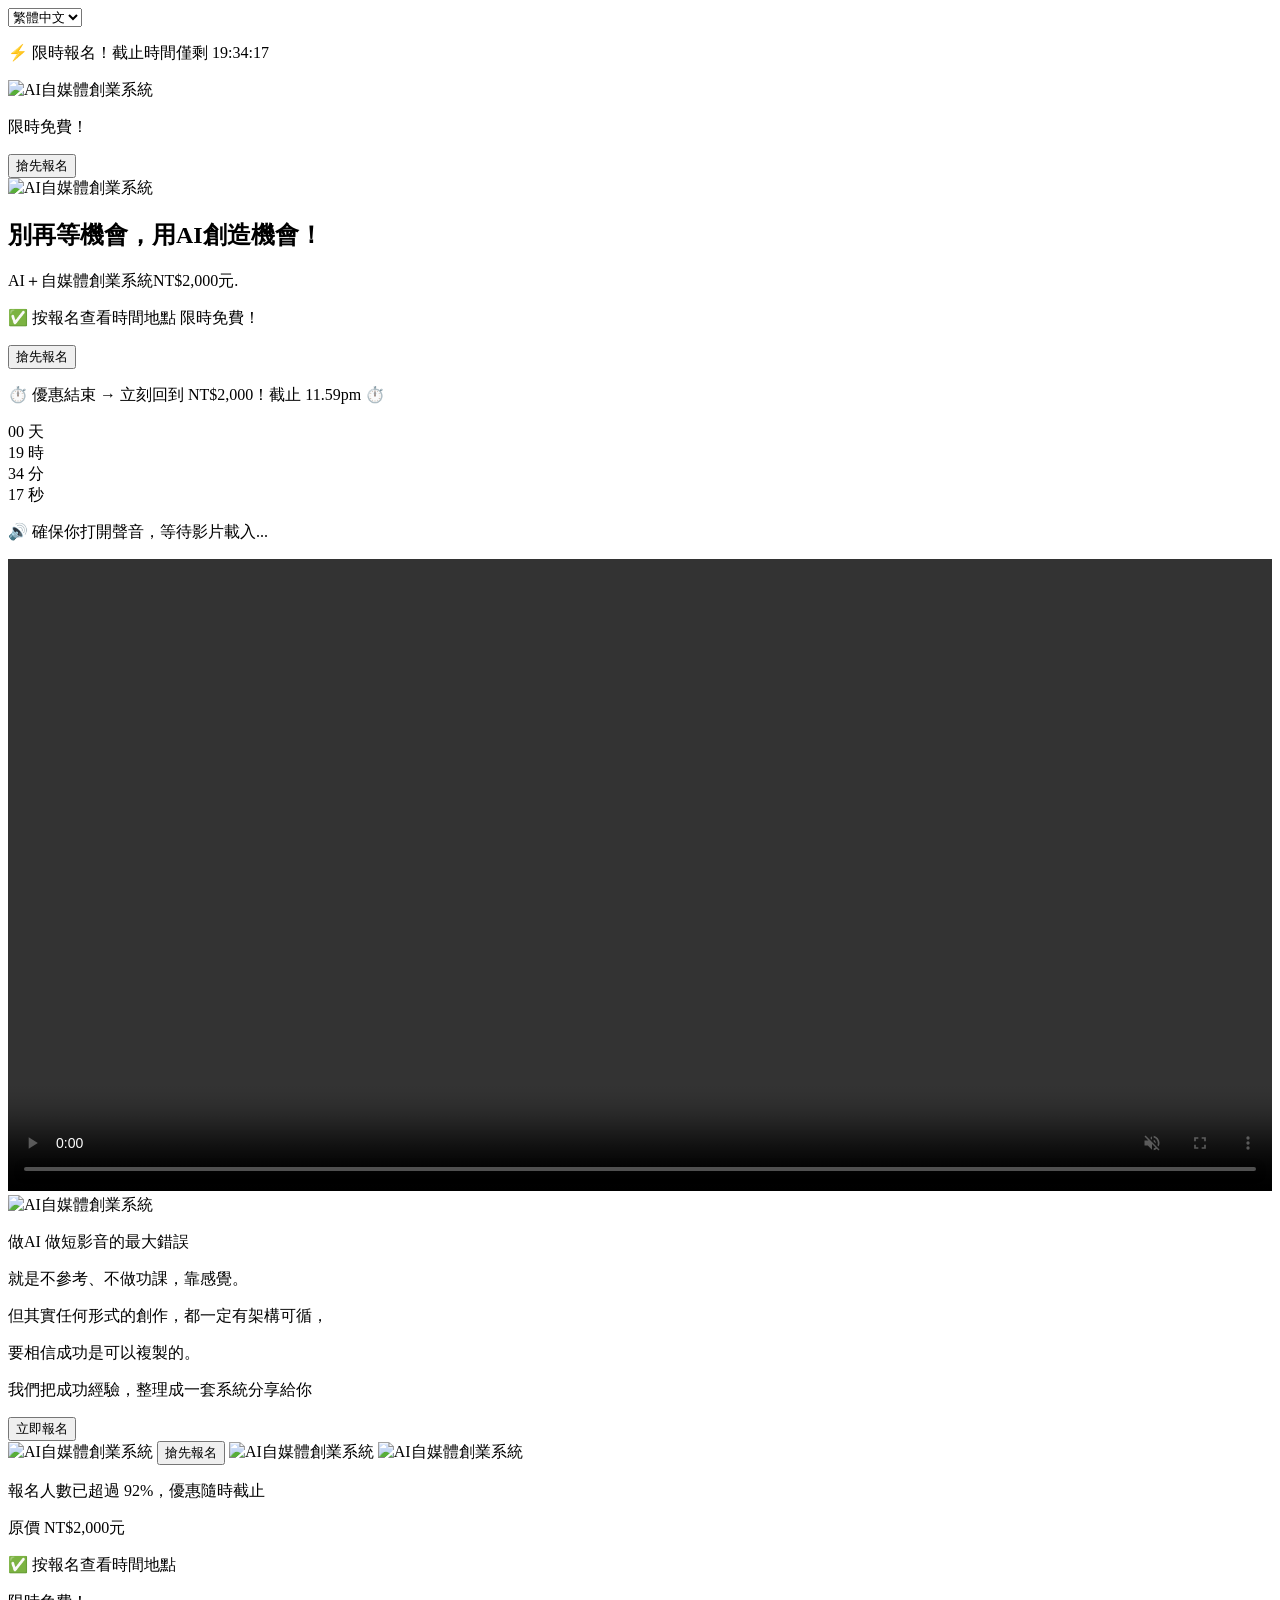
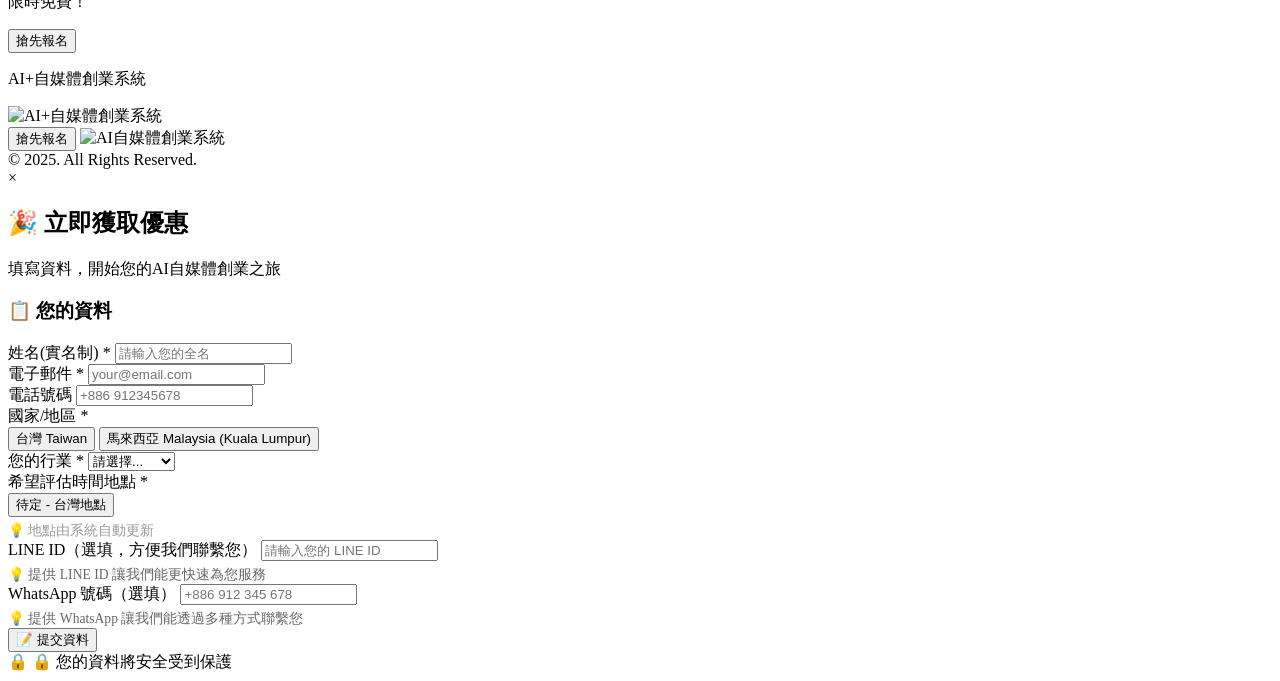
==== index.html @ 66535f76 "Point social share URLs at the Netlify site and add Netlify packaging. Co-authored-by: Cursor <curso" ====
<!DOCTYPE html>
<html lang="zh-TW">
<head>
    <meta charset="UTF-8">
    <meta name="viewport" content="width=device-width, initial-scale=1.0">
    <title>AI+自媒體創業系統 - 打造個人賺錢機器</title>
    
    <!-- Open Graph / 社交媒體分享預覽 - LINE專用優化 -->
    <meta property="og:type" content="website">
    <meta property="og:title" content="AI+自媒體創業系統 - 打造個人賺錢機器">
    <meta property="og:description" content="限時優惠！AI+自媒體創業系統，前100名無需付費，原價NT$2000元，現在報名免費！">
    <meta property="og:url" content="https://lambent-pothos-ddb830.netlify.app/">
    <meta property="og:image" content="https://lambent-pothos-ddb830.netlify.app/data/top.png?v=20260818">
    <meta property="og:image:secure_url" content="https://lambent-pothos-ddb830.netlify.app/data/top.png?v=20260818">
    <meta property="og:image:type" content="image/png">
    <meta property="og:image:width" content="1200">
    <meta property="og:image:height" content="630">
    <meta property="og:image:alt" content="AI+自媒體創業系統">
    
    <!-- LINE專用優化 -->
    <meta name="line:card" content="summary_large_image">
    <meta name="line:title" content="AI+自媒體創業系統 - 打造個人賺錢機器">
    <meta name="line:description" content="限時優惠！AI+自媒體創業系統，前100名無需付費，原價NT$2000元，現在報名免費！">
    <meta name="line:image" content="https://lambent-pothos-ddb830.netlify.app/data/top.png?v=20260818">
    
    <!-- Twitter Card -->
    <meta name="twitter:card" content="summary_large_image">
    <meta name="twitter:title" content="AI+自媒體創業系統 - 打造個人賺錢機器">
    <meta name="twitter:description" content="限時優惠！AI+自媒體創業系統，前100名無需付費，原價NT$2000元，現在報名免費！">
    <meta name="twitter:image" content="https://lambent-pothos-ddb830.netlify.app/data/top.png?v=20260818">
    
    <!-- Canonical URL -->
    <link rel="canonical" href="https://lambent-pothos-ddb830.netlify.app/">
    
    <!-- Additional meta tags for better social media recognition -->
    <meta name="description" content="限時優惠！AI+自媒體創業系統，前100名無需付費，原價NT$2000元，現在報名免費！">
    <meta name="keywords" content="AI,自媒體,創業,賺錢,線上課程,限時優惠">
    
    <link rel="stylesheet" href="styles.css">
    
    <!-- 预加载关键资源 -->
    <link rel="preload" href="styles.css" as="style">
    <link rel="preload" href="translations.js" as="script">
    <link rel="preload" href="script.js" as="script">
    
    <!-- DNS 预解析 -->
    <link rel="dns-prefetch" href="https://script.google.com">
    <link rel="dns-prefetch" href="https://cdn.sheetjs.com">
    
    <!-- SheetJS 用於生成 Excel -->
    <script src="https://cdn.sheetjs.com/xlsx-0.20.1/package/dist/xlsx.full.min.js" defer></script>
</head>
<body>
    <!-- 页面加载进度条 -->
    <div id="loading-bar"></div>
    
    <!-- 語言切換器 -->
    <div class="language-switcher">
        <select id="language-select" onchange="setLanguage(this.value)">
            <option value="zh-TW">繁體中文</option>
            <option value="zh-CN">简体中文</option>
            <option value="en">English</option>
        </select>
    </div>

    <!-- 顶部优惠倒计时横幅 -->
    <div class="top-banner">
        <div class="container">
            <p><span data-i18n="countdown-banner-text">⚡ 限時報名！截止時間僅剩</span> <span id="countdown-banner">15:00:00</span></p>
        </div>
    </div>

    

    <!-- 顶部主视觉图 -->
    <div class="hero-image-section">
        <div class="hero-image-wrapper">
            <div class="hero-image-frame">
                <img src="data/top.png" alt="AI自媒體創業系統" class="hero-top-image" loading="lazy" width="1200" height="630">
                <div class="hero-top-cta-group">
                    <p class="current-price hero-top-price"><span class="highlight" data-i18n="highlight">限時免費</span>！</p>
                    <button class="cta-button pulse hero-top-cta" data-i18n="cta-button">搶先報名</button>
                </div>
            </div>
        </div>
    </div>

    <div class="hero-image-section">
        <div class="hero-image-wrapper">
            <img src="data/top2.jpg" alt="AI自媒體創業系統" class="hero-top-image" loading="lazy" width="1200" height="630">
        </div>
    </div>
    <!-- 短影音重點內容 
    <section class="short-video-note">
        <div class="container">
            <div class="note-layout">
                <div class="note-content">
                    <h2>短影音有兩件事情不要做</h2>
                    <div class="note-item">
                        <p class="note-title">第一.「不要拼質量」</p>
                        <p>一樣是超市話題，全聯最高觀看是 100 多萬；CitySuper 最高就是 5 萬。</p>
                        <p>有些話題，天生是有流量上限的。你再怎麼努力，都很難打破這個上限。</p>
                    </div>
                    <div class="note-item">
                        <p class="note-title">第二.「不要講乾貨」</p>
                        <p>短影音的本質是娛樂場。大家什麼時候滑手機？枕上、廁上、馬上，全是想放鬆的時候。</p>
                        <p>手機就像一個夜市，觀眾就是逛夜市的人。</p>
                        <p>你在影片上面講乾貨、講專業，就像在夜市裡面賣高級法國料理一樣，沒流量不用怪別人。</p>
                        <p>不是你的東西不好，是場景不對。你的專業，永遠只能吸引同行。</p>
                        <p>我就問你，你辛苦拍片，是為了增加客戶，還是吸引同行？</p>
                    </div>
                    <div class="note-cta">
                        <p class="note-title">歡迎來聽我的 2 小時「AI自媒體創業系統」體驗課</p>
                        <p>在體驗課，我還會分享：</p>
                        <p class="note-bullet">- 真實分析我的成功案例，讓你了解網路陌生開發操盤邏輯。</p>
                    </div>
                    <div class="note-action">
                        <button class="cta-button note-action-btn" onclick="openModal()">立即報名</button>
                    </div>
                </div>
            </div>
        </div>
    </section>

    <!-- Hero Section -->
    <section class="hero-section">
        <div class="container">
            <!--<div class="media-logos">
                <p>Windows | macOS | Android | iOS / iPadOS| Virtual | AWS | IBM | Google | Microsoft | Apple | Amazon | Facebook | Twitter | Instagram | LinkedIn | YouTube | TikTok | </p>
            </div>-->
            
            <h1 class="main-headline" data-i18n="main-headline">
                別再等機會，用AI創造機會！
            </h1>
            
            <div class="offer-box">
                
                <div class="pricing">
                    <p class="original-price"><span data-i18n="original-price">AI＋自媒體創業系統</span><span class="strikethrough">NT$2,000元.</span></p>
                    <p class="current-price"><span data-i18n="current-price">✅ 立即了解</span> <span class="highlight" data-i18n="highlight">限時免費</span>！</p>
                </div>
                
                <button class="cta-button pulse" data-i18n="cta-button">搶先報名</button>
                
                <p class="urgency-text" data-i18n="urgency-text">⏱️ 優惠結束 → 立刻回到 NT$2,000！截止 11.59pm ⏱️</p>
            </div>

            <!-- 倒计时器 -->
            <div class="countdown-timer">
                <div class="timer-item">
                    <span class="timer-value" id="days">00</span>
                    <span class="timer-label" data-i18n="timer-days">天</span>
                </div>
                <div class="timer-item">
                    <span class="timer-value" id="hours">00</span>
                    <span class="timer-label" data-i18n="timer-hours">時</span>
                </div>
                <div class="timer-item">
                    <span class="timer-value" id="minutes">00</span>
                    <span class="timer-label" data-i18n="timer-minutes">分</span>
                </div>
                <div class="timer-item">
                    <span class="timer-value" id="seconds">00</span>
                    <span class="timer-label" data-i18n="timer-seconds">秒</span>
                </div>
            </div>
        </div>
    </section>

    <!-- 视频演示区 -->
    <section class="video-section">
        <div class="container">
            <p class="video-instruction" data-i18n="video-instruction">🔊 確保你打開聲音，等待影片載入...</p>
            <div class="video-wrapper">
                <video id="mainVideo" width="100%" height="100%" controls controlsList="nodownload" autoplay muted loop playsinline style="border: none;">
                    <source src="data/IG6.mp4" type="video/mp4">
                    您的瀏覽器不支援影片播放。
                </video>
            </div>
            <img src="data/top3.jpg" alt="AI自媒體創業系統" class="video-below-image" loading="lazy" width="1200" height="630">
        </div>
    </section>

    <section class="short-video-note">
        <div class="container">
            <div class="note-layout">
                <div class="note-content">
                    <div class="note-item">
                        <p class="note-title">做AI 做短影音的最大錯誤</p>
                        <p>就是不參考、不做功課，靠感覺。</p>
                        <p>但其實任何形式的創作，都一定有架構可循，</p>
                        <p>要相信成功是可以複製的。</p> 
                        <p>我們把成功經驗，整理成一套系統分享給你 </p>
                    </div>
                    <div class="note-action">
                        <button class="cta-button note-action-btn" onclick="openModal()">立即報名</button>
                    </div>
                </div>
            </div>
        </div>
    </section>
   

    <!-- 目标受众区 
    <section class="target-audience">
        <div class="container">
            <h2 class="section-title" data-i18n="target-audience-title">誰適合與需要？</h2>
            <div class="audience-grid">
                <div class="audience-card">
                    <h3 data-i18n="audience-1-title">做預約服務的你</h3>
                    <p data-i18n="audience-1-subtitle">顧問 / 諮詢師 / 美容 / 教育 / 交易導師</p>
                    <p data-i18n="audience-1-text">
                        🌍 在這個AI時代，你不需要等待別人給你機會。
                        現在，人人都能用AI打造個人品牌、開啟第二收入，
                        即使沒有技術、沒有團隊，也能靠AI+自媒體創造被動收入！</p>
                </div>
                <div class="audience-card">
                    <h3 data-i18n="audience-2-title">做招商加盟的你</h3>
                    <p data-i18n="audience-2-subtitle">保險團隊 / 微商 / 餐飲招商</p>
                    <p data-i18n="audience-2-text">🌍 我們幫助你建立一套完整的「AI × 自媒體創業系統」——
                        從AI工具應用、內容行銷、品牌打造，到獲利變現，
                        一步步帶你從0開始，找到你的人生新方向。</p>
                </div>
                <div class="audience-card">
                    <h3 data-i18n="audience-3-title">每天上班打卡的你</h3>
                       <p data-i18n="audience-3-subtitle">行政 / 會計 / 助理 / 客服 / 行銷 / 內勤業務 / 社群小編</p>
                    <p data-i18n="audience-3-text">🌍 無論你是媽媽、上班族、自由工作者、或剛起步的創業者，
                        只要你願意學習、願意改變，
                        這套系統就能讓你用AI放大你的能力，
                        讓世界看見你、聽見你、並願意為你的價值付費。</p>
                </div>
                <div class="audience-card">
                    <h3 data-i18n="audience-4-title">做網路新媒體的你</h3>
                    <p data-i18n="audience-4-subtitle">自由業者 / 網路服務 / 個人教練 / 課程銷售 / 網紅 / 自媒體</p>
                    <p data-i18n="audience-4-text">🌍 你不是沒能力，只是缺少一個能讓努力變現的系統，
                        才華一直都在，只需要一個方法，讓它變成收入。
                        你不是沒機會，只是還沒用對工具與方向。</p>
                </div>
            </div>
        </div>
    </section>

    <section class="short-video-note">
        <div class="container">
            <div class="note-layout">
                <div class="note-content">
                    <div class="note-item">
                        <p class="note-title">上變現課的同學，主要有</p>
                        <p>1. 中小企業主：電商、傳產、餐飲</p>
                        <p>2. 個人工作者：講師、專家、美業、身心靈</p>
                        <p>3. 業務人員：保險、理專、房仲、汽車、直銷</p> 
                        <p>共通點是都需要流量，才有業績。</p>
                        <p>以前找新客，可以下廣告；但廣告是競價機制，只會越來越貴，有發現嗎？</p>
                        <p>所以你一定要來AI自媒體創業系統。</p>
                        <p>穩定高收入的實際操盤分享，等你來學。</p>
                    </div>
                    <div class="note-action">
                        <button class="cta-button note-action-btn" onclick="openModal()">立即報名</button>
                    </div>
                </div>
            </div>
        </div>
    </section>
-->
    <img src="data/top4.jpg" alt="AI自媒體創業系統" class="video-below-image" loading="lazy" width="1200" height="630">
    <button class="top5-cta" onclick="openModal()" aria-label="搶先報名">搶先報名</button>
    <img src="data/top6.png" alt="AI自媒體創業系統" class="video-below-image" loading="lazy" width="1200" height="630">
    <img src="data/top7.jpg" alt="AI自媒體創業系統" class="video-below-image" loading="lazy" width="1200" height="630">
    
    
    

    <!-- 系统演示案例 
    <section class="demo-cases">
        <div class="container">
            <div class="cases-grid">
                <div class="case-card">
                    <img src="data/1.png" alt="諮詢師案例" style="width: 100%; border-radius: 8px; margin-bottom: 15px;" loading="lazy">
                    <h3>諮詢師</h3>
                    <p>發了2篇內容就有人預約諮詢課程</p>
                </div>
                <div class="case-card">
                    <img src="data/2.png" alt="保險&招商案例" style="width: 100%; border-radius: 8px; margin-bottom: 15px;" loading="lazy">
                    <h3>保險&招商</h3>
                    <p>說明會前一天滿席，不再靠廣告</p>
                </div>
                <div class="case-card">
                    <img src="data/3.png" alt="自由工作者案例" style="width: 100%; border-radius: 8px; margin-bottom: 15px;" loading="lazy">
                    <h3>自由工作者</h3>
                    <p>剛睡醒，手機跳出客戶詢問：有人要服務</p>
                </div>
                <div class="case-card">
                    <img src="data/4.png" alt="教育顧問案例" style="width: 100%; border-radius: 8px; margin-bottom: 15px;" loading="lazy">
                    <h3>教育顧問</h3>
                    <p>使用一周後，十幾個家長帶孩子來上體驗課</p>
                </div>
            </div>
        </div>
    </section>
    -->
    <!-- CTA中间区 -->
    <section class="mid-cta">
        <div class="container">
            <p class="urgency-badge" data-i18n="urgency-badge">報名人數已超過 92%，優惠隨時截止</p>
            <div class="pricing">
                <p class="original-price"> <span class="strikethrough" data-i18n="mid-cta-original">原價 NT$2,000元</span></p>
                <p class="current-price" data-i18n="current-price">✅ 按報名查看時間地點</p>
                <p class="current-price"><span class="highlight" data-i18n="highlight">限時免費</span>！</p>
            </div>
            <button class="cta-button pulse" data-i18n="cta-button">搶先報名</button>
            <p class="package-info" data-i18n="package-info">AI+自媒體創業系統</p>
        </div>
    </section>

   

    <section class="hero-image-section">
        <div class="hero-image-wrapper">
            <img src="data/AIMakeMoney.png" alt="AI+自媒體創業系統" class="hero-main-image" loading="lazy" width="1200" height="630">
        </div>
    </section>
    <button class="top5-cta" onclick="openModal()" aria-label="搶先報名">搶先報名</button>

    <!-- 包含内容 
    <section class="whats-included">
        <div class="container">
            <h2 class="section-title">你將獲得什麼？</h2>
            <div class="included-grid">
                <div class="included-item">
                    <div class="item-number">1</div>
                    <h3>MIGRITY會員專區（客服協助）</h3>
                    <p>隨時登入系統、邊學邊做，不會可以詢問</p>
                </div>
                <div class="included-item">
                    <div class="item-number">2</div>
                    <h3>26堂實戰教學課程</h3>
                    <p>一步步從0打造你的「自動引流 → 自動預約」系統</p>
                </div>
                <div class="included-item">
                    <div class="item-number">3</div>
                    <h3>12大行業內容爆款範本</h3>
                    <p>一鍵生成吸引客戶上門的內容</p>
                </div>
                <div class="included-item">
                    <div class="item-number">4</div>
                    <h3>自動轉化系統：自動預約 & 報名</h3>
                    <p>無需寫程式碼，即可建立自動諮詢預約/招商報名系統</p>
                </div>
                <div class="included-item">
                    <div class="item-number">5</div>
                    <h3>Live課《一人公司賺錢機器》</h3>
                    <p>學會將流量變收入，打造真正「引流 + 成交」商業閉環</p>
                </div>
            </div>
        </div>
    </section>
--> 
    <!-- 订单摘要/定价 
    <section class="order-summary">
        <div class="container">
            <div class="order-box">
                <h2>訂單摘要</h2>
                <h3>AI自動引客系統+課程</h3>
                <p class="subtitle">直接給你範本 + 搭好系統</p>
                
                <div class="price-breakdown">
                    <div class="price-row">
                        <span>系統優惠即將結束，回到原價！</span>
                    </div>
                    <div class="price-display">
                        <span class="old-price">NT$6,927</span>
                        <span class="discount">-75%</span>
                        <span class="new-price">NT$1,727</span>
                    </div>
                    <div class="guarantee">
                        <p>✅ 7天學不會退包</p>
                    </div>
                </div>

                <div class="whats-included-summary">
                    <h4>內容包含：</h4>
                    <ul>
                        <li>✓ MIGRITY學習會員專區</li>
                        <li>✓ 26堂實戰教學課程</li>
                        <li>✓ 12大行業內容爆款範本</li>
                        <li>✓ 自動轉化系統：自動預約 & 報名</li>
                        <li>✓ Live課：4小時《一人公司賺錢機器》</li>
                    </ul>
                </div>

                <button class="cta-button large pulse">立即開始</button>
            </div>
        </div>
    </section>
--> 
    <!-- FAQ区域 -->
    <img src="data/top8.jpg" alt="AI自媒體創業系統" class="video-below-image" loading="lazy" width="1200" height="630">
    

    <!-- Footer -->
    <footer class="footer">
        <div class="container">
            <p class="copyright" style="margin: 0;" data-i18n="copyright">© 2025. All Rights Reserved.</p>
        </div>
    </footer>

    <!-- 订单表单模态框 -->
    <div id="orderModal" class="modal">
        <div class="modal-content">
            <span class="close-modal">&times;</span>
            <div class="modal-header">
                <h2 data-i18n="modal-title">🎉 立即獲取優惠</h2>
                <p class="modal-subtitle" data-i18n="modal-subtitle">填寫資料，開始您的AI自媒體創業之旅</p>
            </div>
            
            <div class="order-form-wrapper">
                <!-- 左侧：订单摘要 -->
                <!--<div class="order-summary-sidebar">
                    <h3>訂單摘要</h3>
                    <div class="product-info">
                        <h4>AI自動引客系統+課程</h4>
                        <p>直接給你範本 + 搭好系統</p>
                    </div>
                    
                    <div class="price-info">
                        <div class="price-row">
                            <span>原價</span>
                            <span class="old-price-text">NT$6,927</span>
                        </div>
                        <div class="price-row discount-row">
                            <span>限時優惠 (-75%)</span>
                            <span class="discount-text">-NT$5,200</span>
                        </div>
                        <hr>
                        <div class="price-row total-row">
                            <span>今日特價</span>
                            <span class="new-price-text">NT$1,727</span>
                        </div>
                    </div>
                    
                    <div class="included-items">
                        <h4>✓ 內容包含：</h4>
                        <ul>
                            <li>MIGRITY學習會員專區</li>
                            <li>26堂實戰教學課程</li>
                            <li>12大行業內容爆款範本</li>
                            <li>自動轉化系統：自動預約 & 報名</li>
                            <li>Live課：4小時《一人公司賺錢機器》</li>
                        </ul>
                    </div>
                    
                    <div class="guarantee-badge">
                        <span class="badge-icon">✅</span>
                        <span>7天學不會退包</span>
                    </div>
                </div>-->
                
                <!-- 右侧：表单 -->
                <div class="order-form-main">
                    <form id="orderForm" class="order-form" method="POST">
                        
                        <div class="form-section">
                            <h3 data-i18n="form-section-title">📋 您的資料</h3>
                            
                            <div class="form-group">
                                <label for="fullName"><span data-i18n="form-name">姓名(實名制)</span> <span class="required">*</span></label>
                                <input type="text" id="fullName" name="姓名" required data-i18n="form-name-placeholder" placeholder="請輸入您的全名">
                            </div>
                            
                            <div class="form-row">
                                <div class="form-group">
                                    <label for="email"><span data-i18n="form-email">電子郵件</span> <span class="required">*</span></label>
                                    <input type="email" id="email" name="電子郵件" required data-i18n="form-email-placeholder" placeholder="your@email.com">
                                </div>
                                
                                <div class="form-group">
                                    <label for="phone"><span data-i18n="form-phone">電話號碼</span> <span class="required"></span></label>
                                    <input type="tel" id="phone" name="電話號碼" data-i18n="form-phone-placeholder" placeholder="+886 912345678">
                                </div>
                            </div>
                            
                            <div class="form-group">
                                <label id="country-label"><span data-i18n="form-country">國家/地區</span> <span class="required">*</span></label>
                                <input type="hidden" id="country" name="國家地區" value="台灣 Taiwan" data-code="TW" required>
                                <div class="option-cards option-cards--country" id="countryCards" role="radiogroup" aria-labelledby="country-label">
                                    <button type="button" class="option-card selected" data-value="TW" data-i18n="form-country-tw" aria-pressed="true">台灣 Taiwan</button>
                                    <button type="button" class="option-card" data-value="MY" data-i18n="form-country-my">馬來西亞 Malaysia (Kuala Lumpur)</button>
                                </div>
                            </div>
                            
                            <div class="form-group form-field-hidden" aria-hidden="true">
                                <label for="industry"><span data-i18n="form-industry">您的行業</span> <span class="required">*</span></label>
                                <select id="industry" name="行業">
                                    <option value="" data-i18n="form-industry-placeholder">請選擇...</option>
                                    <option value="spiritual" data-i18n="form-industry-spiritual">身心靈導師</option>
                                    <option value="beauty" data-i18n="form-industry-beauty">美容 / 美髮</option>
                                    <option value="education" data-i18n="form-industry-education">教育 / 培訓</option>
                                    <option value="insurance" data-i18n="form-industry-insurance">保險 / 金融</option>
                                    <option value="realestate" data-i18n="form-industry-realestate">房地產</option>
                                    <option value="consultant" data-i18n="form-industry-consultant">諮詢顧問</option>
                                    <option value="freelancer" data-i18n="form-industry-freelancer">自由工作者</option>
                                    <option value="coach" data-i18n="form-industry-coach">個人教練</option>
                                    <option value="ecommerce" data-i18n="form-industry-ecommerce">電商 / 微商</option>
                                    <option value="other" data-i18n="form-industry-other">其他</option>
                                </select>
                            </div>
                            
                            <div class="form-group">
                                <label id="region-label"><span data-i18n="form-region">希望評估時間地點</span> <span class="required">*</span></label>
                                <input type="hidden" id="region" name="評估地區" required>
                                <div class="option-cards option-cards--region" id="regionCards" role="radiogroup" aria-labelledby="region-label">
                                    <p class="option-cards-placeholder" data-i18n="form-region-loading">載入中...</p>
                                </div>
                                <small style="color: #999; font-size: 0.85rem; margin-top: 5px; display: block;" data-i18n="form-region-hint">
                                    💡 地點由系統自動更新
                                </small>
                            </div>
                            
                            <div class="form-group">
                                <label for="lineId" data-i18n="form-line">LINE ID（選填，方便我們聯繫您）</label>
                                <input type="text" id="lineId" name="LINE_ID" data-i18n="form-line-placeholder" placeholder="請輸入您的 LINE ID">
                                <small style="color: #666; font-size: 0.85rem; margin-top: 5px; display: block;" data-i18n="form-line-hint">💡 提供 LINE ID 讓我們能更快速為您服務</small>
                            </div>
                            
                            <div class="form-group form-field-hidden" aria-hidden="true">
                                <label for="whatsapp" data-i18n="form-whatsapp">WhatsApp 號碼（選填）</label>
                                <input type="tel" id="whatsapp" name="WhatsApp號碼" data-i18n="form-whatsapp-placeholder" placeholder="+886 912 345 678">
                                <small style="color: #666; font-size: 0.85rem; margin-top: 5px; display: block;" data-i18n="form-whatsapp-hint">💡 提供 WhatsApp 讓我們能透過多種方式聯繫您</small>
                            </div>
                        </div>
                        <!--
                        <div class="form-section">
                            <label class="checkbox-label">
                                <input type="checkbox" id="termsCheckbox" name="terms" required>
                                <span>我同意 <a href="#" target="_blank">服務條款</a> 和 <a href="#" target="_blank">隱私政策</a></span>
                            </label>
                            
                        </div> -->
                        
                        <!-- 提交按鈕 -->
                        <div class="form-buttons">
                            <button type="submit" id="submitBtn" class="submit-info-btn">
                                <span data-i18n="form-submit">📝 提交資料</span>
                            </button>
                        </div>
                        
                        <div class="secure-notice">
                            <span>🔒</span>
                            <span data-i18n="form-secure">您的資料將安全受到保護</span>
                        </div>
                        <!--
                        <div class="view-data-link">
                            <a href="records.html" target="_blank">📊 查看已儲存的資料</a>
                        </div> -->
                    </form>
                </div>
            </div>
        </div>
    </div>

    <script src="translations.js?v=2024112202" defer></script>
    <script src="script.js?v=20260818" defer></script>
</body>
</html>
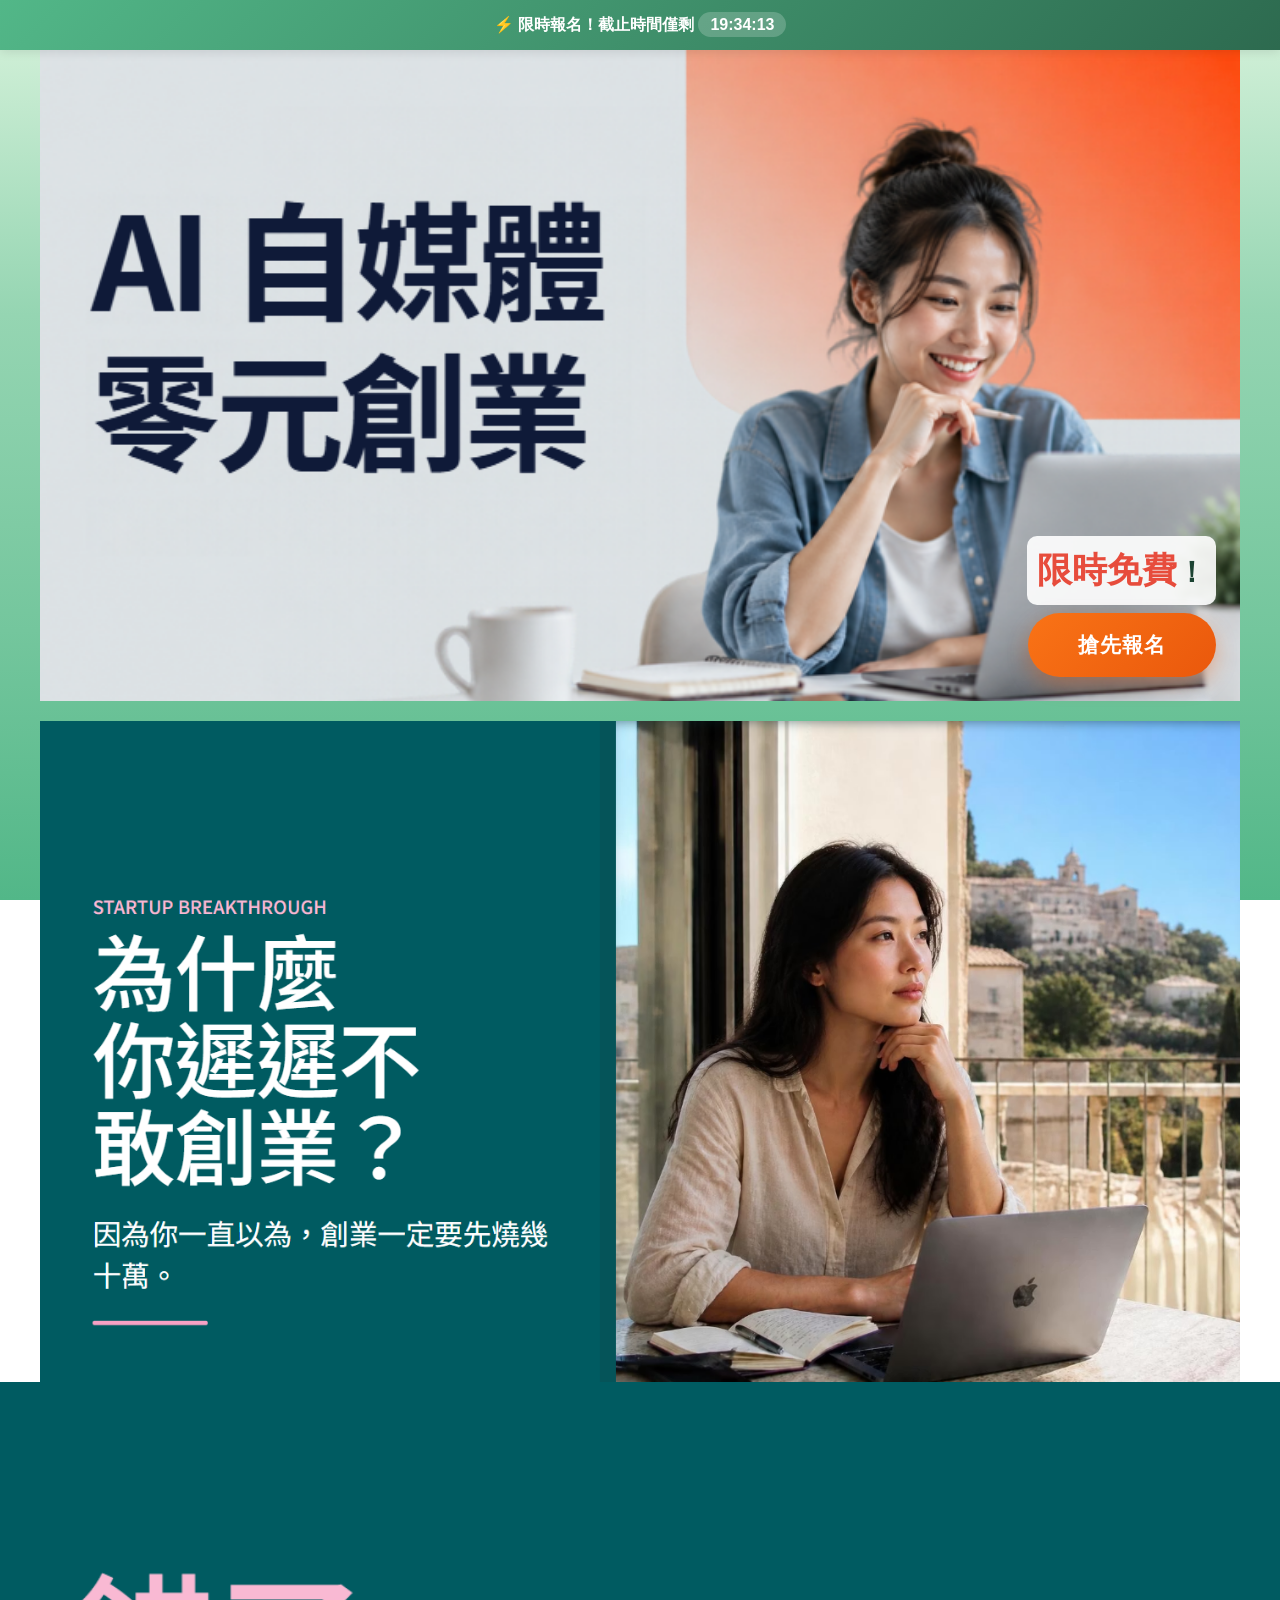
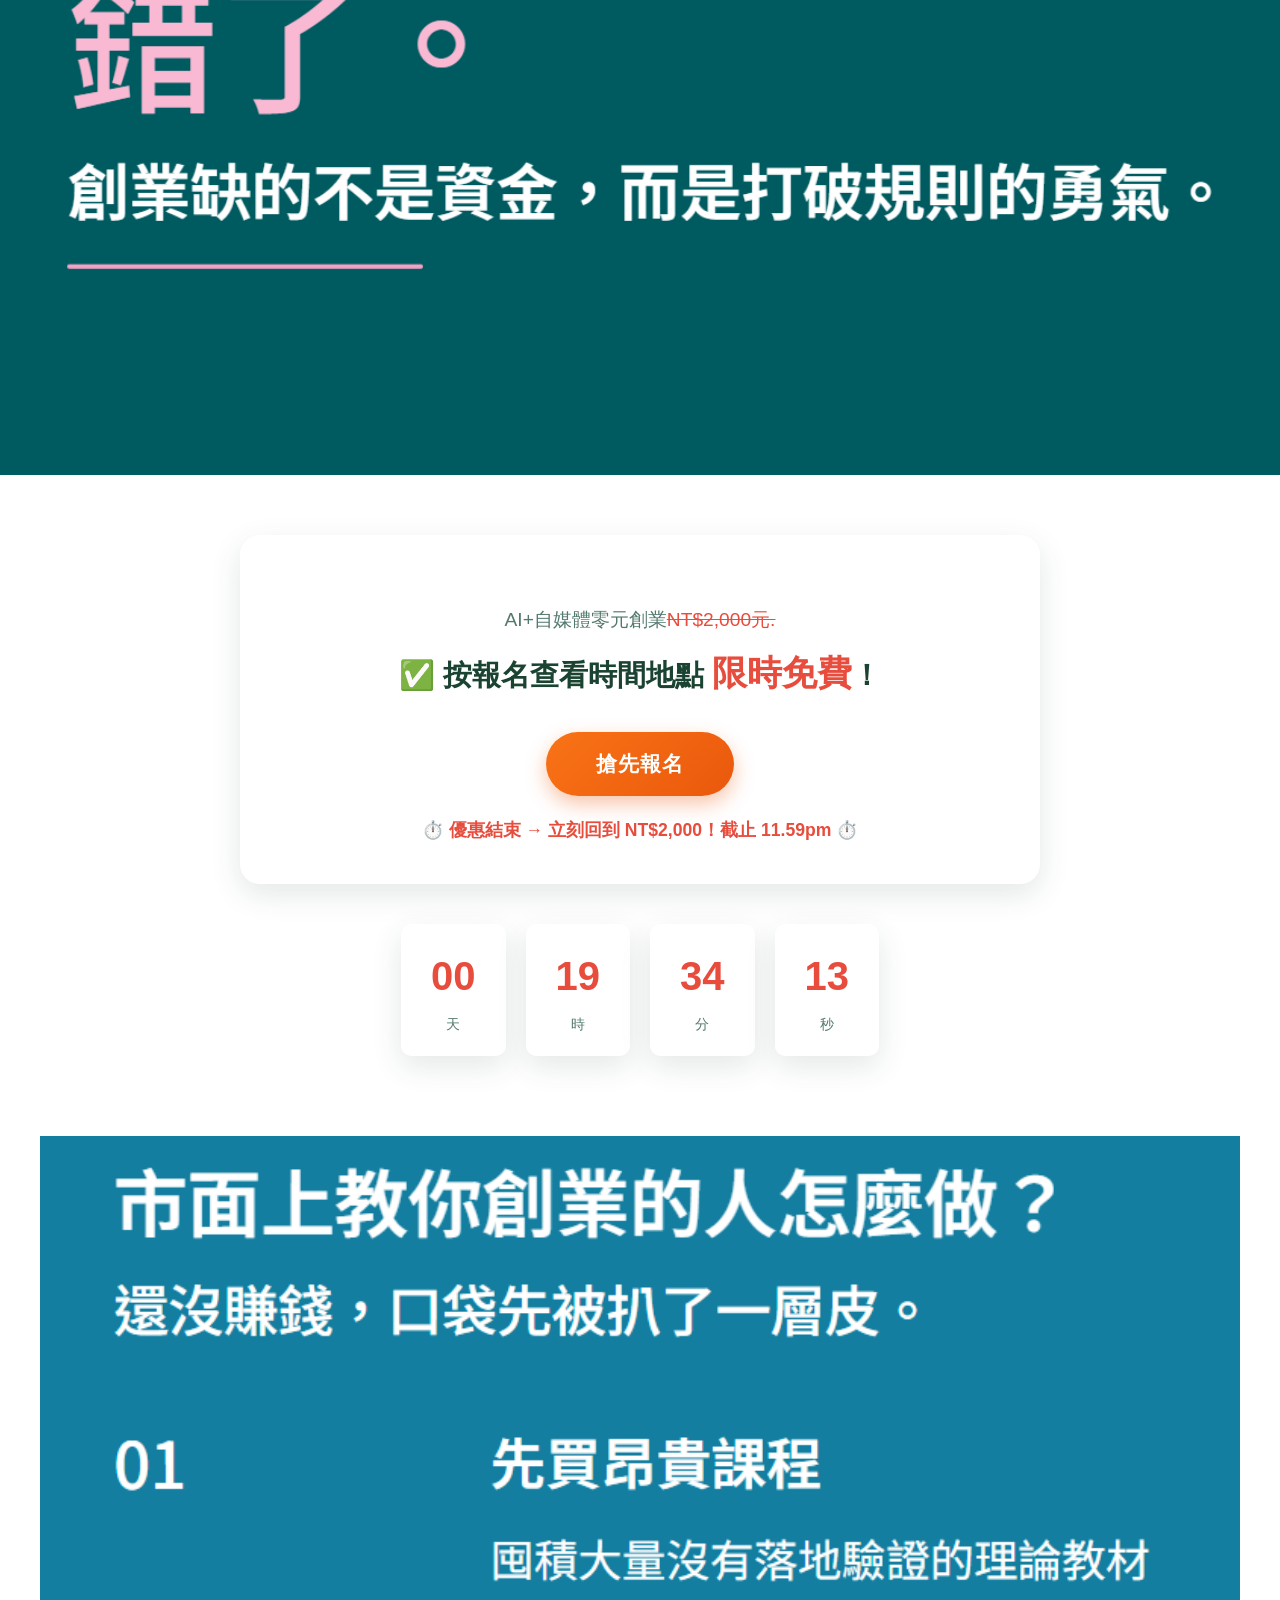
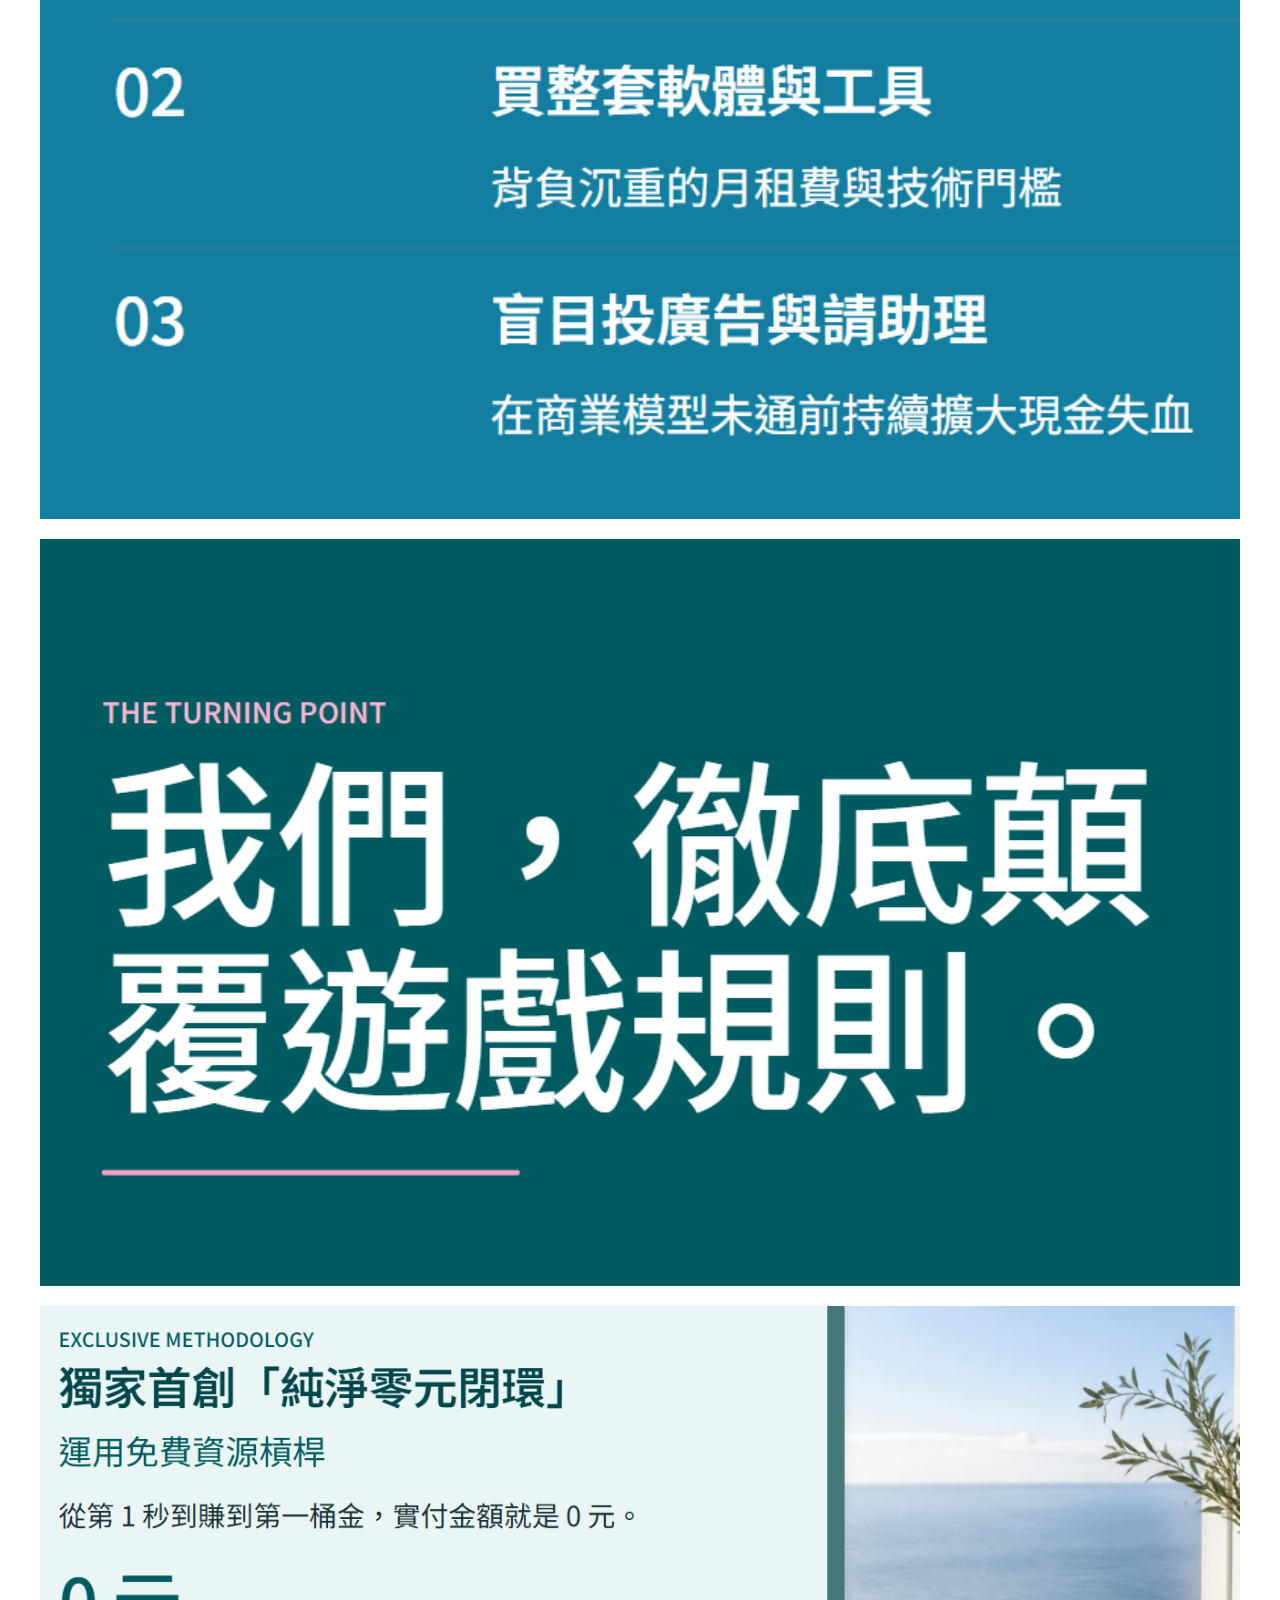
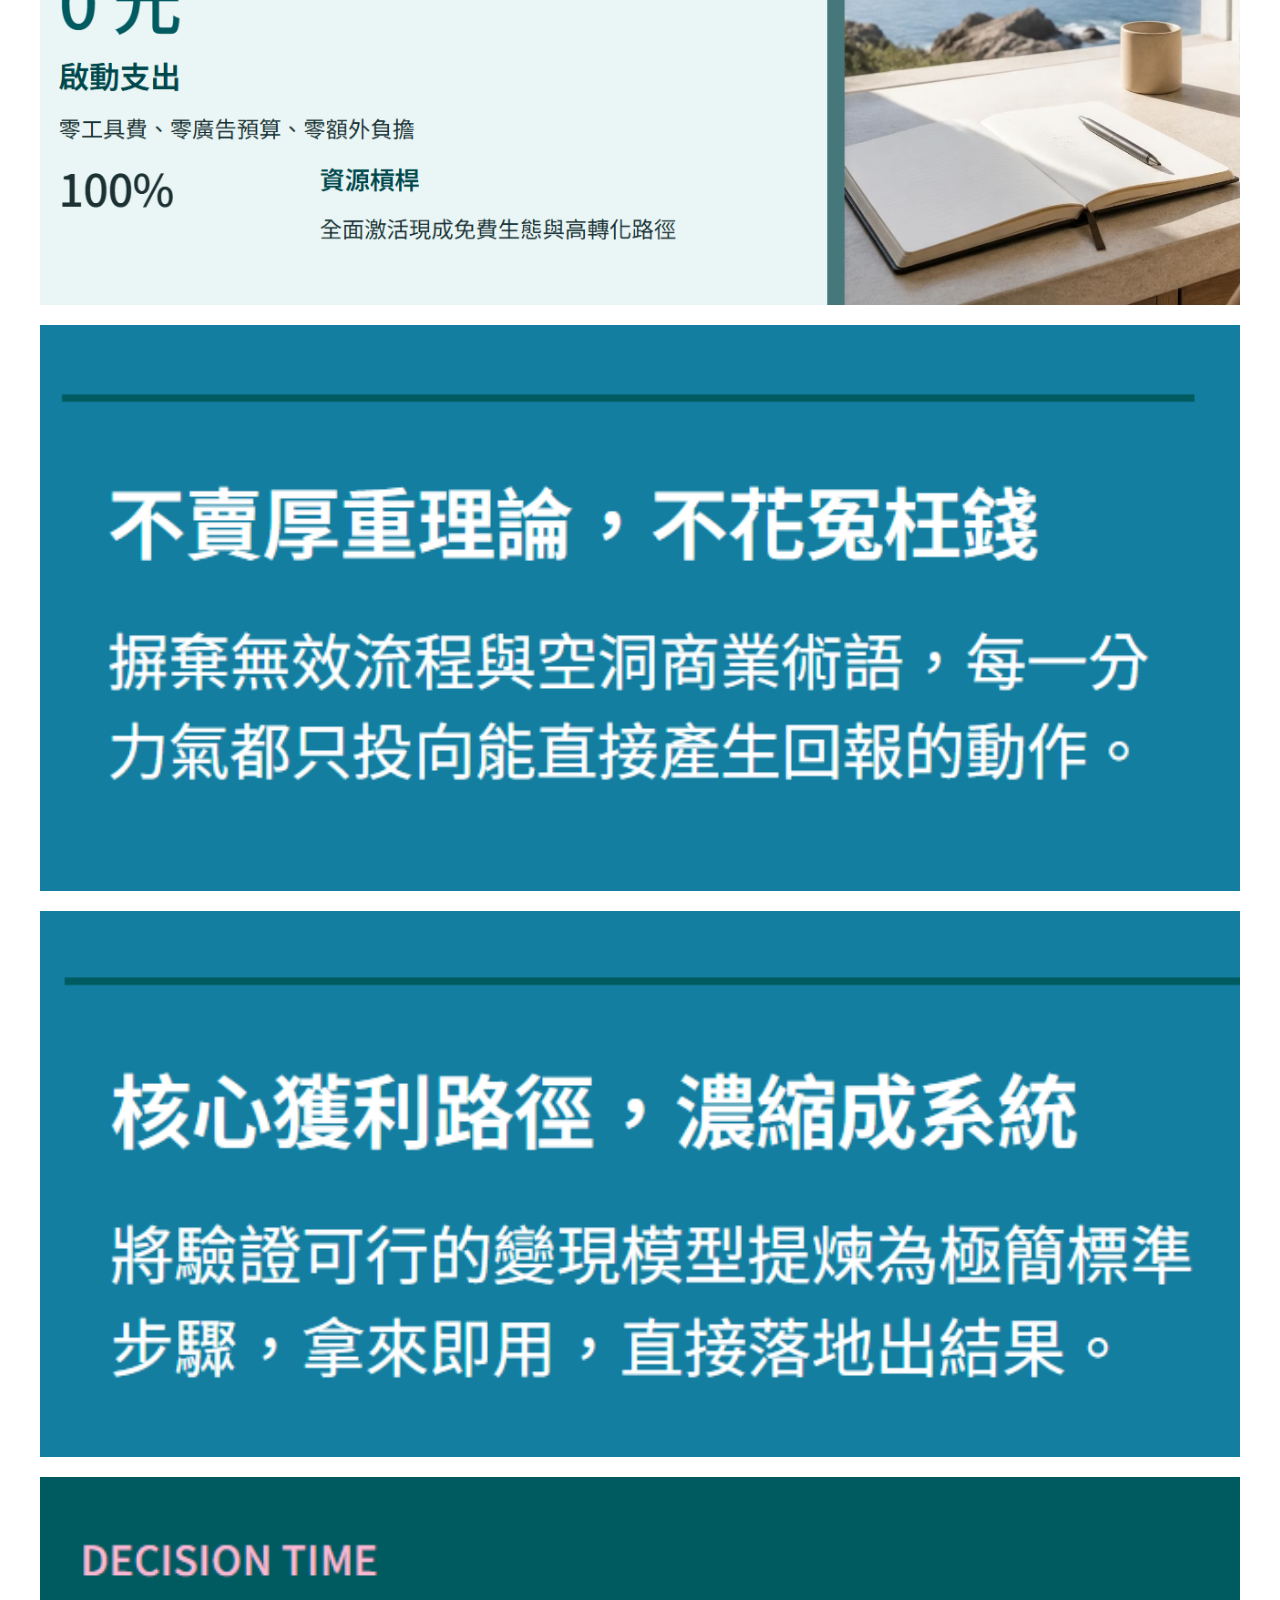
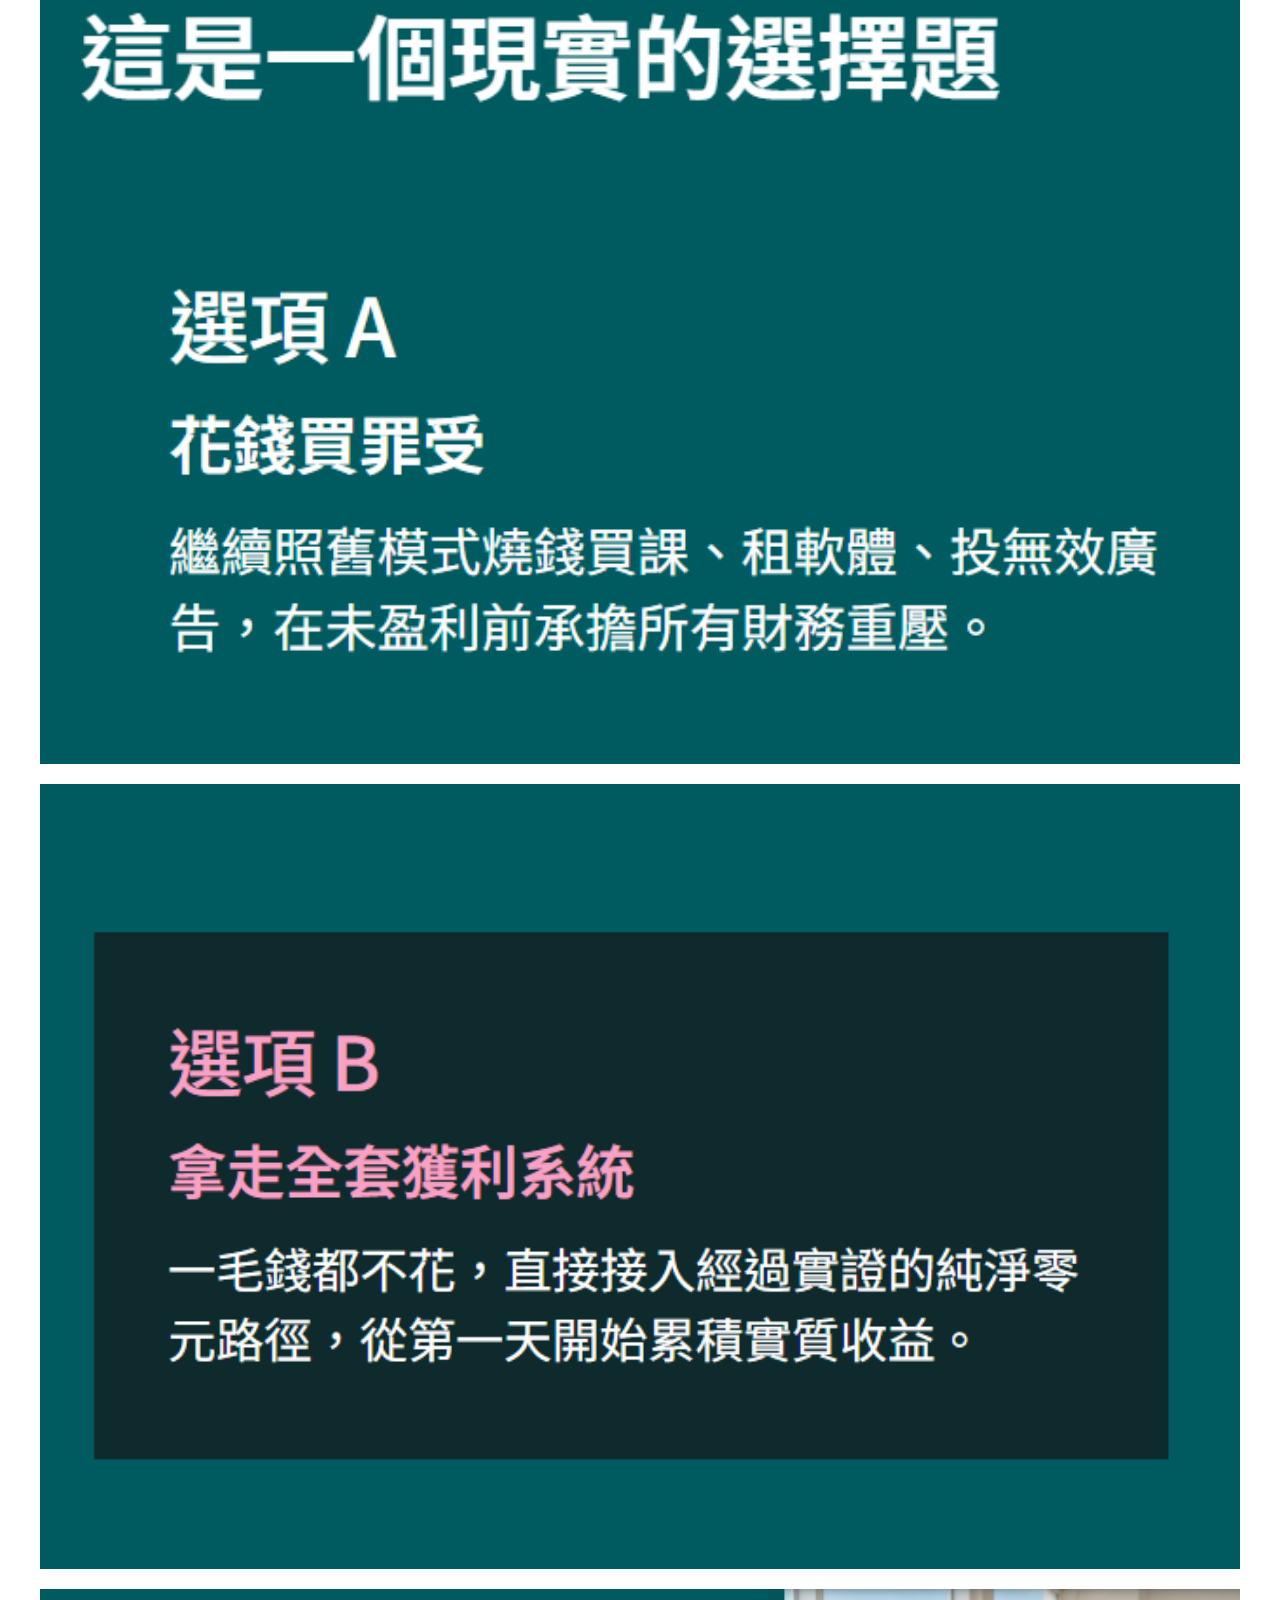
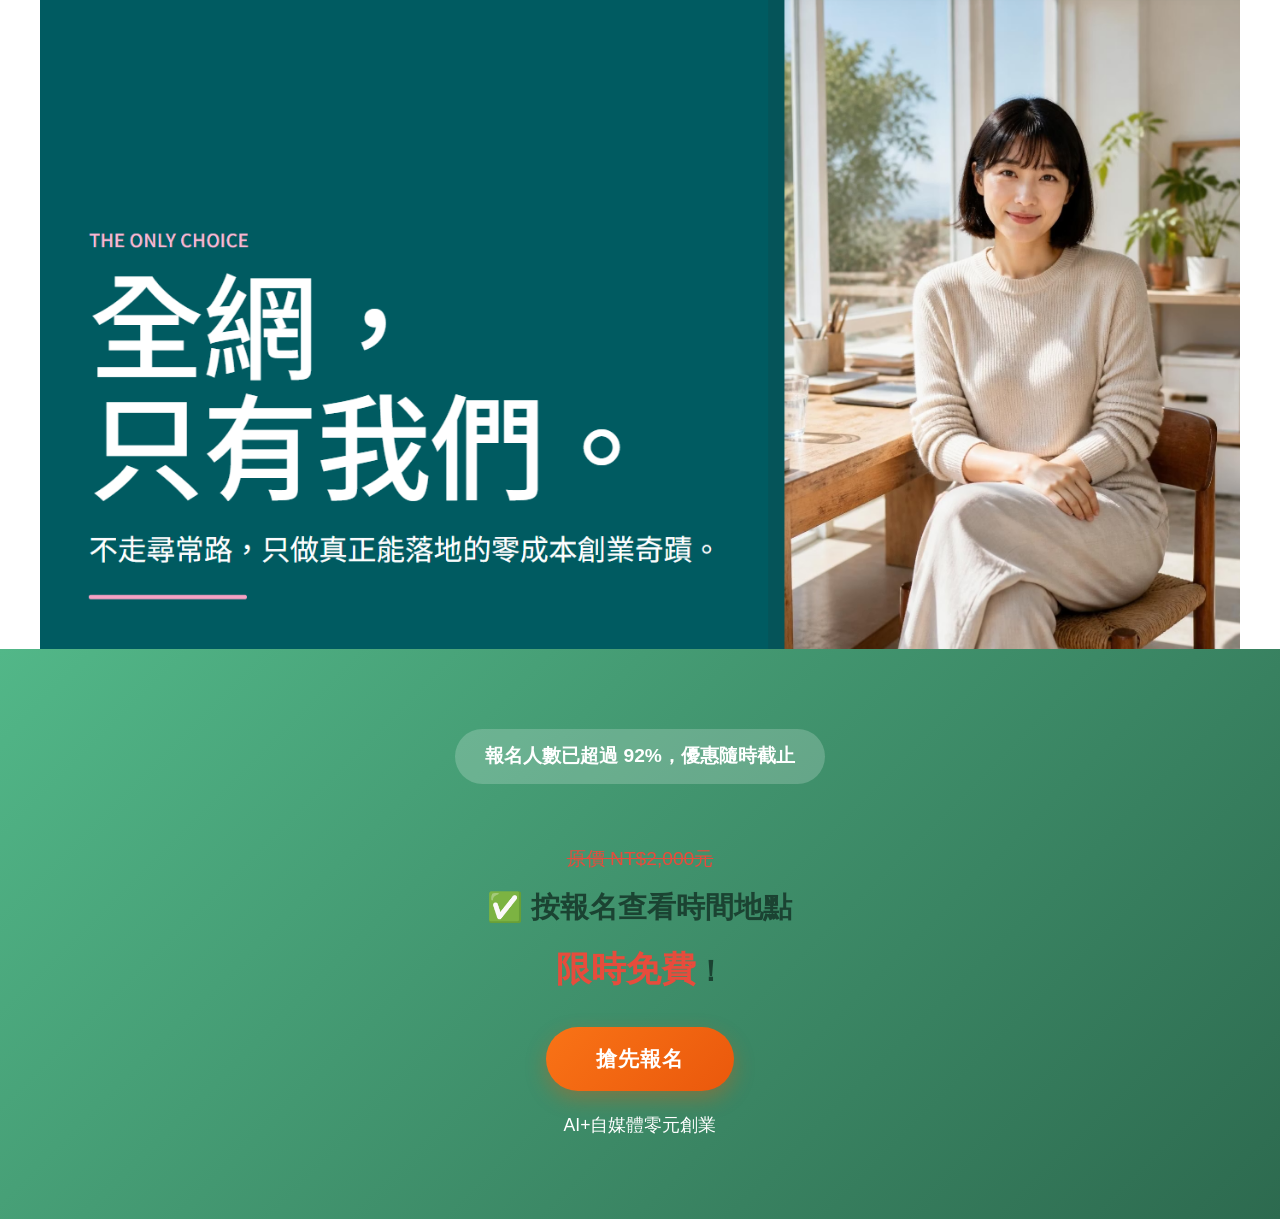
==== commit ab79d377: "Rebrand to AI+自媒體零元創業, green theme, and Netlify asset deploy fixes. Update page images to PNG set, r" ====
--- a/index.html
+++ b/index.html
@@ -3,43 +3,43 @@
 <head>
     <meta charset="UTF-8">
     <meta name="viewport" content="width=device-width, initial-scale=1.0">
-    <title>AI+自媒體創業系統 - 打造個人賺錢機器</title>
+    <title>AI+自媒體零元創業</title>
     
     <!-- Open Graph / 社交媒體分享預覽 - LINE專用優化 -->
     <meta property="og:type" content="website">
-    <meta property="og:title" content="AI+自媒體創業系統 - 打造個人賺錢機器">
-    <meta property="og:description" content="限時優惠！AI+自媒體創業系統，前100名無需付費，原價NT$2000元，現在報名免費！">
+    <meta property="og:title" content="AI+自媒體零元創業">
+    <meta property="og:description" content="限時優惠！AI+自媒體零元創業，前100名無需付費，原價NT$2000元，現在報名免費！">
     <meta property="og:url" content="https://lambent-pothos-ddb830.netlify.app/">
     <meta property="og:image" content="https://lambent-pothos-ddb830.netlify.app/data/top.png?v=20260818">
     <meta property="og:image:secure_url" content="https://lambent-pothos-ddb830.netlify.app/data/top.png?v=20260818">
     <meta property="og:image:type" content="image/png">
     <meta property="og:image:width" content="1200">
     <meta property="og:image:height" content="630">
-    <meta property="og:image:alt" content="AI+自媒體創業系統">
+    <meta property="og:image:alt" content="AI+自媒體零元創業">
     
     <!-- LINE專用優化 -->
     <meta name="line:card" content="summary_large_image">
-    <meta name="line:title" content="AI+自媒體創業系統 - 打造個人賺錢機器">
-    <meta name="line:description" content="限時優惠！AI+自媒體創業系統，前100名無需付費，原價NT$2000元，現在報名免費！">
+    <meta name="line:title" content="AI+自媒體零元創業">
+    <meta name="line:description" content="限時優惠！AI+自媒體零元創業，前100名無需付費，原價NT$2000元，現在報名免費！">
     <meta name="line:image" content="https://lambent-pothos-ddb830.netlify.app/data/top.png?v=20260818">
     
     <!-- Twitter Card -->
     <meta name="twitter:card" content="summary_large_image">
-    <meta name="twitter:title" content="AI+自媒體創業系統 - 打造個人賺錢機器">
-    <meta name="twitter:description" content="限時優惠！AI+自媒體創業系統，前100名無需付費，原價NT$2000元，現在報名免費！">
+    <meta name="twitter:title" content="AI+自媒體零元創業">
+    <meta name="twitter:description" content="限時優惠！AI+自媒體零元創業，前100名無需付費，原價NT$2000元，現在報名免費！">
     <meta name="twitter:image" content="https://lambent-pothos-ddb830.netlify.app/data/top.png?v=20260818">
     
     <!-- Canonical URL -->
     <link rel="canonical" href="https://lambent-pothos-ddb830.netlify.app/">
     
     <!-- Additional meta tags for better social media recognition -->
-    <meta name="description" content="限時優惠！AI+自媒體創業系統，前100名無需付費，原價NT$2000元，現在報名免費！">
+    <meta name="description" content="限時優惠！AI+自媒體零元創業，前100名無需付費，原價NT$2000元，現在報名免費！">
     <meta name="keywords" content="AI,自媒體,創業,賺錢,線上課程,限時優惠">
     
-    <link rel="stylesheet" href="styles.css">
+    <link rel="stylesheet" href="styles.css?v=20261118">
     
     <!-- 预加载关键资源 -->
-    <link rel="preload" href="styles.css" as="style">
+    <link rel="preload" href="styles.css?v=20261118" as="style">
     <link rel="preload" href="translations.js" as="script">
     <link rel="preload" href="script.js" as="script">
     
@@ -76,7 +76,7 @@
     <div class="hero-image-section">
         <div class="hero-image-wrapper">
             <div class="hero-image-frame">
-                <img src="data/top.png" alt="AI自媒體創業系統" class="hero-top-image" loading="lazy" width="1200" height="630">
+                <img src="data/top.png" alt="AI+自媒體零元創業" class="hero-top-image" loading="eager" fetchpriority="high" decoding="async" width="1200" height="630">
                 <div class="hero-top-cta-group">
                     <p class="current-price hero-top-price"><span class="highlight" data-i18n="highlight">限時免費</span>！</p>
                     <button class="cta-button pulse hero-top-cta" data-i18n="cta-button">搶先報名</button>
@@ -84,10 +84,10 @@
             </div>
         </div>
     </div>
-
+    <img src="data/top1.png" alt="AI+自媒體零元創業" class="video-below-image" loading="eager" decoding="async" width="1200" height="630">
     <div class="hero-image-section">
         <div class="hero-image-wrapper">
-            <img src="data/top2.jpg" alt="AI自媒體創業系統" class="hero-top-image" loading="lazy" width="1200" height="630">
+            <img src="data/top2.png" alt="AI+自媒體零元創業" class="hero-top-image" loading="eager" decoding="async" width="1200" height="630">
         </div>
     </div>
     <!-- 短影音重點內容 
@@ -110,7 +110,7 @@
                         <p>我就問你，你辛苦拍片，是為了增加客戶，還是吸引同行？</p>
                     </div>
                     <div class="note-cta">
-                        <p class="note-title">歡迎來聽我的 2 小時「AI自媒體創業系統」體驗課</p>
+                        <p class="note-title">歡迎來聽我的 2 小時「AI+自媒體零元創業」體驗課</p>
                         <p>在體驗課，我還會分享：</p>
                         <p class="note-bullet">- 真實分析我的成功案例，讓你了解網路陌生開發操盤邏輯。</p>
                     </div>
@@ -127,16 +127,16 @@
         <div class="container">
             <!--<div class="media-logos">
                 <p>Windows | macOS | Android | iOS / iPadOS| Virtual | AWS | IBM | Google | Microsoft | Apple | Amazon | Facebook | Twitter | Instagram | LinkedIn | YouTube | TikTok | </p>
-            </div>-->
+            </div>
             
             <h1 class="main-headline" data-i18n="main-headline">
                 別再等機會，用AI創造機會！
-            </h1>
+            </h1>-->
             
             <div class="offer-box">
                 
                 <div class="pricing">
-                    <p class="original-price"><span data-i18n="original-price">AI＋自媒體創業系統</span><span class="strikethrough">NT$2,000元.</span></p>
+                    <p class="original-price"><span data-i18n="original-price">2小時體驗課</span><span class="strikethrough">NT$2,000元.</span></p>
                     <p class="current-price"><span data-i18n="current-price">✅ 立即了解</span> <span class="highlight" data-i18n="highlight">限時免費</span>！</p>
                 </div>
                 
@@ -167,7 +167,7 @@
         </div>
     </section>
 
-    <!-- 视频演示区 -->
+    <!-- 视频演示区 
     <section class="video-section">
         <div class="container">
             <p class="video-instruction" data-i18n="video-instruction">🔊 確保你打開聲音，等待影片載入...</p>
@@ -177,10 +177,10 @@
                     您的瀏覽器不支援影片播放。
                 </video>
             </div>
-            <img src="data/top3.jpg" alt="AI自媒體創業系統" class="video-below-image" loading="lazy" width="1200" height="630">
-        </div>
-    </section>
-
+            <img src="data/top3.png" alt="AI+自媒體零元創業" class="video-below-image" loading="lazy" width="1200" height="630">
+        </div>
+    </section>-->
+<!--
     <section class="short-video-note">
         <div class="container">
             <div class="note-layout">
@@ -199,7 +199,7 @@
             </div>
         </div>
     </section>
-   
+-->
 
     <!-- 目标受众区 
     <section class="target-audience">
@@ -217,7 +217,7 @@
                 <div class="audience-card">
                     <h3 data-i18n="audience-2-title">做招商加盟的你</h3>
                     <p data-i18n="audience-2-subtitle">保險團隊 / 微商 / 餐飲招商</p>
-                    <p data-i18n="audience-2-text">🌍 我們幫助你建立一套完整的「AI × 自媒體創業系統」——
+                    <p data-i18n="audience-2-text">🌍 我們幫助你建立一套完整的「AI+自媒體零元創業」——
                         從AI工具應用、內容行銷、品牌打造，到獲利變現，
                         一步步帶你從0開始，找到你的人生新方向。</p>
                 </div>
@@ -251,7 +251,7 @@
                         <p>3. 業務人員：保險、理專、房仲、汽車、直銷</p> 
                         <p>共通點是都需要流量，才有業績。</p>
                         <p>以前找新客，可以下廣告；但廣告是競價機制，只會越來越貴，有發現嗎？</p>
-                        <p>所以你一定要來AI自媒體創業系統。</p>
+                        <p>所以你一定要來AI+自媒體零元創業。</p>
                         <p>穩定高收入的實際操盤分享，等你來學。</p>
                     </div>
                     <div class="note-action">
@@ -262,13 +262,14 @@
         </div>
     </section>
 -->
-    <img src="data/top4.jpg" alt="AI自媒體創業系統" class="video-below-image" loading="lazy" width="1200" height="630">
-    <button class="top5-cta" onclick="openModal()" aria-label="搶先報名">搶先報名</button>
-    <img src="data/top6.png" alt="AI自媒體創業系統" class="video-below-image" loading="lazy" width="1200" height="630">
-    <img src="data/top7.jpg" alt="AI自媒體創業系統" class="video-below-image" loading="lazy" width="1200" height="630">
-    
-    
-    
+    <img src="data/top4.png" alt="AI+自媒體零元創業" class="video-below-image" loading="lazy" width="1200" height="630">
+    <img src="data/top5.png" alt="AI+自媒體零元創業" class="video-below-image" loading="lazy" width="1200" height="630">
+    <img src="data/top6.png" alt="AI+自媒體零元創業" class="video-below-image" loading="lazy" width="1200" height="630">
+    <img src="data/top7.png" alt="AI+自媒體零元創業" class="video-below-image" loading="lazy" width="1200" height="630">
+    <img src="data/top8.png" alt="AI+自媒體零元創業" class="video-below-image" loading="lazy" width="1200" height="630">
+    <img src="data/top9.png" alt="AI+自媒體零元創業" class="video-below-image" loading="lazy" width="1200" height="630">
+    <img src="data/top10.png" alt="AI+自媒體零元創業" class="video-below-image" loading="lazy" width="1200" height="630">
+    <img src="data/top11.png" alt="AI+自媒體零元創業" class="video-below-image" loading="lazy" width="1200" height="630">
 
     <!-- 系统演示案例 
     <section class="demo-cases">
@@ -308,18 +309,10 @@
                 <p class="current-price"><span class="highlight" data-i18n="highlight">限時免費</span>！</p>
             </div>
             <button class="cta-button pulse" data-i18n="cta-button">搶先報名</button>
-            <p class="package-info" data-i18n="package-info">AI+自媒體創業系統</p>
-        </div>
-    </section>
-
-   
-
-    <section class="hero-image-section">
-        <div class="hero-image-wrapper">
-            <img src="data/AIMakeMoney.png" alt="AI+自媒體創業系統" class="hero-main-image" loading="lazy" width="1200" height="630">
-        </div>
-    </section>
-    <button class="top5-cta" onclick="openModal()" aria-label="搶先報名">搶先報名</button>
+            <p class="package-info" data-i18n="package-info">AI+自媒體零元創業</p>
+        </div>
+    </section>
+
 
     <!-- 包含内容 
     <section class="whats-included">
@@ -393,16 +386,6 @@
         </div>
     </section>
 --> 
-    <!-- FAQ区域 -->
-    <img src="data/top8.jpg" alt="AI自媒體創業系統" class="video-below-image" loading="lazy" width="1200" height="630">
-    
-
-    <!-- Footer -->
-    <footer class="footer">
-        <div class="container">
-            <p class="copyright" style="margin: 0;" data-i18n="copyright">© 2025. All Rights Reserved.</p>
-        </div>
-    </footer>
 
     <!-- 订单表单模态框 -->
     <div id="orderModal" class="modal">
@@ -559,7 +542,7 @@
     </div>
 
     <script src="translations.js?v=2024112202" defer></script>
-    <script src="script.js?v=20260818" defer></script>
+    <script src="script.js?v=20261118" defer></script>
 </body>
 </html>
 
--- a/styles.css
+++ b/styles.css
@@ -0,0 +1,1934 @@
+/* 全局样式重置 */
+* {
+    margin: 0;
+    padding: 0;
+    box-sizing: border-box;
+}
+
+:root {
+    --primary-color: #2d6a4f;
+    --secondary-color: #52b788;
+    --success-color: #16a34a;
+    --dark-bg: #1b4332;
+    --light-bg: #ecfdf5;
+    --page-bg: #74c69d;
+    --page-bg-deep: #52b788;
+    --text-dark: #1b4332;
+    --text-light: #52796f;
+    --white: #ffffff;
+    --gradient-primary: linear-gradient(135deg, #52b788 0%, #2d6a4f 100%);
+    --gradient-warm: linear-gradient(135deg, #f97316 0%, #ea580c 100%);
+    --shadow: 0 10px 30px rgba(27, 67, 50, 0.12);
+    --shadow-hover: 0 15px 40px rgba(27, 67, 50, 0.18);
+}
+
+body {
+    font-family: -apple-system, BlinkMacSystemFont, "Segoe UI", "Microsoft JhengHei", "微軟正黑體", Roboto, "Helvetica Neue", Arial, sans-serif;
+    line-height: 1.6;
+    color: var(--text-dark);
+}
+
+/* 页面加载进度条 */
+#loading-bar {
+    position: fixed;
+    top: 0;
+    left: 0;
+    width: 0%;
+    height: 3px;
+    background: linear-gradient(90deg, #95d5b2, #52b788, #2d6a4f);
+    z-index: 9999;
+    transition: width 0.3s ease;
+    box-shadow: 0 0 10px rgba(45, 106, 79, 0.45);
+}
+
+/* 图片：始终显示（不先用 opacity:0 隐藏，避免线上看起来像空白页） */
+img {
+    opacity: 1;
+    max-width: 100%;
+    height: auto;
+}
+
+@keyframes loading {
+    0% { background-position: 200% 0; }
+    100% { background-position: -200% 0; }
+}
+
+/* 骨架屏效果 */
+.skeleton {
+    background: linear-gradient(90deg, #f0f0f0 25%, #e0e0e0 50%, #f0f0f0 75%);
+    background-size: 200% 100%;
+    animation: skeleton-loading 1.5s infinite;
+    border-radius: 8px;
+}
+
+.skeleton-text {
+    height: 16px;
+    margin-bottom: 8px;
+    border-radius: 4px;
+}
+
+.skeleton-title {
+    height: 32px;
+    margin-bottom: 16px;
+    border-radius: 8px;
+}
+
+.skeleton-image {
+    width: 100%;
+    padding-bottom: 56.25%; /* 16:9 宽高比 */
+    border-radius: 12px;
+}
+
+@keyframes skeleton-loading {
+    0% { background-position: 200% 0; }
+    100% { background-position: -200% 0; }
+}
+
+/* 平滑滚动 */
+html {
+    scroll-behavior: smooth;
+}
+
+/* 页面淡入效果 */
+body {
+    animation: fadeIn 0.5s ease-in;
+}
+
+@keyframes fadeIn {
+    from { opacity: 0; }
+    to { opacity: 1; }
+}
+
+/* 語言切換器 */
+.language-switcher {
+    position: fixed;
+    top: 60px;
+    right: 20px;
+    z-index: 9998;
+    background: var(--white);
+    border-radius: 30px;
+    box-shadow: 0 5px 20px rgba(0, 0, 0, 0.15);
+    padding: 8px;
+    transition: all 0.3s ease;
+    display: none;
+}
+
+.language-switcher:hover {
+    box-shadow: 0 8px 30px rgba(0, 0, 0, 0.25);
+    transform: translateY(-2px);
+}
+
+#language-select {
+    border: none;
+    background: transparent;
+    padding: 8px 15px;
+    font-size: 0.95rem;
+    font-weight: 600;
+    color: var(--text-dark);
+    cursor: pointer;
+    outline: none;
+    border-radius: 20px;
+    transition: all 0.3s ease;
+    font-family: inherit;
+}
+
+#language-select:hover {
+    background: var(--light-bg);
+}
+
+#language-select option {
+    padding: 10px;
+    background: var(--white);
+    color: var(--text-dark);
+}
+
+/* 移動端語言切換器調整 */
+@media (max-width: 768px) {
+    .language-switcher {
+        top: 50px;
+        right: 10px;
+        padding: 5px;
+    }
+    
+    #language-select {
+        font-size: 0.85rem;
+        padding: 6px 10px;
+    }
+}
+
+.container {
+    max-width: 1200px;
+    margin: 0 auto;
+    padding: 0 20px;
+}
+
+/* 顶部主视觉图 */
+.hero-image-section {
+    width: 100%;
+    background: var(--white);
+    padding: 0;
+    margin: 0;
+}
+
+/* 短影音重點內容 */
+.short-video-note {
+    background: rgba(255, 255, 255, 0.92);
+    padding: 40px 0;
+}
+
+.short-video-note .note-layout {
+    display: flex;
+    align-items: center;
+    gap: 24px;
+}
+
+.short-video-note .note-content {
+    flex: 1;
+    min-width: 0;
+}
+
+.short-video-note .note-action {
+    flex: 0 0 220px;
+    display: flex;
+    justify-content: center;
+    align-items: center;
+}
+
+.short-video-note .note-action-btn {
+    width: 100%;
+    max-width: 220px;
+}
+
+.short-video-note h2 {
+    font-size: 1.8rem;
+    font-weight: 800;
+    margin-bottom: 24px;
+    text-align: center;
+}
+
+.short-video-note .note-item,
+.short-video-note .note-cta {
+    background: var(--white);
+    border-radius: 16px;
+    padding: 22px;
+    box-shadow: var(--shadow);
+    margin-bottom: 18px;
+}
+
+.short-video-note .note-title {
+    font-weight: 700;
+    color: var(--text-dark);
+    margin-bottom: 10px;
+}
+
+.short-video-note p {
+    margin-bottom: 8px;
+    color: var(--text-dark);
+}
+
+.short-video-note .note-bullet {
+    margin-top: 6px;
+    font-weight: 600;
+    color: var(--text-dark);
+}
+
+@media (max-width: 900px) {
+    .short-video-note .note-layout {
+        flex-direction: column;
+        align-items: stretch;
+    }
+
+    .short-video-note .note-action {
+        flex: none;
+    }
+}
+
+/* 全頁綠色背景（與主視覺圖、植栽綠色調一致） */
+body {
+    background: linear-gradient(180deg, #d8f3dc 0%, #95d5b2 35%, #74c69d 70%, #52b788 100%) !important;
+    background-attachment: fixed !important;
+}
+
+.hero-image-section,
+.hero-section,
+.video-section,
+.target-audience,
+.comparison-section,
+.new-daily-life,
+.faq-section,
+.short-video-note {
+    background: transparent;
+}
+
+.footer {
+    background: var(--dark-bg) !important;
+}
+
+/* 報名頁面（模態框）保持白色背景 */
+.modal .modal-content,
+.modal .order-form-wrapper,
+.modal .order-form-main,
+.modal .form-section {
+    background: #ffffff !important;
+}
+
+.modal .modal-header {
+    background: #ffffff !important;
+    color: var(--text-dark);
+}
+
+.modal .modal-header h2,
+.modal .modal-subtitle {
+    color: var(--text-dark);
+}
+
+.hero-image-wrapper {
+    width: 100%;
+    max-width: 100%;
+    margin: 0 auto;
+    display: flex;
+    justify-content: center;
+    align-items: center;
+    flex-direction: column;
+    gap: 16px;
+}
+
+.hero-image-frame {
+    position: relative;
+    width: 100%;
+    max-width: 1200px;
+}
+
+.hero-top-cta-group {
+    position: absolute;
+    right: 24px;
+    bottom: 24px;
+    display: flex;
+    flex-direction: column;
+    align-items: flex-end;
+    gap: 8px;
+}
+
+.hero-top-price {
+    margin: 0;
+    background: rgba(255, 255, 255, 0.9);
+    padding: 6px 10px;
+    border-radius: 10px;
+    font-weight: 700;
+}
+
+.hero-main-image {
+    width: 100%;
+    height: auto;
+    display: block;
+    object-fit: cover;
+}
+
+.hero-top-image {
+    width: 100%;
+    height: auto;
+    display: block;
+    object-fit: cover;
+}
+
+/* 顶部横幅 */
+.top-banner {
+    background: var(--gradient-primary);
+    color: var(--white);
+    padding: 12px 0;
+    text-align: center;
+    font-weight: 600;
+    position: sticky;
+    top: 0;
+    z-index: 1000;
+    box-shadow: 0 2px 10px rgba(0, 0, 0, 0.1);
+}
+
+#countdown-banner {
+    background: rgba(255, 255, 255, 0.2);
+    padding: 4px 12px;
+    border-radius: 20px;
+    font-weight: 700;
+}
+
+/* Hero Section */
+.hero-section {
+    background: transparent;
+    padding: 60px 0;
+    text-align: center;
+}
+
+.media-logos {
+    margin-bottom: 30px;
+    color: var(--text-light);
+    font-size: 14px;
+}
+
+.main-headline {
+    font-size: 2.5rem;
+    font-weight: 800;
+    color: var(--text-dark);
+    margin-bottom: 40px;
+    line-height: 1.2;
+}
+
+.offer-box {
+    background: var(--white);
+    border-radius: 20px;
+    padding: 40px;
+    max-width: 800px;
+    margin: 0 auto;
+    box-shadow: var(--shadow);
+}
+
+.features-list {
+    list-style: none;
+    text-align: left;
+    margin-bottom: 30px;
+}
+
+.features-list li {
+    padding: 12px 0;
+    font-size: 1.1rem;
+    border-bottom: 1px solid #eee;
+}
+
+.features-list li:last-child {
+    border-bottom: none;
+}
+
+.pricing {
+    margin: 30px 0;
+}
+
+.original-price {
+    font-size: 1.2rem;
+    color: var(--text-light);
+}
+
+.strikethrough {
+    color: #e74c3c;
+    text-decoration: line-through;
+}
+
+.current-price {
+    font-size: 1.8rem;
+    font-weight: 800;
+    color: var(--text-dark);
+    margin-top: 10px;
+}
+
+.highlight {
+    color: #e74c3c;
+    font-size: 2.2rem;
+}
+
+/* CTA按钮 */
+.cta-button {
+    background: var(--gradient-warm);
+    color: var(--white);
+    border: none;
+    padding: 18px 50px;
+    font-size: 1.3rem;
+    font-weight: 700;
+    border-radius: 50px;
+    cursor: pointer;
+    transition: all 0.3s ease;
+    box-shadow: 0 8px 20px rgba(234, 88, 12, 0.35);
+    text-transform: uppercase;
+    letter-spacing: 1px;
+}
+
+.cta-button:hover {
+    transform: translateY(-3px);
+    box-shadow: 0 12px 30px rgba(234, 88, 12, 0.45);
+}
+
+.cta-button.large {
+    padding: 22px 60px;
+    font-size: 1.5rem;
+    width: 100%;
+}
+
+.pulse {
+    animation: pulse 2s infinite;
+}
+
+@keyframes pulse {
+    0% {
+        transform: scale(1);
+    }
+    50% {
+        transform: scale(1.05);
+    }
+    100% {
+        transform: scale(1);
+    }
+}
+
+.urgency-text {
+    margin-top: 20px;
+    color: #e74c3c;
+    font-weight: 600;
+    font-size: 1.1rem;
+}
+
+/* 倒计时器 */
+.countdown-timer {
+    display: flex;
+    justify-content: center;
+    gap: 20px;
+    margin-top: 40px;
+}
+
+.timer-item {
+    background: var(--white);
+    padding: 20px 30px;
+    border-radius: 10px;
+    box-shadow: var(--shadow);
+    text-align: center;
+}
+
+.timer-value {
+    display: block;
+    font-size: 2.5rem;
+    font-weight: 800;
+    color: #e74c3c;
+}
+
+.timer-label {
+    display: block;
+    font-size: 0.9rem;
+    color: var(--text-light);
+    margin-top: 5px;
+}
+
+/* 视频区域 */
+.video-section {
+    padding: 80px 0;
+    background: var(--white);
+}
+
+.video-instruction {
+    text-align: center;
+    font-size: 1.2rem;
+    margin-bottom: 20px;
+    color: var(--text-dark);
+}
+
+.video-wrapper {
+    max-width: 800px; /* 横屏视频增加宽度 */
+    margin: 0 auto;
+    border-radius: 20px;
+    overflow: hidden;
+    box-shadow: var(--shadow);
+    position: relative;
+    padding-bottom: 56.25%; /* 16:9 横屏比例 */
+    height: 0;
+}
+
+.video-wrapper video,
+.video-wrapper iframe {
+    position: absolute;
+    top: 0;
+    left: 0;
+    width: 100%;
+    height: 100%;
+    display: block;
+}
+
+.video-below-image {
+    width: 100%;
+    height: auto;
+    display: block;
+    max-width: 1200px;
+    margin: 20px auto 0;
+}
+
+.top5-cta {
+    width: 100%;
+    max-width: 1200px;
+    aspect-ratio: 1200 / 630;
+    display: block;
+    margin: 20px auto 0;
+    background: url("data/top5.png") center / contain no-repeat;
+    border: none;
+    padding: 0;
+    cursor: pointer;
+    font-size: 1rem;
+    color: transparent;
+}
+
+.top5-cta:focus-visible {
+    outline: 3px solid #ffffff;
+    outline-offset: 4px;
+}
+
+/* 视频覆盖层 */
+.video-overlay {
+    position: absolute;
+    top: 0;
+    left: 0;
+    right: 0;
+    bottom: 0;
+    background: rgba(0, 0, 0, 0.6);
+    display: flex;
+    align-items: center;
+    justify-content: center;
+    z-index: 10;
+    pointer-events: none;
+    transition: opacity 0.3s ease;
+}
+
+.video-overlay.hidden {
+    opacity: 0;
+    pointer-events: none;
+}
+
+.video-overlay-text {
+    font-size: 3rem;
+    font-weight: 800;
+    color: var(--white);
+    text-shadow: 
+        -2px -2px 0 #2d6a4f,
+        2px -2px 0 #2d6a4f,
+        -2px 2px 0 #2d6a4f,
+        2px 2px 0 #2d6a4f,
+        0 0 20px rgba(45, 106, 79, 0.8);
+    letter-spacing: 3px;
+    animation: textPulse 2s ease-in-out infinite;
+}
+
+@keyframes textPulse {
+    0%, 100% {
+        transform: scale(1);
+        text-shadow: 
+            -2px -2px 0 #2d6a4f,
+            2px -2px 0 #2d6a4f,
+            -2px 2px 0 #2d6a4f,
+            2px 2px 0 #2d6a4f,
+            0 0 20px rgba(45, 106, 79, 0.8);
+    }
+    50% {
+        transform: scale(1.05);
+        text-shadow: 
+            -2px -2px 0 #1b4332,
+            2px -2px 0 #1b4332,
+            -2px 2px 0 #1b4332,
+            2px 2px 0 #1b4332,
+            0 0 30px rgba(27, 67, 50, 1);
+    }
+}
+
+/* 目标受众 */
+.target-audience {
+    padding: 80px 0;
+    background: transparent;
+}
+
+.section-title {
+    font-size: 2.5rem;
+    font-weight: 800;
+    text-align: center;
+    margin-bottom: 50px;
+    color: var(--text-dark);
+}
+
+/* 黄色描边标题效果 */
+.stroke-title {
+    font-size: 3rem;
+    font-weight: 900;
+    color: #000;
+    text-shadow: 
+        -3px -3px 0 #FFD700,
+        3px -3px 0 #FFD700,
+        -3px 3px 0 #FFD700,
+        3px 3px 0 #FFD700,
+        -4px 0 0 #FFD700,
+        4px 0 0 #FFD700,
+        0 -4px 0 #FFD700,
+        0 4px 0 #FFD700,
+        5px 5px 10px rgba(0, 0, 0, 0.8);
+    letter-spacing: 2px;
+}
+
+/* 特殊标题样式 - 白色带描边效果 */
+.special-title {
+    font-size: 3rem;
+    font-weight: 900;
+    color: #ffffff;
+    text-shadow: 
+        -3px -3px 0 #2c3e50,
+        3px -3px 0 #2c3e50,
+        -3px 3px 0 #2c3e50,
+        3px 3px 0 #2c3e50,
+        -3px 0 0 #2c3e50,
+        3px 0 0 #2c3e50,
+        0 -3px 0 #2c3e50,
+        0 3px 0 #2c3e50,
+        0 0 10px rgba(0, 0, 0, 0.3);
+    letter-spacing: 2px;
+}
+
+.audience-grid {
+    display: grid;
+    grid-template-columns: repeat(auto-fit, minmax(250px, 1fr));
+    gap: 30px;
+}
+
+.audience-card {
+    background: var(--white);
+    padding: 30px;
+    border-radius: 15px;
+    box-shadow: var(--shadow);
+    transition: transform 0.3s ease;
+}
+
+.audience-card:hover {
+    transform: translateY(-10px);
+    box-shadow: var(--shadow-hover);
+}
+
+.audience-card h3 {
+    font-size: 1.5rem;
+    margin-bottom: 15px;
+    color: var(--text-dark);
+}
+
+.audience-card p {
+    color: var(--text-light);
+}
+
+/* 对比区域 */
+.comparison-section {
+    padding: 80px 0;
+    background: var(--white);
+}
+
+.comparison-wrapper {
+    display: grid;
+    grid-template-columns: 1fr auto 1fr;
+    gap: 30px;
+    align-items: center;
+    max-width: 1000px;
+    margin: 0 auto;
+}
+
+.before-box,
+.after-box {
+    background: var(--light-bg);
+    padding: 40px;
+    border-radius: 15px;
+    box-shadow: var(--shadow);
+}
+
+/* 对比区域内的图片样式 */
+.comparison-image-wrapper {
+    margin-bottom: 25px;
+    border-radius: 12px;
+    overflow: hidden;
+    box-shadow: 0 5px 20px rgba(0, 0, 0, 0.15);
+    transition: transform 0.3s ease, box-shadow 0.3s ease;
+}
+
+.comparison-image-wrapper:hover {
+    transform: translateY(-3px);
+    box-shadow: 0 8px 30px rgba(0, 0, 0, 0.2);
+}
+
+.comparison-image {
+    width: 100%;
+    height: auto;
+    display: block;
+    object-fit: cover;
+}
+
+.before-box h2 {
+    color: #e74c3c;
+    margin-bottom: 20px;
+    font-size: 2rem;
+}
+
+.after-box {
+    background: var(--gradient-primary);
+    color: var(--white);
+}
+
+.after-box h2 {
+    color: var(--white);
+    margin-bottom: 20px;
+    font-size: 2rem;
+}
+
+.before-box ul,
+.after-box ul {
+    list-style: none;
+}
+
+.before-box ul li,
+.after-box ul li {
+    padding: 12px 0;
+    font-size: 1.05rem;
+    line-height: 1.6;
+}
+
+.vs-divider {
+    font-size: 2.5rem;
+    font-weight: 800;
+    color: var(--primary-color);
+    background: var(--white);
+    width: 80px;
+    height: 80px;
+    border-radius: 50%;
+    display: flex;
+    align-items: center;
+    justify-content: center;
+    box-shadow: var(--shadow);
+}
+
+/* 新日常 */
+.new-daily-life {
+    padding: 80px 0;
+    background: linear-gradient(135deg, #f0fdf4 0%, #b7e4c7 100%);
+}
+
+.daily-life-image {
+    width: 100%;
+    max-width: 1200px;
+    margin: 40px auto;
+    text-align: center;
+}
+
+.daily-life-image img {
+    width: 100%;
+    height: auto;
+    border-radius: 20px;
+    box-shadow: 0 10px 40px rgba(0, 0, 0, 0.15);
+}
+
+.daily-scenarios {
+    display: grid;
+    grid-template-columns: repeat(auto-fit, minmax(300px, 1fr));
+    gap: 30px;
+    margin-bottom: 40px;
+}
+
+.scenario-item {
+    background: var(--white);
+    padding: 30px;
+    border-radius: 15px;
+    box-shadow: var(--shadow);
+    text-align: center;
+    transition: transform 0.3s ease;
+}
+
+.scenario-item:hover {
+    transform: scale(1.05);
+}
+
+.scenario-icon {
+    font-size: 3rem;
+    margin-bottom: 15px;
+}
+
+.scenario-item p {
+    font-size: 1.1rem;
+    color: var(--text-dark);
+}
+
+.highlight-text {
+    text-align: center;
+    font-size: 1.8rem;
+    font-weight: 700;
+    color: var(--text-dark);
+    margin-top: 30px;
+}
+
+/* 演示案例 */
+.demo-cases {
+    padding: 80px 0;
+    background: var(--white);
+}
+
+.cases-grid {
+    display: grid;
+    grid-template-columns: repeat(auto-fit, minmax(250px, 1fr));
+    gap: 30px;
+}
+
+.case-card {
+    background: var(--light-bg);
+    padding: 30px;
+    border-radius: 15px;
+    box-shadow: var(--shadow);
+    border-left: 5px solid var(--primary-color);
+    transition: all 0.3s ease;
+}
+
+.case-card:hover {
+    transform: translateX(5px);
+    border-left-color: var(--secondary-color);
+}
+
+.case-card h3 {
+    font-size: 1.4rem;
+    margin-bottom: 15px;
+    color: var(--text-dark);
+}
+
+.case-card p {
+    color: var(--text-light);
+    font-size: 1.05rem;
+}
+
+/* 中间CTA */
+.mid-cta {
+    padding: 80px 0;
+    background: var(--gradient-primary);
+    color: var(--white);
+    text-align: center;
+}
+
+.urgency-badge {
+    background: rgba(255, 255, 255, 0.2);
+    display: inline-block;
+    padding: 12px 30px;
+    border-radius: 50px;
+    font-size: 1.2rem;
+    font-weight: 600;
+    margin-bottom: 30px;
+}
+
+.mid-cta .pricing {
+    color: var(--white);
+}
+
+.package-info {
+    margin-top: 20px;
+    font-size: 1.1rem;
+}
+
+/* 学员评价 */
+.testimonials {
+    padding: 80px 0;
+    background: linear-gradient(180deg, rgba(27, 67, 50, 0.55) 0%, rgba(45, 106, 79, 0.4) 100%);
+}
+
+.testimonials .section-title {
+    color: var(--white);
+}
+
+.testimonials .subtitle {
+    color: rgba(255, 255, 255, 0.9);
+}
+
+.subtitle {
+    text-align: center;
+    color: var(--text-light);
+    margin-bottom: 50px;
+}
+
+.testimonials-grid {
+    display: grid;
+    grid-template-columns: repeat(auto-fit, minmax(300px, 1fr));
+    gap: 30px;
+}
+
+.testimonial-card {
+    background: var(--white);
+    padding: 30px;
+    border-radius: 15px;
+    box-shadow: var(--shadow);
+    transition: transform 0.3s ease;
+}
+
+.testimonial-card:hover {
+    transform: translateY(-5px);
+    box-shadow: var(--shadow-hover);
+}
+
+.testimonial-header {
+    display: flex;
+    gap: 15px;
+    margin-bottom: 20px;
+}
+
+.avatar {
+    width: 60px;
+    height: 60px;
+    border-radius: 50%;
+    background: var(--gradient-primary);
+    color: var(--white);
+    display: flex;
+    align-items: center;
+    justify-content: center;
+    font-size: 1.5rem;
+    font-weight: 700;
+}
+
+.testimonial-info h4 {
+    font-size: 1.2rem;
+    margin-bottom: 5px;
+}
+
+.role {
+    color: var(--text-light);
+    font-size: 0.9rem;
+}
+
+.stars {
+    color: #ffd700;
+    font-size: 1rem;
+    margin-top: 5px;
+}
+
+.testimonial-text {
+    line-height: 1.8;
+    color: var(--text-dark);
+}
+
+/* 包含内容 */
+.whats-included {
+    padding: 80px 0;
+    background: var(--white);
+}
+
+.included-grid {
+    display: grid;
+    grid-template-columns: repeat(auto-fit, minmax(300px, 1fr));
+    gap: 30px;
+}
+
+.included-item {
+    background: var(--light-bg);
+    padding: 30px;
+    border-radius: 15px;
+    box-shadow: var(--shadow);
+    position: relative;
+}
+
+.item-number {
+    position: absolute;
+    top: -15px;
+    left: 30px;
+    width: 50px;
+    height: 50px;
+    background: var(--gradient-warm);
+    color: var(--white);
+    border-radius: 50%;
+    display: flex;
+    align-items: center;
+    justify-content: center;
+    font-size: 1.5rem;
+    font-weight: 700;
+    box-shadow: 0 5px 15px rgba(245, 87, 108, 0.3);
+}
+
+.included-item h3 {
+    margin-top: 20px;
+    margin-bottom: 15px;
+    font-size: 1.3rem;
+    color: var(--text-dark);
+}
+
+.included-item p {
+    color: var(--text-light);
+    line-height: 1.6;
+}
+
+/* 订单摘要 */
+.order-summary {
+    padding: 80px 0;
+    background: var(--gradient-primary);
+}
+
+.order-box {
+    background: var(--white);
+    max-width: 600px;
+    margin: 0 auto;
+    padding: 50px;
+    border-radius: 20px;
+    box-shadow: 0 20px 60px rgba(0, 0, 0, 0.3);
+    text-align: center;
+}
+
+.order-box h2 {
+    font-size: 2rem;
+    margin-bottom: 20px;
+}
+
+.order-box h3 {
+    font-size: 1.5rem;
+    margin-bottom: 10px;
+    color: var(--text-dark);
+}
+
+.price-breakdown {
+    margin: 30px 0;
+}
+
+.price-display {
+    display: flex;
+    align-items: center;
+    justify-content: center;
+    gap: 15px;
+    margin: 20px 0;
+}
+
+.old-price {
+    font-size: 1.5rem;
+    text-decoration: line-through;
+    color: var(--text-light);
+}
+
+.discount {
+    background: #e74c3c;
+    color: var(--white);
+    padding: 5px 15px;
+    border-radius: 20px;
+    font-weight: 700;
+}
+
+.new-price {
+    font-size: 2.5rem;
+    font-weight: 800;
+    color: #e74c3c;
+}
+
+.guarantee {
+    margin: 20px 0;
+    padding: 15px;
+    background: #d4edda;
+    border-radius: 10px;
+}
+
+.guarantee p {
+    color: var(--success-color);
+    font-weight: 600;
+    font-size: 1.1rem;
+}
+
+.whats-included-summary {
+    text-align: left;
+    margin: 30px 0;
+    padding: 20px;
+    background: var(--light-bg);
+    border-radius: 10px;
+}
+
+.whats-included-summary h4 {
+    margin-bottom: 15px;
+    font-size: 1.2rem;
+}
+
+.whats-included-summary ul {
+    list-style: none;
+}
+
+.whats-included-summary li {
+    padding: 8px 0;
+    color: var(--text-dark);
+}
+
+/* FAQ */
+.faq-section {
+    padding: 80px 0;
+    background: var(--light-bg);
+}
+
+.faq-list {
+    max-width: 800px;
+    margin: 0 auto;
+}
+
+.faq-item {
+    background: var(--white);
+    margin-bottom: 15px;
+    border-radius: 10px;
+    overflow: hidden;
+    box-shadow: var(--shadow);
+}
+
+.faq-question {
+    padding: 25px;
+    cursor: pointer;
+    display: flex;
+    justify-content: space-between;
+    align-items: center;
+    font-weight: 600;
+    font-size: 1.1rem;
+    transition: background 0.3s ease;
+}
+
+.faq-question:hover {
+    background: var(--light-bg);
+}
+
+.faq-icon {
+    font-size: 1.5rem;
+    color: var(--primary-color);
+    transition: transform 0.3s ease;
+}
+
+.faq-item.active .faq-icon {
+    transform: rotate(45deg);
+}
+
+.faq-answer {
+    max-height: 0;
+    overflow: hidden;
+    transition: max-height 0.3s ease;
+}
+
+.faq-item.active .faq-answer {
+    max-height: 200px;
+}
+
+.faq-answer p {
+    padding: 0 25px 25px 25px;
+    color: var(--text-light);
+    line-height: 1.8;
+}
+
+/* Footer */
+.footer {
+    background: var(--dark-bg);
+    color: var(--white);
+    padding: 50px 0 20px;
+    text-align: center;
+}
+
+.footer-content {
+    margin-bottom: 30px;
+}
+
+.footer-content h4 {
+    font-size: 1.3rem;
+    margin-bottom: 15px;
+}
+
+.footer-content p {
+    color: rgba(255, 255, 255, 0.7);
+    line-height: 1.8;
+}
+
+.footer-content a {
+    color: var(--secondary-color);
+    text-decoration: none;
+}
+
+.footer-links {
+    margin: 20px 0;
+}
+
+.footer-links a {
+    color: var(--white);
+    text-decoration: none;
+    margin: 0 10px;
+}
+
+.footer-links a:hover {
+    color: var(--secondary-color);
+}
+
+.copyright {
+    color: rgba(255, 255, 255, 0.5);
+    margin-top: 20px;
+    font-size: 0.9rem;
+}
+
+/* ============================================
+   模态框样式
+   ============================================ */
+
+.modal {
+    display: none;
+    position: fixed;
+    z-index: 9999;
+    left: 0;
+    top: 0;
+    width: 100%;
+    height: 100%;
+    overflow: auto;
+    background-color: rgba(0, 0, 0, 0.7);
+    backdrop-filter: blur(5px);
+    animation: fadeIn 0.3s ease;
+}
+
+@keyframes fadeIn {
+    from {
+        opacity: 0;
+    }
+    to {
+        opacity: 1;
+    }
+}
+
+.modal.show {
+    display: flex;
+    align-items: center;
+    justify-content: center;
+    padding: 20px;
+}
+
+.modal-content {
+    background: var(--white);
+    border-radius: 20px;
+    max-width: 1100px;
+    width: 100%;
+    max-height: 90vh;
+    overflow-y: auto;
+    position: relative;
+    box-shadow: 0 25px 60px rgba(0, 0, 0, 0.3);
+    animation: slideUp 0.4s ease;
+}
+
+@keyframes slideUp {
+    from {
+        transform: translateY(50px);
+        opacity: 0;
+    }
+    to {
+        transform: translateY(0);
+        opacity: 1;
+    }
+}
+
+.close-modal {
+    position: absolute;
+    right: 20px;
+    top: 20px;
+    font-size: 35px;
+    font-weight: 300;
+    color: var(--text-light);
+    cursor: pointer;
+    z-index: 10;
+    width: 40px;
+    height: 40px;
+    display: flex;
+    align-items: center;
+    justify-content: center;
+    border-radius: 50%;
+    transition: all 0.3s ease;
+}
+
+.close-modal:hover {
+    background: var(--light-bg);
+    color: var(--text-dark);
+    transform: rotate(90deg);
+}
+
+.modal-header {
+    text-align: center;
+    padding: 40px 40px 30px;
+    background: var(--gradient-primary);
+    color: var(--white);
+    border-radius: 20px 20px 0 0;
+}
+
+.modal-header h2 {
+    font-size: 2rem;
+    margin-bottom: 10px;
+}
+
+.modal-subtitle {
+    font-size: 1.1rem;
+    opacity: 0.95;
+}
+
+/* 表单包装器 */
+.order-form-wrapper {
+    display: flex;
+    justify-content: center;
+    gap: 0;
+}
+
+/* 左侧订单摘要 */
+.order-summary-sidebar {
+    background: var(--light-bg);
+    padding: 40px 30px;
+    border-radius: 0 0 0 20px;
+}
+
+.order-summary-sidebar h3 {
+    font-size: 1.5rem;
+    margin-bottom: 20px;
+    color: var(--text-dark);
+}
+
+.product-info {
+    background: var(--white);
+    padding: 20px;
+    border-radius: 10px;
+    margin-bottom: 20px;
+}
+
+.product-info h4 {
+    font-size: 1.1rem;
+    margin-bottom: 8px;
+    color: var(--text-dark);
+}
+
+.product-info p {
+    font-size: 0.9rem;
+    color: var(--text-light);
+}
+
+.price-info {
+    background: var(--white);
+    padding: 20px;
+    border-radius: 10px;
+    margin-bottom: 20px;
+}
+
+.price-row {
+    display: flex;
+    justify-content: space-between;
+    margin-bottom: 12px;
+    font-size: 0.95rem;
+}
+
+.old-price-text {
+    text-decoration: line-through;
+    color: var(--text-light);
+}
+
+.discount-row {
+    color: var(--success-color);
+    font-weight: 600;
+}
+
+.discount-text {
+    color: var(--success-color);
+}
+
+.price-info hr {
+    border: none;
+    border-top: 2px solid var(--light-bg);
+    margin: 15px 0;
+}
+
+.total-row {
+    font-size: 1.2rem;
+    font-weight: 800;
+    color: var(--text-dark);
+}
+
+.new-price-text {
+    color: #e74c3c;
+    font-size: 1.5rem;
+}
+
+.included-items {
+    margin-bottom: 20px;
+}
+
+.included-items h4 {
+    font-size: 1rem;
+    margin-bottom: 15px;
+    color: var(--text-dark);
+}
+
+.included-items ul {
+    list-style: none;
+}
+
+.included-items li {
+    padding: 8px 0;
+    font-size: 0.9rem;
+    color: var(--text-dark);
+    padding-left: 20px;
+    position: relative;
+}
+
+.included-items li:before {
+    content: "✓";
+    position: absolute;
+    left: 0;
+    color: var(--success-color);
+    font-weight: 700;
+}
+
+.guarantee-badge {
+    background: var(--gradient-primary);
+    color: var(--white);
+    padding: 15px;
+    border-radius: 10px;
+    text-align: center;
+    font-weight: 600;
+    display: flex;
+    align-items: center;
+    justify-content: center;
+    gap: 10px;
+}
+
+.badge-icon {
+    font-size: 1.3rem;
+}
+
+/* 右侧表单 */
+.order-form-main {
+    padding: 40px;
+    max-width: 700px;
+    width: 100%;
+}
+
+.order-form {
+    max-width: 600px;
+}
+
+.form-section {
+    margin-bottom: 30px;
+}
+
+.form-section h3 {
+    font-size: 1.3rem;
+    margin-bottom: 20px;
+    color: var(--text-dark);
+}
+
+.form-group {
+    margin-bottom: 20px;
+}
+
+.form-row {
+    display: grid;
+    grid-template-columns: 1fr 1fr;
+    gap: 15px;
+}
+
+.form-group label {
+    display: block;
+    margin-bottom: 8px;
+    font-weight: 600;
+    color: var(--text-dark);
+    font-size: 0.95rem;
+}
+
+.required {
+    color: #e74c3c;
+}
+
+.form-group input,
+.form-group select {
+    width: 100%;
+    padding: 12px 15px;
+    border: 2px solid #e0e0e0;
+    border-radius: 8px;
+    font-size: 1rem;
+    font-family: inherit;
+    transition: all 0.3s ease;
+    background: var(--white);
+}
+
+.form-group input:focus,
+.form-group select:focus {
+    outline: none;
+    border-color: #2d6a4f;
+    box-shadow: 0 0 0 3px rgba(45, 106, 79, 0.1);
+}
+
+.form-group input::placeholder {
+    color: #aaa;
+}
+
+/* 隱藏欄位（行業、WhatsApp 等） */
+.form-field-hidden {
+    display: none !important;
+}
+
+/* 卡片式選項（國家 / 評估地點） */
+.option-cards {
+    display: grid;
+    grid-template-columns: 1fr;
+    gap: 10px;
+}
+
+.option-cards--country {
+    grid-template-columns: 1fr;
+}
+
+@media (min-width: 420px) {
+    .option-cards--country {
+        grid-template-columns: 1fr 1fr;
+    }
+}
+
+.option-card {
+    width: 100%;
+    padding: 14px 16px;
+    border: 2px solid #e0e0e0;
+    border-radius: 10px;
+    background: var(--white);
+    text-align: left;
+    cursor: pointer;
+    font-size: 0.95rem;
+    font-family: inherit;
+    line-height: 1.4;
+    transition: border-color 0.2s ease, box-shadow 0.2s ease, background 0.2s ease;
+    color: var(--text-dark);
+}
+
+.option-card:hover {
+    border-color: #2d6a4f;
+}
+
+.option-card.selected {
+    border-color: #2d6a4f;
+    background: linear-gradient(135deg, rgba(45, 106, 79, 0.12), rgba(27, 67, 50, 0.08));
+    box-shadow: 0 0 0 3px rgba(45, 106, 79, 0.15);
+    font-weight: 600;
+}
+
+.option-cards.is-disabled {
+    pointer-events: none;
+    opacity: 0.7;
+}
+
+.option-cards-placeholder {
+    color: #999;
+    font-size: 0.9rem;
+    padding: 10px 2px;
+    margin: 0;
+    line-height: 1.5;
+}
+
+.option-cards--region .option-card {
+    text-align: left;
+}
+
+.option-cards--error {
+    padding: 4px;
+    border-radius: 12px;
+    box-shadow: 0 0 0 2px #e74c3c;
+}
+
+#submitBtn:disabled {
+    opacity: 0.55;
+    cursor: not-allowed;
+}
+
+/* 付款方式 */
+.payment-methods {
+    display: flex;
+    flex-direction: column;
+    gap: 12px;
+}
+
+.payment-option {
+    display: block;
+    cursor: pointer;
+}
+
+.payment-option input[type="radio"] {
+    display: none;
+}
+
+.payment-label {
+    display: flex;
+    align-items: center;
+    gap: 12px;
+    padding: 15px 20px;
+    border: 2px solid #e0e0e0;
+    border-radius: 10px;
+    transition: all 0.3s ease;
+    font-weight: 500;
+}
+
+.payment-option input[type="radio"]:checked + .payment-label {
+    border-color: #2d6a4f;
+    background: rgba(45, 106, 79, 0.05);
+}
+
+.payment-label:hover {
+    border-color: #2d6a4f;
+}
+
+.payment-icon {
+    font-size: 1.5rem;
+}
+
+/* 复选框 */
+.checkbox-label {
+    display: flex;
+    align-items: flex-start;
+    gap: 10px;
+    margin-bottom: 15px;
+    cursor: pointer;
+    font-size: 0.95rem;
+}
+
+.checkbox-label input[type="checkbox"] {
+    margin-top: 3px;
+    width: 18px;
+    height: 18px;
+    cursor: pointer;
+}
+
+.checkbox-label a {
+    color: #2d6a4f;
+    text-decoration: none;
+}
+
+.checkbox-label a:hover {
+    text-decoration: underline;
+}
+
+/* 表單按鈕容器 */
+.form-buttons {
+    display: flex;
+    flex-direction: column;
+    gap: 15px;
+    margin-top: 10px;
+}
+
+/* 提交資料按鈕 */
+.submit-info-btn {
+    width: 100%;
+    background: var(--gradient-primary);
+    color: var(--white);
+    border: none;
+    padding: 18px 30px;
+    font-size: 1.2rem;
+    font-weight: 600;
+    border-radius: 50px;
+    cursor: pointer;
+    display: flex;
+    align-items: center;
+    justify-content: center;
+    gap: 10px;
+    transition: all 0.3s ease;
+    box-shadow: 0 8px 25px rgba(45, 106, 79, 0.3);
+}
+
+.submit-info-btn:hover {
+    transform: translateY(-3px);
+    box-shadow: 0 12px 35px rgba(45, 106, 79, 0.4);
+}
+
+.submit-info-btn:disabled {
+    opacity: 0.6;
+    cursor: not-allowed;
+    transform: none;
+}
+
+/* 購買按鈕 */
+.submit-order-btn {
+    width: 100%;
+    background: var(--gradient-warm);
+    color: var(--white);
+    border: none;
+    padding: 18px 30px;
+    font-size: 1.3rem;
+    font-weight: 700;
+    border-radius: 50px;
+    cursor: pointer;
+    display: flex;
+    align-items: center;
+    justify-content: center;
+    gap: 10px;
+    transition: all 0.3s ease;
+    box-shadow: 0 8px 25px rgba(245, 87, 108, 0.3);
+}
+
+.submit-order-btn:hover {
+    transform: translateY(-3px);
+    box-shadow: 0 12px 35px rgba(245, 87, 108, 0.4);
+}
+
+.btn-icon {
+    font-size: 1.5rem;
+    transition: transform 0.3s ease;
+}
+
+.submit-order-btn:hover .btn-icon {
+    transform: translateX(5px);
+}
+
+/* 安全提示 */
+.secure-notice {
+    display: flex;
+    align-items: center;
+    justify-content: center;
+    gap: 8px;
+    margin-top: 20px;
+    color: var(--text-light);
+    font-size: 0.9rem;
+}
+
+/* 查看資料連結 */
+.view-data-link {
+    text-align: center;
+    margin-top: 15px;
+    padding-top: 15px;
+    border-top: 1px solid #e0e0e0;
+}
+
+.view-data-link a {
+    color: #2d6a4f;
+    text-decoration: none;
+    font-weight: 600;
+    font-size: 1rem;
+    display: inline-flex;
+    align-items: center;
+    gap: 8px;
+    padding: 10px 20px;
+    border-radius: 8px;
+    transition: all 0.3s ease;
+}
+
+.view-data-link a:hover {
+    background: rgba(45, 106, 79, 0.1);
+    transform: translateY(-2px);
+}
+
+/* 响应式设计 */
+@media (max-width: 768px) {
+    .main-headline {
+        font-size: 1.8rem;
+    }
+
+    .offer-box {
+        padding: 25px;
+    }
+
+    .current-price {
+        font-size: 1.4rem;
+    }
+
+    .highlight {
+        font-size: 1.8rem;
+    }
+
+    .countdown-timer {
+        gap: 10px;
+    }
+
+    .timer-item {
+        padding: 15px 20px;
+    }
+
+    .timer-value {
+        font-size: 1.8rem;
+    }
+
+    .comparison-wrapper {
+        grid-template-columns: 1fr;
+    }
+
+    .vs-divider {
+        width: 60px;
+        height: 60px;
+        font-size: 1.8rem;
+        margin: 20px auto;
+    }
+
+    /* 对比区域图片移动端样式 */
+    .comparison-image-wrapper {
+        margin-bottom: 20px;
+        border-radius: 10px;
+    }
+
+    .before-box,
+    .after-box {
+        padding: 25px;
+    }
+
+    .section-title {
+        font-size: 1.8rem;
+    }
+
+    .order-box {
+        padding: 30px 20px;
+    }
+
+    .cta-button {
+        padding: 15px 30px;
+        font-size: 1.1rem;
+    }
+
+    /* 模态框移动端样式 */
+    .modal-content {
+        max-height: 95vh;
+        margin: 10px;
+    }
+
+    .modal-header {
+        padding: 30px 20px 20px;
+    }
+
+    .modal-header h2 {
+        font-size: 1.5rem;
+    }
+
+    .modal-subtitle {
+        font-size: 1rem;
+    }
+
+    .close-modal {
+        right: 10px;
+        top: 10px;
+        font-size: 28px;
+        width: 35px;
+        height: 35px;
+    }
+
+    .order-form-wrapper {
+        grid-template-columns: 1fr;
+    }
+
+    .order-summary-sidebar {
+        border-radius: 0;
+        padding: 25px 20px;
+    }
+
+    .order-form-main {
+        padding: 25px 20px;
+    }
+
+    .form-row {
+        grid-template-columns: 1fr;
+        gap: 0;
+    }
+
+    .submit-order-btn {
+        padding: 16px 25px;
+        font-size: 1.1rem;
+    }
+
+    .submit-info-btn {
+        padding: 16px 25px;
+        font-size: 1.1rem;
+    }
+
+    .form-buttons {
+        gap: 12px;
+    }
+
+    /* 视频覆盖层移动端样式 */
+    .video-overlay-text {
+        font-size: 2rem;
+        letter-spacing: 2px;
+    }
+
+    /* 横屏视频手机端全宽显示 */
+    .video-wrapper {
+        max-width: 100%; /* 手机端占满宽度 */
+        border-radius: 0; /* 移除圆角，更像原生体验 */
+        padding-bottom: 56.25%; /* 保持16:9横屏比例 */
+    }
+
+    .video-section {
+        padding: 40px 0;
+    }
+
+    .video-section .container {
+        padding: 0; /* 移除左右padding */
+    }
+
+    .video-instruction {
+        padding: 0 15px;
+        margin-bottom: 15px;
+    }
+}
+
--- a/styles.css
+++ b/styles.css
@@ -0,0 +1,1934 @@
+/* 全局样式重置 */
+* {
+    margin: 0;
+    padding: 0;
+    box-sizing: border-box;
+}
+
+:root {
+    --primary-color: #2d6a4f;
+    --secondary-color: #52b788;
+    --success-color: #16a34a;
+    --dark-bg: #1b4332;
+    --light-bg: #ecfdf5;
+    --page-bg: #74c69d;
+    --page-bg-deep: #52b788;
+    --text-dark: #1b4332;
+    --text-light: #52796f;
+    --white: #ffffff;
+    --gradient-primary: linear-gradient(135deg, #52b788 0%, #2d6a4f 100%);
+    --gradient-warm: linear-gradient(135deg, #f97316 0%, #ea580c 100%);
+    --shadow: 0 10px 30px rgba(27, 67, 50, 0.12);
+    --shadow-hover: 0 15px 40px rgba(27, 67, 50, 0.18);
+}
+
+body {
+    font-family: -apple-system, BlinkMacSystemFont, "Segoe UI", "Microsoft JhengHei", "微軟正黑體", Roboto, "Helvetica Neue", Arial, sans-serif;
+    line-height: 1.6;
+    color: var(--text-dark);
+}
+
+/* 页面加载进度条 */
+#loading-bar {
+    position: fixed;
+    top: 0;
+    left: 0;
+    width: 0%;
+    height: 3px;
+    background: linear-gradient(90deg, #95d5b2, #52b788, #2d6a4f);
+    z-index: 9999;
+    transition: width 0.3s ease;
+    box-shadow: 0 0 10px rgba(45, 106, 79, 0.45);
+}
+
+/* 图片：始终显示（不先用 opacity:0 隐藏，避免线上看起来像空白页） */
+img {
+    opacity: 1;
+    max-width: 100%;
+    height: auto;
+}
+
+@keyframes loading {
+    0% { background-position: 200% 0; }
+    100% { background-position: -200% 0; }
+}
+
+/* 骨架屏效果 */
+.skeleton {
+    background: linear-gradient(90deg, #f0f0f0 25%, #e0e0e0 50%, #f0f0f0 75%);
+    background-size: 200% 100%;
+    animation: skeleton-loading 1.5s infinite;
+    border-radius: 8px;
+}
+
+.skeleton-text {
+    height: 16px;
+    margin-bottom: 8px;
+    border-radius: 4px;
+}
+
+.skeleton-title {
+    height: 32px;
+    margin-bottom: 16px;
+    border-radius: 8px;
+}
+
+.skeleton-image {
+    width: 100%;
+    padding-bottom: 56.25%; /* 16:9 宽高比 */
+    border-radius: 12px;
+}
+
+@keyframes skeleton-loading {
+    0% { background-position: 200% 0; }
+    100% { background-position: -200% 0; }
+}
+
+/* 平滑滚动 */
+html {
+    scroll-behavior: smooth;
+}
+
+/* 页面淡入效果 */
+body {
+    animation: fadeIn 0.5s ease-in;
+}
+
+@keyframes fadeIn {
+    from { opacity: 0; }
+    to { opacity: 1; }
+}
+
+/* 語言切換器 */
+.language-switcher {
+    position: fixed;
+    top: 60px;
+    right: 20px;
+    z-index: 9998;
+    background: var(--white);
+    border-radius: 30px;
+    box-shadow: 0 5px 20px rgba(0, 0, 0, 0.15);
+    padding: 8px;
+    transition: all 0.3s ease;
+    display: none;
+}
+
+.language-switcher:hover {
+    box-shadow: 0 8px 30px rgba(0, 0, 0, 0.25);
+    transform: translateY(-2px);
+}
+
+#language-select {
+    border: none;
+    background: transparent;
+    padding: 8px 15px;
+    font-size: 0.95rem;
+    font-weight: 600;
+    color: var(--text-dark);
+    cursor: pointer;
+    outline: none;
+    border-radius: 20px;
+    transition: all 0.3s ease;
+    font-family: inherit;
+}
+
+#language-select:hover {
+    background: var(--light-bg);
+}
+
+#language-select option {
+    padding: 10px;
+    background: var(--white);
+    color: var(--text-dark);
+}
+
+/* 移動端語言切換器調整 */
+@media (max-width: 768px) {
+    .language-switcher {
+        top: 50px;
+        right: 10px;
+        padding: 5px;
+    }
+    
+    #language-select {
+        font-size: 0.85rem;
+        padding: 6px 10px;
+    }
+}
+
+.container {
+    max-width: 1200px;
+    margin: 0 auto;
+    padding: 0 20px;
+}
+
+/* 顶部主视觉图 */
+.hero-image-section {
+    width: 100%;
+    background: var(--white);
+    padding: 0;
+    margin: 0;
+}
+
+/* 短影音重點內容 */
+.short-video-note {
+    background: rgba(255, 255, 255, 0.92);
+    padding: 40px 0;
+}
+
+.short-video-note .note-layout {
+    display: flex;
+    align-items: center;
+    gap: 24px;
+}
+
+.short-video-note .note-content {
+    flex: 1;
+    min-width: 0;
+}
+
+.short-video-note .note-action {
+    flex: 0 0 220px;
+    display: flex;
+    justify-content: center;
+    align-items: center;
+}
+
+.short-video-note .note-action-btn {
+    width: 100%;
+    max-width: 220px;
+}
+
+.short-video-note h2 {
+    font-size: 1.8rem;
+    font-weight: 800;
+    margin-bottom: 24px;
+    text-align: center;
+}
+
+.short-video-note .note-item,
+.short-video-note .note-cta {
+    background: var(--white);
+    border-radius: 16px;
+    padding: 22px;
+    box-shadow: var(--shadow);
+    margin-bottom: 18px;
+}
+
+.short-video-note .note-title {
+    font-weight: 700;
+    color: var(--text-dark);
+    margin-bottom: 10px;
+}
+
+.short-video-note p {
+    margin-bottom: 8px;
+    color: var(--text-dark);
+}
+
+.short-video-note .note-bullet {
+    margin-top: 6px;
+    font-weight: 600;
+    color: var(--text-dark);
+}
+
+@media (max-width: 900px) {
+    .short-video-note .note-layout {
+        flex-direction: column;
+        align-items: stretch;
+    }
+
+    .short-video-note .note-action {
+        flex: none;
+    }
+}
+
+/* 全頁綠色背景（與主視覺圖、植栽綠色調一致） */
+body {
+    background: linear-gradient(180deg, #d8f3dc 0%, #95d5b2 35%, #74c69d 70%, #52b788 100%) !important;
+    background-attachment: fixed !important;
+}
+
+.hero-image-section,
+.hero-section,
+.video-section,
+.target-audience,
+.comparison-section,
+.new-daily-life,
+.faq-section,
+.short-video-note {
+    background: transparent;
+}
+
+.footer {
+    background: var(--dark-bg) !important;
+}
+
+/* 報名頁面（模態框）保持白色背景 */
+.modal .modal-content,
+.modal .order-form-wrapper,
+.modal .order-form-main,
+.modal .form-section {
+    background: #ffffff !important;
+}
+
+.modal .modal-header {
+    background: #ffffff !important;
+    color: var(--text-dark);
+}
+
+.modal .modal-header h2,
+.modal .modal-subtitle {
+    color: var(--text-dark);
+}
+
+.hero-image-wrapper {
+    width: 100%;
+    max-width: 100%;
+    margin: 0 auto;
+    display: flex;
+    justify-content: center;
+    align-items: center;
+    flex-direction: column;
+    gap: 16px;
+}
+
+.hero-image-frame {
+    position: relative;
+    width: 100%;
+    max-width: 1200px;
+}
+
+.hero-top-cta-group {
+    position: absolute;
+    right: 24px;
+    bottom: 24px;
+    display: flex;
+    flex-direction: column;
+    align-items: flex-end;
+    gap: 8px;
+}
+
+.hero-top-price {
+    margin: 0;
+    background: rgba(255, 255, 255, 0.9);
+    padding: 6px 10px;
+    border-radius: 10px;
+    font-weight: 700;
+}
+
+.hero-main-image {
+    width: 100%;
+    height: auto;
+    display: block;
+    object-fit: cover;
+}
+
+.hero-top-image {
+    width: 100%;
+    height: auto;
+    display: block;
+    object-fit: cover;
+}
+
+/* 顶部横幅 */
+.top-banner {
+    background: var(--gradient-primary);
+    color: var(--white);
+    padding: 12px 0;
+    text-align: center;
+    font-weight: 600;
+    position: sticky;
+    top: 0;
+    z-index: 1000;
+    box-shadow: 0 2px 10px rgba(0, 0, 0, 0.1);
+}
+
+#countdown-banner {
+    background: rgba(255, 255, 255, 0.2);
+    padding: 4px 12px;
+    border-radius: 20px;
+    font-weight: 700;
+}
+
+/* Hero Section */
+.hero-section {
+    background: transparent;
+    padding: 60px 0;
+    text-align: center;
+}
+
+.media-logos {
+    margin-bottom: 30px;
+    color: var(--text-light);
+    font-size: 14px;
+}
+
+.main-headline {
+    font-size: 2.5rem;
+    font-weight: 800;
+    color: var(--text-dark);
+    margin-bottom: 40px;
+    line-height: 1.2;
+}
+
+.offer-box {
+    background: var(--white);
+    border-radius: 20px;
+    padding: 40px;
+    max-width: 800px;
+    margin: 0 auto;
+    box-shadow: var(--shadow);
+}
+
+.features-list {
+    list-style: none;
+    text-align: left;
+    margin-bottom: 30px;
+}
+
+.features-list li {
+    padding: 12px 0;
+    font-size: 1.1rem;
+    border-bottom: 1px solid #eee;
+}
+
+.features-list li:last-child {
+    border-bottom: none;
+}
+
+.pricing {
+    margin: 30px 0;
+}
+
+.original-price {
+    font-size: 1.2rem;
+    color: var(--text-light);
+}
+
+.strikethrough {
+    color: #e74c3c;
+    text-decoration: line-through;
+}
+
+.current-price {
+    font-size: 1.8rem;
+    font-weight: 800;
+    color: var(--text-dark);
+    margin-top: 10px;
+}
+
+.highlight {
+    color: #e74c3c;
+    font-size: 2.2rem;
+}
+
+/* CTA按钮 */
+.cta-button {
+    background: var(--gradient-warm);
+    color: var(--white);
+    border: none;
+    padding: 18px 50px;
+    font-size: 1.3rem;
+    font-weight: 700;
+    border-radius: 50px;
+    cursor: pointer;
+    transition: all 0.3s ease;
+    box-shadow: 0 8px 20px rgba(234, 88, 12, 0.35);
+    text-transform: uppercase;
+    letter-spacing: 1px;
+}
+
+.cta-button:hover {
+    transform: translateY(-3px);
+    box-shadow: 0 12px 30px rgba(234, 88, 12, 0.45);
+}
+
+.cta-button.large {
+    padding: 22px 60px;
+    font-size: 1.5rem;
+    width: 100%;
+}
+
+.pulse {
+    animation: pulse 2s infinite;
+}
+
+@keyframes pulse {
+    0% {
+        transform: scale(1);
+    }
+    50% {
+        transform: scale(1.05);
+    }
+    100% {
+        transform: scale(1);
+    }
+}
+
+.urgency-text {
+    margin-top: 20px;
+    color: #e74c3c;
+    font-weight: 600;
+    font-size: 1.1rem;
+}
+
+/* 倒计时器 */
+.countdown-timer {
+    display: flex;
+    justify-content: center;
+    gap: 20px;
+    margin-top: 40px;
+}
+
+.timer-item {
+    background: var(--white);
+    padding: 20px 30px;
+    border-radius: 10px;
+    box-shadow: var(--shadow);
+    text-align: center;
+}
+
+.timer-value {
+    display: block;
+    font-size: 2.5rem;
+    font-weight: 800;
+    color: #e74c3c;
+}
+
+.timer-label {
+    display: block;
+    font-size: 0.9rem;
+    color: var(--text-light);
+    margin-top: 5px;
+}
+
+/* 视频区域 */
+.video-section {
+    padding: 80px 0;
+    background: var(--white);
+}
+
+.video-instruction {
+    text-align: center;
+    font-size: 1.2rem;
+    margin-bottom: 20px;
+    color: var(--text-dark);
+}
+
+.video-wrapper {
+    max-width: 800px; /* 横屏视频增加宽度 */
+    margin: 0 auto;
+    border-radius: 20px;
+    overflow: hidden;
+    box-shadow: var(--shadow);
+    position: relative;
+    padding-bottom: 56.25%; /* 16:9 横屏比例 */
+    height: 0;
+}
+
+.video-wrapper video,
+.video-wrapper iframe {
+    position: absolute;
+    top: 0;
+    left: 0;
+    width: 100%;
+    height: 100%;
+    display: block;
+}
+
+.video-below-image {
+    width: 100%;
+    height: auto;
+    display: block;
+    max-width: 1200px;
+    margin: 20px auto 0;
+}
+
+.top5-cta {
+    width: 100%;
+    max-width: 1200px;
+    aspect-ratio: 1200 / 630;
+    display: block;
+    margin: 20px auto 0;
+    background: url("data/top5.png") center / contain no-repeat;
+    border: none;
+    padding: 0;
+    cursor: pointer;
+    font-size: 1rem;
+    color: transparent;
+}
+
+.top5-cta:focus-visible {
+    outline: 3px solid #ffffff;
+    outline-offset: 4px;
+}
+
+/* 视频覆盖层 */
+.video-overlay {
+    position: absolute;
+    top: 0;
+    left: 0;
+    right: 0;
+    bottom: 0;
+    background: rgba(0, 0, 0, 0.6);
+    display: flex;
+    align-items: center;
+    justify-content: center;
+    z-index: 10;
+    pointer-events: none;
+    transition: opacity 0.3s ease;
+}
+
+.video-overlay.hidden {
+    opacity: 0;
+    pointer-events: none;
+}
+
+.video-overlay-text {
+    font-size: 3rem;
+    font-weight: 800;
+    color: var(--white);
+    text-shadow: 
+        -2px -2px 0 #2d6a4f,
+        2px -2px 0 #2d6a4f,
+        -2px 2px 0 #2d6a4f,
+        2px 2px 0 #2d6a4f,
+        0 0 20px rgba(45, 106, 79, 0.8);
+    letter-spacing: 3px;
+    animation: textPulse 2s ease-in-out infinite;
+}
+
+@keyframes textPulse {
+    0%, 100% {
+        transform: scale(1);
+        text-shadow: 
+            -2px -2px 0 #2d6a4f,
+            2px -2px 0 #2d6a4f,
+            -2px 2px 0 #2d6a4f,
+            2px 2px 0 #2d6a4f,
+            0 0 20px rgba(45, 106, 79, 0.8);
+    }
+    50% {
+        transform: scale(1.05);
+        text-shadow: 
+            -2px -2px 0 #1b4332,
+            2px -2px 0 #1b4332,
+            -2px 2px 0 #1b4332,
+            2px 2px 0 #1b4332,
+            0 0 30px rgba(27, 67, 50, 1);
+    }
+}
+
+/* 目标受众 */
+.target-audience {
+    padding: 80px 0;
+    background: transparent;
+}
+
+.section-title {
+    font-size: 2.5rem;
+    font-weight: 800;
+    text-align: center;
+    margin-bottom: 50px;
+    color: var(--text-dark);
+}
+
+/* 黄色描边标题效果 */
+.stroke-title {
+    font-size: 3rem;
+    font-weight: 900;
+    color: #000;
+    text-shadow: 
+        -3px -3px 0 #FFD700,
+        3px -3px 0 #FFD700,
+        -3px 3px 0 #FFD700,
+        3px 3px 0 #FFD700,
+        -4px 0 0 #FFD700,
+        4px 0 0 #FFD700,
+        0 -4px 0 #FFD700,
+        0 4px 0 #FFD700,
+        5px 5px 10px rgba(0, 0, 0, 0.8);
+    letter-spacing: 2px;
+}
+
+/* 特殊标题样式 - 白色带描边效果 */
+.special-title {
+    font-size: 3rem;
+    font-weight: 900;
+    color: #ffffff;
+    text-shadow: 
+        -3px -3px 0 #2c3e50,
+        3px -3px 0 #2c3e50,
+        -3px 3px 0 #2c3e50,
+        3px 3px 0 #2c3e50,
+        -3px 0 0 #2c3e50,
+        3px 0 0 #2c3e50,
+        0 -3px 0 #2c3e50,
+        0 3px 0 #2c3e50,
+        0 0 10px rgba(0, 0, 0, 0.3);
+    letter-spacing: 2px;
+}
+
+.audience-grid {
+    display: grid;
+    grid-template-columns: repeat(auto-fit, minmax(250px, 1fr));
+    gap: 30px;
+}
+
+.audience-card {
+    background: var(--white);
+    padding: 30px;
+    border-radius: 15px;
+    box-shadow: var(--shadow);
+    transition: transform 0.3s ease;
+}
+
+.audience-card:hover {
+    transform: translateY(-10px);
+    box-shadow: var(--shadow-hover);
+}
+
+.audience-card h3 {
+    font-size: 1.5rem;
+    margin-bottom: 15px;
+    color: var(--text-dark);
+}
+
+.audience-card p {
+    color: var(--text-light);
+}
+
+/* 对比区域 */
+.comparison-section {
+    padding: 80px 0;
+    background: var(--white);
+}
+
+.comparison-wrapper {
+    display: grid;
+    grid-template-columns: 1fr auto 1fr;
+    gap: 30px;
+    align-items: center;
+    max-width: 1000px;
+    margin: 0 auto;
+}
+
+.before-box,
+.after-box {
+    background: var(--light-bg);
+    padding: 40px;
+    border-radius: 15px;
+    box-shadow: var(--shadow);
+}
+
+/* 对比区域内的图片样式 */
+.comparison-image-wrapper {
+    margin-bottom: 25px;
+    border-radius: 12px;
+    overflow: hidden;
+    box-shadow: 0 5px 20px rgba(0, 0, 0, 0.15);
+    transition: transform 0.3s ease, box-shadow 0.3s ease;
+}
+
+.comparison-image-wrapper:hover {
+    transform: translateY(-3px);
+    box-shadow: 0 8px 30px rgba(0, 0, 0, 0.2);
+}
+
+.comparison-image {
+    width: 100%;
+    height: auto;
+    display: block;
+    object-fit: cover;
+}
+
+.before-box h2 {
+    color: #e74c3c;
+    margin-bottom: 20px;
+    font-size: 2rem;
+}
+
+.after-box {
+    background: var(--gradient-primary);
+    color: var(--white);
+}
+
+.after-box h2 {
+    color: var(--white);
+    margin-bottom: 20px;
+    font-size: 2rem;
+}
+
+.before-box ul,
+.after-box ul {
+    list-style: none;
+}
+
+.before-box ul li,
+.after-box ul li {
+    padding: 12px 0;
+    font-size: 1.05rem;
+    line-height: 1.6;
+}
+
+.vs-divider {
+    font-size: 2.5rem;
+    font-weight: 800;
+    color: var(--primary-color);
+    background: var(--white);
+    width: 80px;
+    height: 80px;
+    border-radius: 50%;
+    display: flex;
+    align-items: center;
+    justify-content: center;
+    box-shadow: var(--shadow);
+}
+
+/* 新日常 */
+.new-daily-life {
+    padding: 80px 0;
+    background: linear-gradient(135deg, #f0fdf4 0%, #b7e4c7 100%);
+}
+
+.daily-life-image {
+    width: 100%;
+    max-width: 1200px;
+    margin: 40px auto;
+    text-align: center;
+}
+
+.daily-life-image img {
+    width: 100%;
+    height: auto;
+    border-radius: 20px;
+    box-shadow: 0 10px 40px rgba(0, 0, 0, 0.15);
+}
+
+.daily-scenarios {
+    display: grid;
+    grid-template-columns: repeat(auto-fit, minmax(300px, 1fr));
+    gap: 30px;
+    margin-bottom: 40px;
+}
+
+.scenario-item {
+    background: var(--white);
+    padding: 30px;
+    border-radius: 15px;
+    box-shadow: var(--shadow);
+    text-align: center;
+    transition: transform 0.3s ease;
+}
+
+.scenario-item:hover {
+    transform: scale(1.05);
+}
+
+.scenario-icon {
+    font-size: 3rem;
+    margin-bottom: 15px;
+}
+
+.scenario-item p {
+    font-size: 1.1rem;
+    color: var(--text-dark);
+}
+
+.highlight-text {
+    text-align: center;
+    font-size: 1.8rem;
+    font-weight: 700;
+    color: var(--text-dark);
+    margin-top: 30px;
+}
+
+/* 演示案例 */
+.demo-cases {
+    padding: 80px 0;
+    background: var(--white);
+}
+
+.cases-grid {
+    display: grid;
+    grid-template-columns: repeat(auto-fit, minmax(250px, 1fr));
+    gap: 30px;
+}
+
+.case-card {
+    background: var(--light-bg);
+    padding: 30px;
+    border-radius: 15px;
+    box-shadow: var(--shadow);
+    border-left: 5px solid var(--primary-color);
+    transition: all 0.3s ease;
+}
+
+.case-card:hover {
+    transform: translateX(5px);
+    border-left-color: var(--secondary-color);
+}
+
+.case-card h3 {
+    font-size: 1.4rem;
+    margin-bottom: 15px;
+    color: var(--text-dark);
+}
+
+.case-card p {
+    color: var(--text-light);
+    font-size: 1.05rem;
+}
+
+/* 中间CTA */
+.mid-cta {
+    padding: 80px 0;
+    background: var(--gradient-primary);
+    color: var(--white);
+    text-align: center;
+}
+
+.urgency-badge {
+    background: rgba(255, 255, 255, 0.2);
+    display: inline-block;
+    padding: 12px 30px;
+    border-radius: 50px;
+    font-size: 1.2rem;
+    font-weight: 600;
+    margin-bottom: 30px;
+}
+
+.mid-cta .pricing {
+    color: var(--white);
+}
+
+.package-info {
+    margin-top: 20px;
+    font-size: 1.1rem;
+}
+
+/* 学员评价 */
+.testimonials {
+    padding: 80px 0;
+    background: linear-gradient(180deg, rgba(27, 67, 50, 0.55) 0%, rgba(45, 106, 79, 0.4) 100%);
+}
+
+.testimonials .section-title {
+    color: var(--white);
+}
+
+.testimonials .subtitle {
+    color: rgba(255, 255, 255, 0.9);
+}
+
+.subtitle {
+    text-align: center;
+    color: var(--text-light);
+    margin-bottom: 50px;
+}
+
+.testimonials-grid {
+    display: grid;
+    grid-template-columns: repeat(auto-fit, minmax(300px, 1fr));
+    gap: 30px;
+}
+
+.testimonial-card {
+    background: var(--white);
+    padding: 30px;
+    border-radius: 15px;
+    box-shadow: var(--shadow);
+    transition: transform 0.3s ease;
+}
+
+.testimonial-card:hover {
+    transform: translateY(-5px);
+    box-shadow: var(--shadow-hover);
+}
+
+.testimonial-header {
+    display: flex;
+    gap: 15px;
+    margin-bottom: 20px;
+}
+
+.avatar {
+    width: 60px;
+    height: 60px;
+    border-radius: 50%;
+    background: var(--gradient-primary);
+    color: var(--white);
+    display: flex;
+    align-items: center;
+    justify-content: center;
+    font-size: 1.5rem;
+    font-weight: 700;
+}
+
+.testimonial-info h4 {
+    font-size: 1.2rem;
+    margin-bottom: 5px;
+}
+
+.role {
+    color: var(--text-light);
+    font-size: 0.9rem;
+}
+
+.stars {
+    color: #ffd700;
+    font-size: 1rem;
+    margin-top: 5px;
+}
+
+.testimonial-text {
+    line-height: 1.8;
+    color: var(--text-dark);
+}
+
+/* 包含内容 */
+.whats-included {
+    padding: 80px 0;
+    background: var(--white);
+}
+
+.included-grid {
+    display: grid;
+    grid-template-columns: repeat(auto-fit, minmax(300px, 1fr));
+    gap: 30px;
+}
+
+.included-item {
+    background: var(--light-bg);
+    padding: 30px;
+    border-radius: 15px;
+    box-shadow: var(--shadow);
+    position: relative;
+}
+
+.item-number {
+    position: absolute;
+    top: -15px;
+    left: 30px;
+    width: 50px;
+    height: 50px;
+    background: var(--gradient-warm);
+    color: var(--white);
+    border-radius: 50%;
+    display: flex;
+    align-items: center;
+    justify-content: center;
+    font-size: 1.5rem;
+    font-weight: 700;
+    box-shadow: 0 5px 15px rgba(245, 87, 108, 0.3);
+}
+
+.included-item h3 {
+    margin-top: 20px;
+    margin-bottom: 15px;
+    font-size: 1.3rem;
+    color: var(--text-dark);
+}
+
+.included-item p {
+    color: var(--text-light);
+    line-height: 1.6;
+}
+
+/* 订单摘要 */
+.order-summary {
+    padding: 80px 0;
+    background: var(--gradient-primary);
+}
+
+.order-box {
+    background: var(--white);
+    max-width: 600px;
+    margin: 0 auto;
+    padding: 50px;
+    border-radius: 20px;
+    box-shadow: 0 20px 60px rgba(0, 0, 0, 0.3);
+    text-align: center;
+}
+
+.order-box h2 {
+    font-size: 2rem;
+    margin-bottom: 20px;
+}
+
+.order-box h3 {
+    font-size: 1.5rem;
+    margin-bottom: 10px;
+    color: var(--text-dark);
+}
+
+.price-breakdown {
+    margin: 30px 0;
+}
+
+.price-display {
+    display: flex;
+    align-items: center;
+    justify-content: center;
+    gap: 15px;
+    margin: 20px 0;
+}
+
+.old-price {
+    font-size: 1.5rem;
+    text-decoration: line-through;
+    color: var(--text-light);
+}
+
+.discount {
+    background: #e74c3c;
+    color: var(--white);
+    padding: 5px 15px;
+    border-radius: 20px;
+    font-weight: 700;
+}
+
+.new-price {
+    font-size: 2.5rem;
+    font-weight: 800;
+    color: #e74c3c;
+}
+
+.guarantee {
+    margin: 20px 0;
+    padding: 15px;
+    background: #d4edda;
+    border-radius: 10px;
+}
+
+.guarantee p {
+    color: var(--success-color);
+    font-weight: 600;
+    font-size: 1.1rem;
+}
+
+.whats-included-summary {
+    text-align: left;
+    margin: 30px 0;
+    padding: 20px;
+    background: var(--light-bg);
+    border-radius: 10px;
+}
+
+.whats-included-summary h4 {
+    margin-bottom: 15px;
+    font-size: 1.2rem;
+}
+
+.whats-included-summary ul {
+    list-style: none;
+}
+
+.whats-included-summary li {
+    padding: 8px 0;
+    color: var(--text-dark);
+}
+
+/* FAQ */
+.faq-section {
+    padding: 80px 0;
+    background: var(--light-bg);
+}
+
+.faq-list {
+    max-width: 800px;
+    margin: 0 auto;
+}
+
+.faq-item {
+    background: var(--white);
+    margin-bottom: 15px;
+    border-radius: 10px;
+    overflow: hidden;
+    box-shadow: var(--shadow);
+}
+
+.faq-question {
+    padding: 25px;
+    cursor: pointer;
+    display: flex;
+    justify-content: space-between;
+    align-items: center;
+    font-weight: 600;
+    font-size: 1.1rem;
+    transition: background 0.3s ease;
+}
+
+.faq-question:hover {
+    background: var(--light-bg);
+}
+
+.faq-icon {
+    font-size: 1.5rem;
+    color: var(--primary-color);
+    transition: transform 0.3s ease;
+}
+
+.faq-item.active .faq-icon {
+    transform: rotate(45deg);
+}
+
+.faq-answer {
+    max-height: 0;
+    overflow: hidden;
+    transition: max-height 0.3s ease;
+}
+
+.faq-item.active .faq-answer {
+    max-height: 200px;
+}
+
+.faq-answer p {
+    padding: 0 25px 25px 25px;
+    color: var(--text-light);
+    line-height: 1.8;
+}
+
+/* Footer */
+.footer {
+    background: var(--dark-bg);
+    color: var(--white);
+    padding: 50px 0 20px;
+    text-align: center;
+}
+
+.footer-content {
+    margin-bottom: 30px;
+}
+
+.footer-content h4 {
+    font-size: 1.3rem;
+    margin-bottom: 15px;
+}
+
+.footer-content p {
+    color: rgba(255, 255, 255, 0.7);
+    line-height: 1.8;
+}
+
+.footer-content a {
+    color: var(--secondary-color);
+    text-decoration: none;
+}
+
+.footer-links {
+    margin: 20px 0;
+}
+
+.footer-links a {
+    color: var(--white);
+    text-decoration: none;
+    margin: 0 10px;
+}
+
+.footer-links a:hover {
+    color: var(--secondary-color);
+}
+
+.copyright {
+    color: rgba(255, 255, 255, 0.5);
+    margin-top: 20px;
+    font-size: 0.9rem;
+}
+
+/* ============================================
+   模态框样式
+   ============================================ */
+
+.modal {
+    display: none;
+    position: fixed;
+    z-index: 9999;
+    left: 0;
+    top: 0;
+    width: 100%;
+    height: 100%;
+    overflow: auto;
+    background-color: rgba(0, 0, 0, 0.7);
+    backdrop-filter: blur(5px);
+    animation: fadeIn 0.3s ease;
+}
+
+@keyframes fadeIn {
+    from {
+        opacity: 0;
+    }
+    to {
+        opacity: 1;
+    }
+}
+
+.modal.show {
+    display: flex;
+    align-items: center;
+    justify-content: center;
+    padding: 20px;
+}
+
+.modal-content {
+    background: var(--white);
+    border-radius: 20px;
+    max-width: 1100px;
+    width: 100%;
+    max-height: 90vh;
+    overflow-y: auto;
+    position: relative;
+    box-shadow: 0 25px 60px rgba(0, 0, 0, 0.3);
+    animation: slideUp 0.4s ease;
+}
+
+@keyframes slideUp {
+    from {
+        transform: translateY(50px);
+        opacity: 0;
+    }
+    to {
+        transform: translateY(0);
+        opacity: 1;
+    }
+}
+
+.close-modal {
+    position: absolute;
+    right: 20px;
+    top: 20px;
+    font-size: 35px;
+    font-weight: 300;
+    color: var(--text-light);
+    cursor: pointer;
+    z-index: 10;
+    width: 40px;
+    height: 40px;
+    display: flex;
+    align-items: center;
+    justify-content: center;
+    border-radius: 50%;
+    transition: all 0.3s ease;
+}
+
+.close-modal:hover {
+    background: var(--light-bg);
+    color: var(--text-dark);
+    transform: rotate(90deg);
+}
+
+.modal-header {
+    text-align: center;
+    padding: 40px 40px 30px;
+    background: var(--gradient-primary);
+    color: var(--white);
+    border-radius: 20px 20px 0 0;
+}
+
+.modal-header h2 {
+    font-size: 2rem;
+    margin-bottom: 10px;
+}
+
+.modal-subtitle {
+    font-size: 1.1rem;
+    opacity: 0.95;
+}
+
+/* 表单包装器 */
+.order-form-wrapper {
+    display: flex;
+    justify-content: center;
+    gap: 0;
+}
+
+/* 左侧订单摘要 */
+.order-summary-sidebar {
+    background: var(--light-bg);
+    padding: 40px 30px;
+    border-radius: 0 0 0 20px;
+}
+
+.order-summary-sidebar h3 {
+    font-size: 1.5rem;
+    margin-bottom: 20px;
+    color: var(--text-dark);
+}
+
+.product-info {
+    background: var(--white);
+    padding: 20px;
+    border-radius: 10px;
+    margin-bottom: 20px;
+}
+
+.product-info h4 {
+    font-size: 1.1rem;
+    margin-bottom: 8px;
+    color: var(--text-dark);
+}
+
+.product-info p {
+    font-size: 0.9rem;
+    color: var(--text-light);
+}
+
+.price-info {
+    background: var(--white);
+    padding: 20px;
+    border-radius: 10px;
+    margin-bottom: 20px;
+}
+
+.price-row {
+    display: flex;
+    justify-content: space-between;
+    margin-bottom: 12px;
+    font-size: 0.95rem;
+}
+
+.old-price-text {
+    text-decoration: line-through;
+    color: var(--text-light);
+}
+
+.discount-row {
+    color: var(--success-color);
+    font-weight: 600;
+}
+
+.discount-text {
+    color: var(--success-color);
+}
+
+.price-info hr {
+    border: none;
+    border-top: 2px solid var(--light-bg);
+    margin: 15px 0;
+}
+
+.total-row {
+    font-size: 1.2rem;
+    font-weight: 800;
+    color: var(--text-dark);
+}
+
+.new-price-text {
+    color: #e74c3c;
+    font-size: 1.5rem;
+}
+
+.included-items {
+    margin-bottom: 20px;
+}
+
+.included-items h4 {
+    font-size: 1rem;
+    margin-bottom: 15px;
+    color: var(--text-dark);
+}
+
+.included-items ul {
+    list-style: none;
+}
+
+.included-items li {
+    padding: 8px 0;
+    font-size: 0.9rem;
+    color: var(--text-dark);
+    padding-left: 20px;
+    position: relative;
+}
+
+.included-items li:before {
+    content: "✓";
+    position: absolute;
+    left: 0;
+    color: var(--success-color);
+    font-weight: 700;
+}
+
+.guarantee-badge {
+    background: var(--gradient-primary);
+    color: var(--white);
+    padding: 15px;
+    border-radius: 10px;
+    text-align: center;
+    font-weight: 600;
+    display: flex;
+    align-items: center;
+    justify-content: center;
+    gap: 10px;
+}
+
+.badge-icon {
+    font-size: 1.3rem;
+}
+
+/* 右侧表单 */
+.order-form-main {
+    padding: 40px;
+    max-width: 700px;
+    width: 100%;
+}
+
+.order-form {
+    max-width: 600px;
+}
+
+.form-section {
+    margin-bottom: 30px;
+}
+
+.form-section h3 {
+    font-size: 1.3rem;
+    margin-bottom: 20px;
+    color: var(--text-dark);
+}
+
+.form-group {
+    margin-bottom: 20px;
+}
+
+.form-row {
+    display: grid;
+    grid-template-columns: 1fr 1fr;
+    gap: 15px;
+}
+
+.form-group label {
+    display: block;
+    margin-bottom: 8px;
+    font-weight: 600;
+    color: var(--text-dark);
+    font-size: 0.95rem;
+}
+
+.required {
+    color: #e74c3c;
+}
+
+.form-group input,
+.form-group select {
+    width: 100%;
+    padding: 12px 15px;
+    border: 2px solid #e0e0e0;
+    border-radius: 8px;
+    font-size: 1rem;
+    font-family: inherit;
+    transition: all 0.3s ease;
+    background: var(--white);
+}
+
+.form-group input:focus,
+.form-group select:focus {
+    outline: none;
+    border-color: #2d6a4f;
+    box-shadow: 0 0 0 3px rgba(45, 106, 79, 0.1);
+}
+
+.form-group input::placeholder {
+    color: #aaa;
+}
+
+/* 隱藏欄位（行業、WhatsApp 等） */
+.form-field-hidden {
+    display: none !important;
+}
+
+/* 卡片式選項（國家 / 評估地點） */
+.option-cards {
+    display: grid;
+    grid-template-columns: 1fr;
+    gap: 10px;
+}
+
+.option-cards--country {
+    grid-template-columns: 1fr;
+}
+
+@media (min-width: 420px) {
+    .option-cards--country {
+        grid-template-columns: 1fr 1fr;
+    }
+}
+
+.option-card {
+    width: 100%;
+    padding: 14px 16px;
+    border: 2px solid #e0e0e0;
+    border-radius: 10px;
+    background: var(--white);
+    text-align: left;
+    cursor: pointer;
+    font-size: 0.95rem;
+    font-family: inherit;
+    line-height: 1.4;
+    transition: border-color 0.2s ease, box-shadow 0.2s ease, background 0.2s ease;
+    color: var(--text-dark);
+}
+
+.option-card:hover {
+    border-color: #2d6a4f;
+}
+
+.option-card.selected {
+    border-color: #2d6a4f;
+    background: linear-gradient(135deg, rgba(45, 106, 79, 0.12), rgba(27, 67, 50, 0.08));
+    box-shadow: 0 0 0 3px rgba(45, 106, 79, 0.15);
+    font-weight: 600;
+}
+
+.option-cards.is-disabled {
+    pointer-events: none;
+    opacity: 0.7;
+}
+
+.option-cards-placeholder {
+    color: #999;
+    font-size: 0.9rem;
+    padding: 10px 2px;
+    margin: 0;
+    line-height: 1.5;
+}
+
+.option-cards--region .option-card {
+    text-align: left;
+}
+
+.option-cards--error {
+    padding: 4px;
+    border-radius: 12px;
+    box-shadow: 0 0 0 2px #e74c3c;
+}
+
+#submitBtn:disabled {
+    opacity: 0.55;
+    cursor: not-allowed;
+}
+
+/* 付款方式 */
+.payment-methods {
+    display: flex;
+    flex-direction: column;
+    gap: 12px;
+}
+
+.payment-option {
+    display: block;
+    cursor: pointer;
+}
+
+.payment-option input[type="radio"] {
+    display: none;
+}
+
+.payment-label {
+    display: flex;
+    align-items: center;
+    gap: 12px;
+    padding: 15px 20px;
+    border: 2px solid #e0e0e0;
+    border-radius: 10px;
+    transition: all 0.3s ease;
+    font-weight: 500;
+}
+
+.payment-option input[type="radio"]:checked + .payment-label {
+    border-color: #2d6a4f;
+    background: rgba(45, 106, 79, 0.05);
+}
+
+.payment-label:hover {
+    border-color: #2d6a4f;
+}
+
+.payment-icon {
+    font-size: 1.5rem;
+}
+
+/* 复选框 */
+.checkbox-label {
+    display: flex;
+    align-items: flex-start;
+    gap: 10px;
+    margin-bottom: 15px;
+    cursor: pointer;
+    font-size: 0.95rem;
+}
+
+.checkbox-label input[type="checkbox"] {
+    margin-top: 3px;
+    width: 18px;
+    height: 18px;
+    cursor: pointer;
+}
+
+.checkbox-label a {
+    color: #2d6a4f;
+    text-decoration: none;
+}
+
+.checkbox-label a:hover {
+    text-decoration: underline;
+}
+
+/* 表單按鈕容器 */
+.form-buttons {
+    display: flex;
+    flex-direction: column;
+    gap: 15px;
+    margin-top: 10px;
+}
+
+/* 提交資料按鈕 */
+.submit-info-btn {
+    width: 100%;
+    background: var(--gradient-primary);
+    color: var(--white);
+    border: none;
+    padding: 18px 30px;
+    font-size: 1.2rem;
+    font-weight: 600;
+    border-radius: 50px;
+    cursor: pointer;
+    display: flex;
+    align-items: center;
+    justify-content: center;
+    gap: 10px;
+    transition: all 0.3s ease;
+    box-shadow: 0 8px 25px rgba(45, 106, 79, 0.3);
+}
+
+.submit-info-btn:hover {
+    transform: translateY(-3px);
+    box-shadow: 0 12px 35px rgba(45, 106, 79, 0.4);
+}
+
+.submit-info-btn:disabled {
+    opacity: 0.6;
+    cursor: not-allowed;
+    transform: none;
+}
+
+/* 購買按鈕 */
+.submit-order-btn {
+    width: 100%;
+    background: var(--gradient-warm);
+    color: var(--white);
+    border: none;
+    padding: 18px 30px;
+    font-size: 1.3rem;
+    font-weight: 700;
+    border-radius: 50px;
+    cursor: pointer;
+    display: flex;
+    align-items: center;
+    justify-content: center;
+    gap: 10px;
+    transition: all 0.3s ease;
+    box-shadow: 0 8px 25px rgba(245, 87, 108, 0.3);
+}
+
+.submit-order-btn:hover {
+    transform: translateY(-3px);
+    box-shadow: 0 12px 35px rgba(245, 87, 108, 0.4);
+}
+
+.btn-icon {
+    font-size: 1.5rem;
+    transition: transform 0.3s ease;
+}
+
+.submit-order-btn:hover .btn-icon {
+    transform: translateX(5px);
+}
+
+/* 安全提示 */
+.secure-notice {
+    display: flex;
+    align-items: center;
+    justify-content: center;
+    gap: 8px;
+    margin-top: 20px;
+    color: var(--text-light);
+    font-size: 0.9rem;
+}
+
+/* 查看資料連結 */
+.view-data-link {
+    text-align: center;
+    margin-top: 15px;
+    padding-top: 15px;
+    border-top: 1px solid #e0e0e0;
+}
+
+.view-data-link a {
+    color: #2d6a4f;
+    text-decoration: none;
+    font-weight: 600;
+    font-size: 1rem;
+    display: inline-flex;
+    align-items: center;
+    gap: 8px;
+    padding: 10px 20px;
+    border-radius: 8px;
+    transition: all 0.3s ease;
+}
+
+.view-data-link a:hover {
+    background: rgba(45, 106, 79, 0.1);
+    transform: translateY(-2px);
+}
+
+/* 响应式设计 */
+@media (max-width: 768px) {
+    .main-headline {
+        font-size: 1.8rem;
+    }
+
+    .offer-box {
+        padding: 25px;
+    }
+
+    .current-price {
+        font-size: 1.4rem;
+    }
+
+    .highlight {
+        font-size: 1.8rem;
+    }
+
+    .countdown-timer {
+        gap: 10px;
+    }
+
+    .timer-item {
+        padding: 15px 20px;
+    }
+
+    .timer-value {
+        font-size: 1.8rem;
+    }
+
+    .comparison-wrapper {
+        grid-template-columns: 1fr;
+    }
+
+    .vs-divider {
+        width: 60px;
+        height: 60px;
+        font-size: 1.8rem;
+        margin: 20px auto;
+    }
+
+    /* 对比区域图片移动端样式 */
+    .comparison-image-wrapper {
+        margin-bottom: 20px;
+        border-radius: 10px;
+    }
+
+    .before-box,
+    .after-box {
+        padding: 25px;
+    }
+
+    .section-title {
+        font-size: 1.8rem;
+    }
+
+    .order-box {
+        padding: 30px 20px;
+    }
+
+    .cta-button {
+        padding: 15px 30px;
+        font-size: 1.1rem;
+    }
+
+    /* 模态框移动端样式 */
+    .modal-content {
+        max-height: 95vh;
+        margin: 10px;
+    }
+
+    .modal-header {
+        padding: 30px 20px 20px;
+    }
+
+    .modal-header h2 {
+        font-size: 1.5rem;
+    }
+
+    .modal-subtitle {
+        font-size: 1rem;
+    }
+
+    .close-modal {
+        right: 10px;
+        top: 10px;
+        font-size: 28px;
+        width: 35px;
+        height: 35px;
+    }
+
+    .order-form-wrapper {
+        grid-template-columns: 1fr;
+    }
+
+    .order-summary-sidebar {
+        border-radius: 0;
+        padding: 25px 20px;
+    }
+
+    .order-form-main {
+        padding: 25px 20px;
+    }
+
+    .form-row {
+        grid-template-columns: 1fr;
+        gap: 0;
+    }
+
+    .submit-order-btn {
+        padding: 16px 25px;
+        font-size: 1.1rem;
+    }
+
+    .submit-info-btn {
+        padding: 16px 25px;
+        font-size: 1.1rem;
+    }
+
+    .form-buttons {
+        gap: 12px;
+    }
+
+    /* 视频覆盖层移动端样式 */
+    .video-overlay-text {
+        font-size: 2rem;
+        letter-spacing: 2px;
+    }
+
+    /* 横屏视频手机端全宽显示 */
+    .video-wrapper {
+        max-width: 100%; /* 手机端占满宽度 */
+        border-radius: 0; /* 移除圆角，更像原生体验 */
+        padding-bottom: 56.25%; /* 保持16:9横屏比例 */
+    }
+
+    .video-section {
+        padding: 40px 0;
+    }
+
+    .video-section .container {
+        padding: 0; /* 移除左右padding */
+    }
+
+    .video-instruction {
+        padding: 0 15px;
+        margin-bottom: 15px;
+    }
+}
+
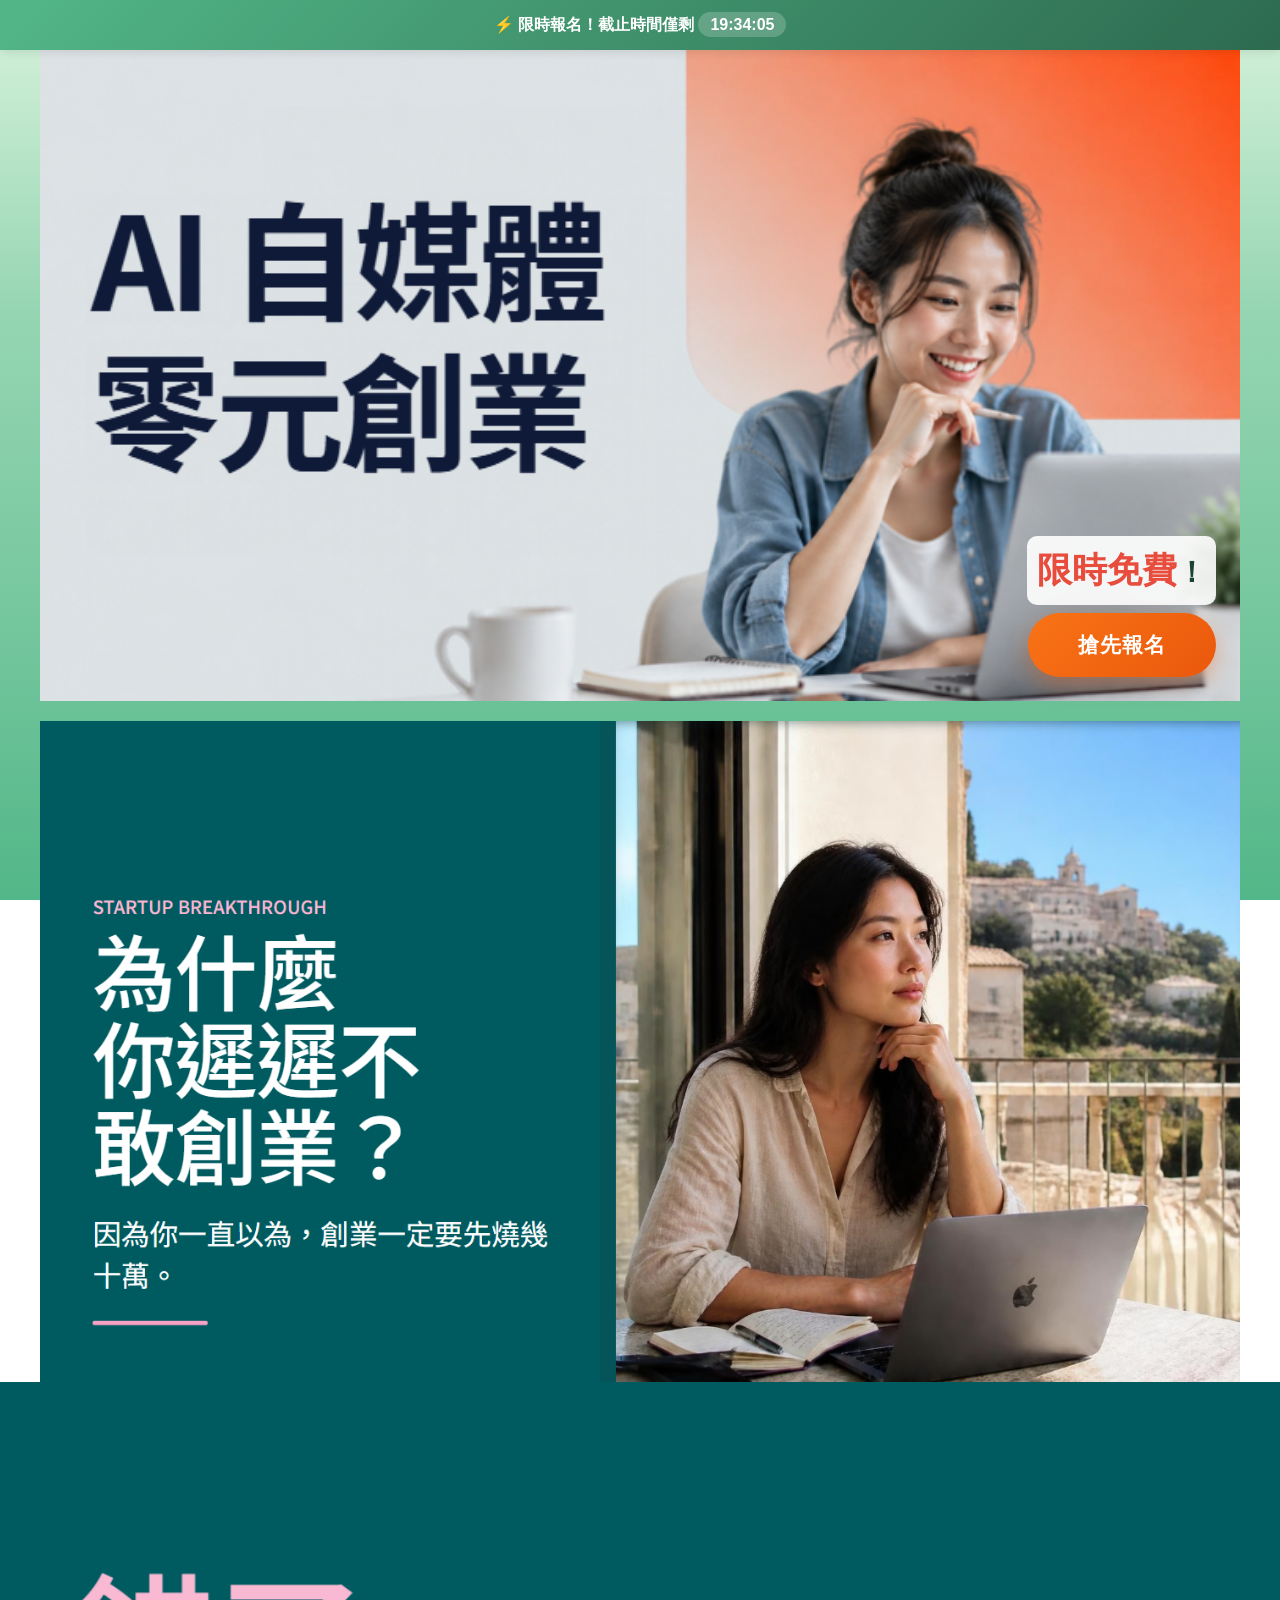
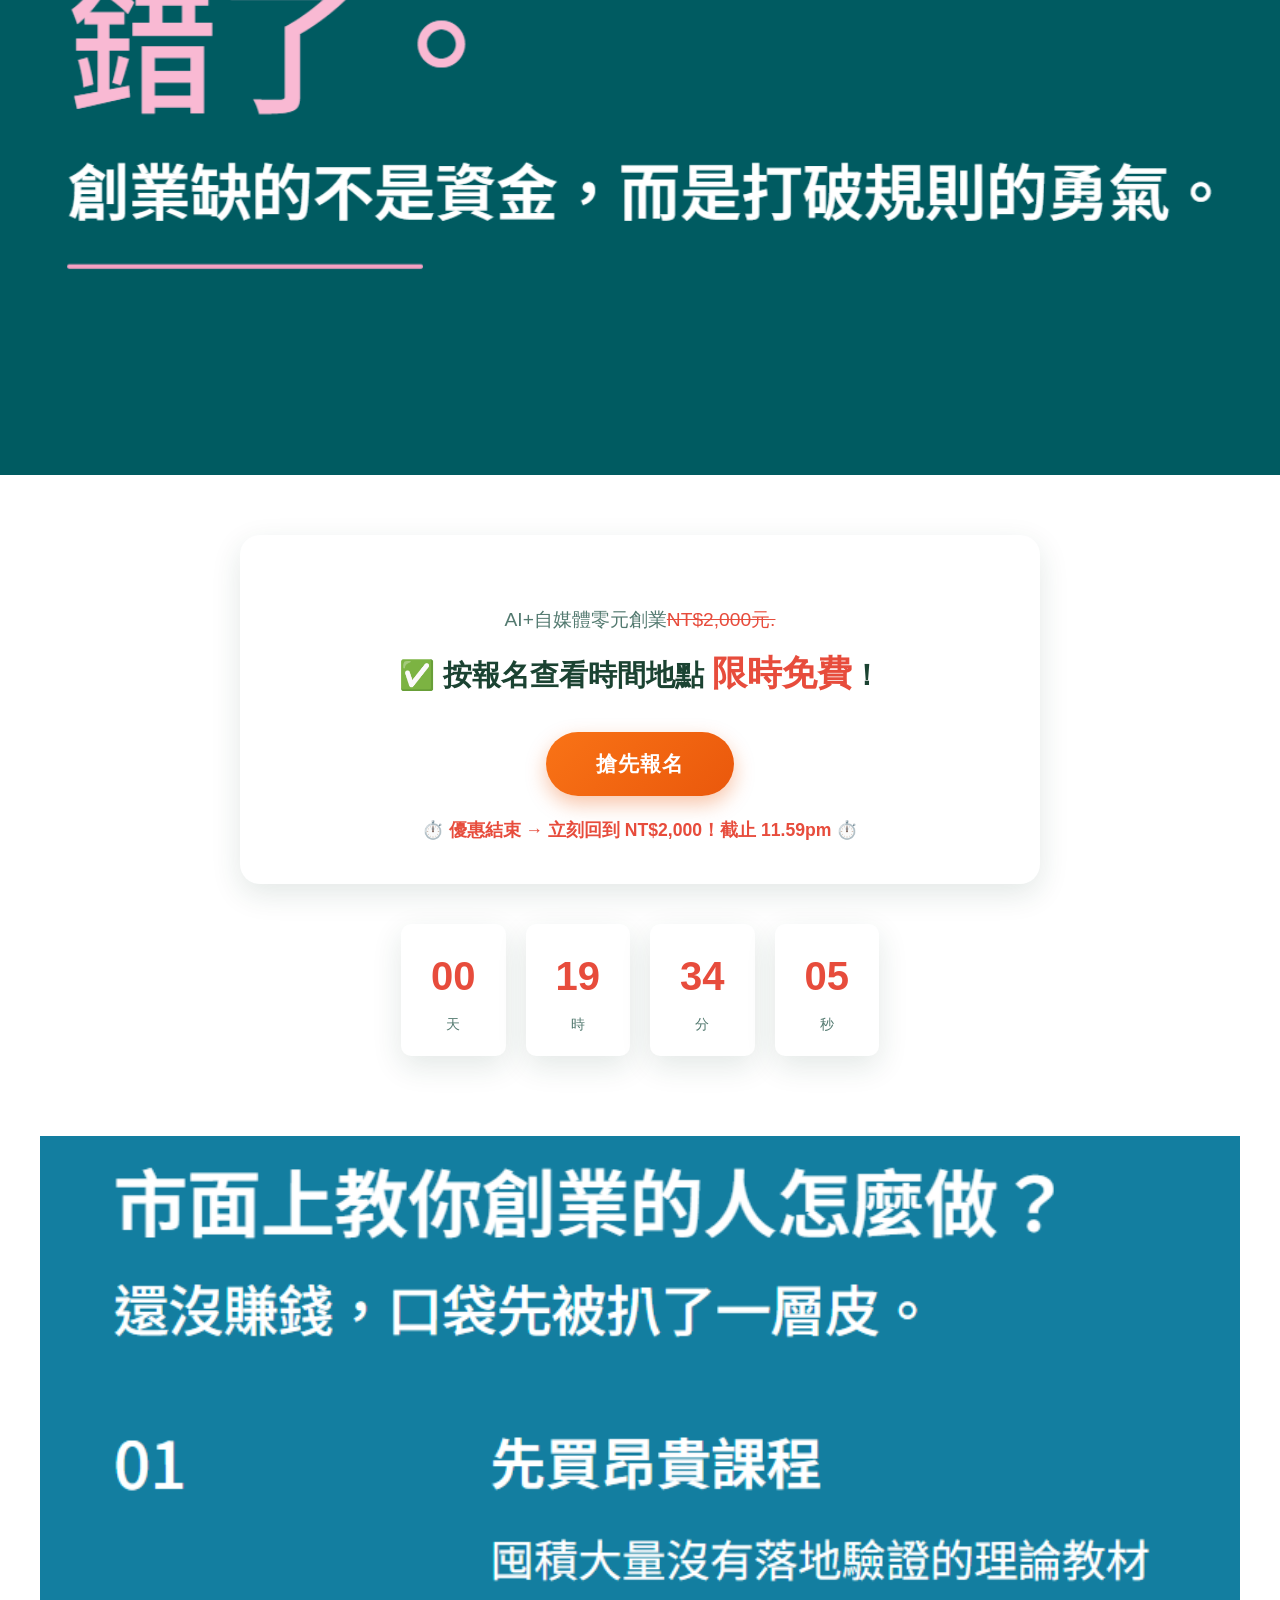
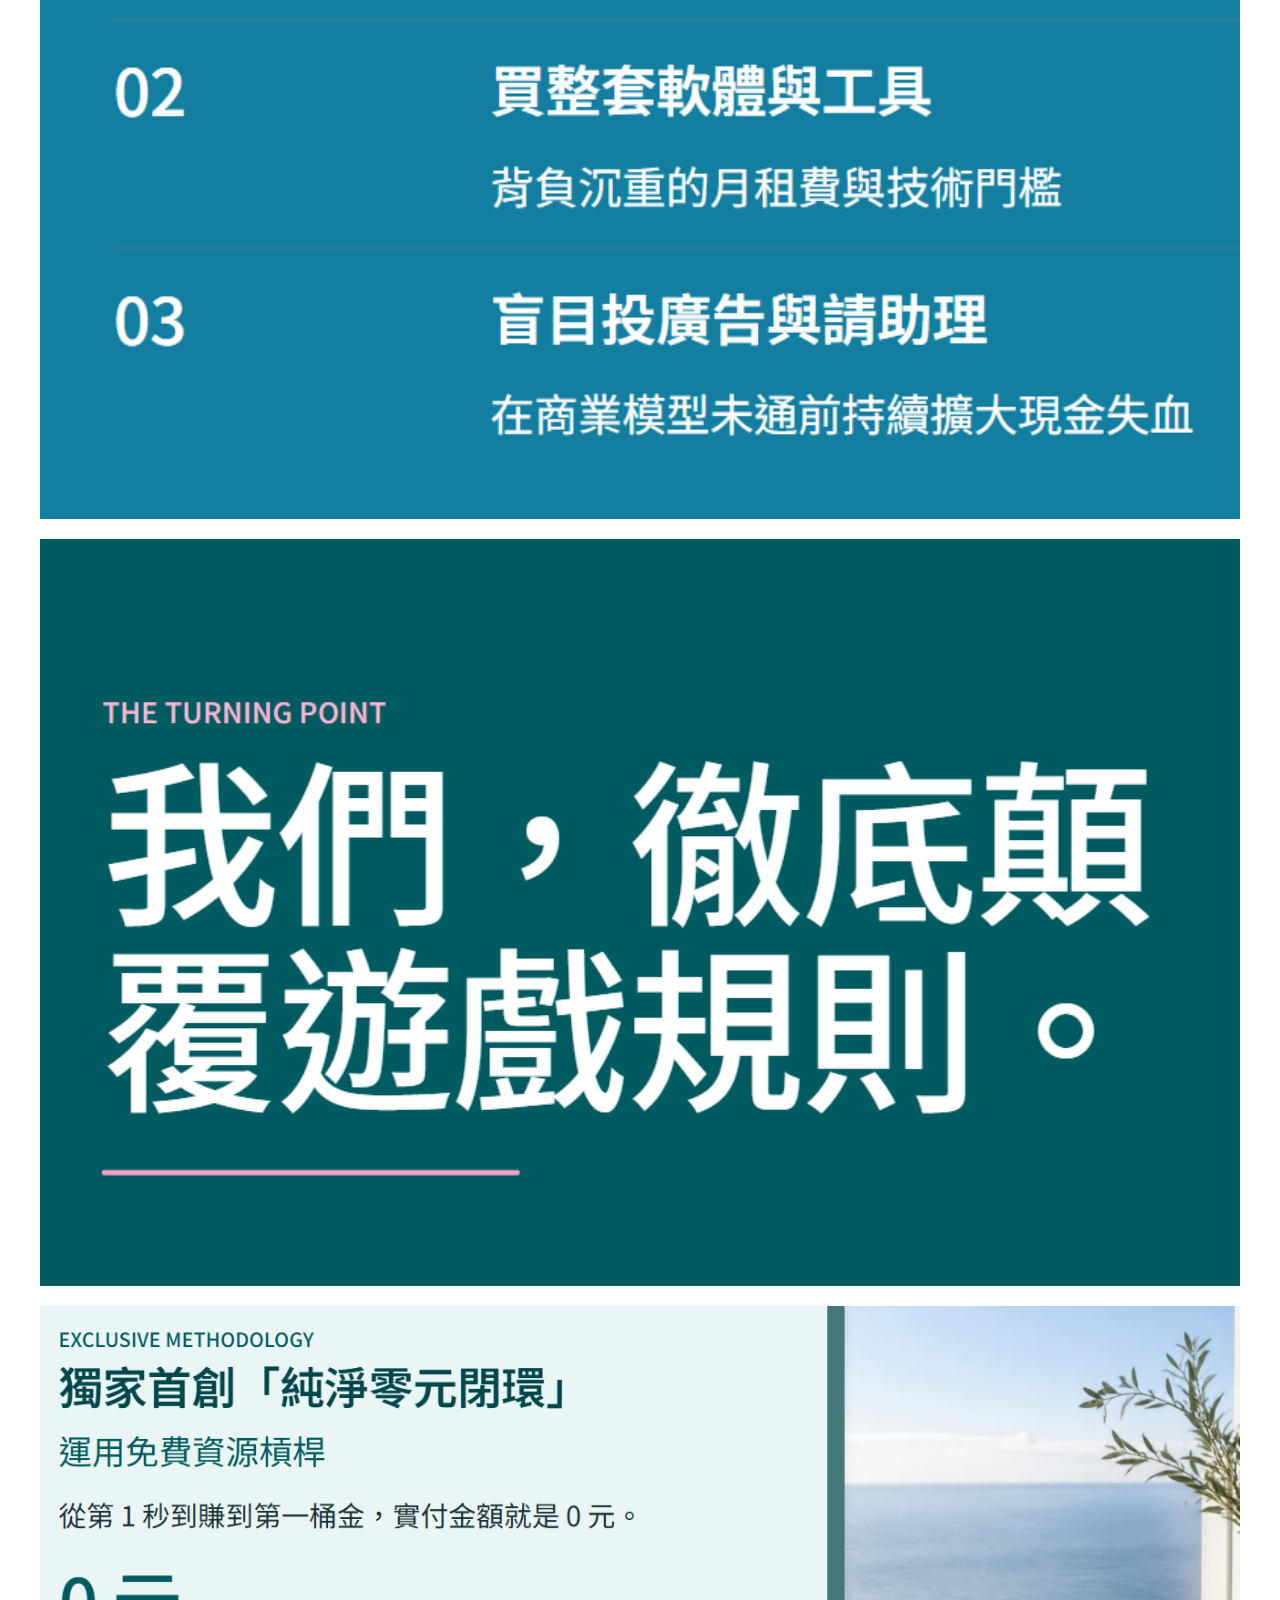
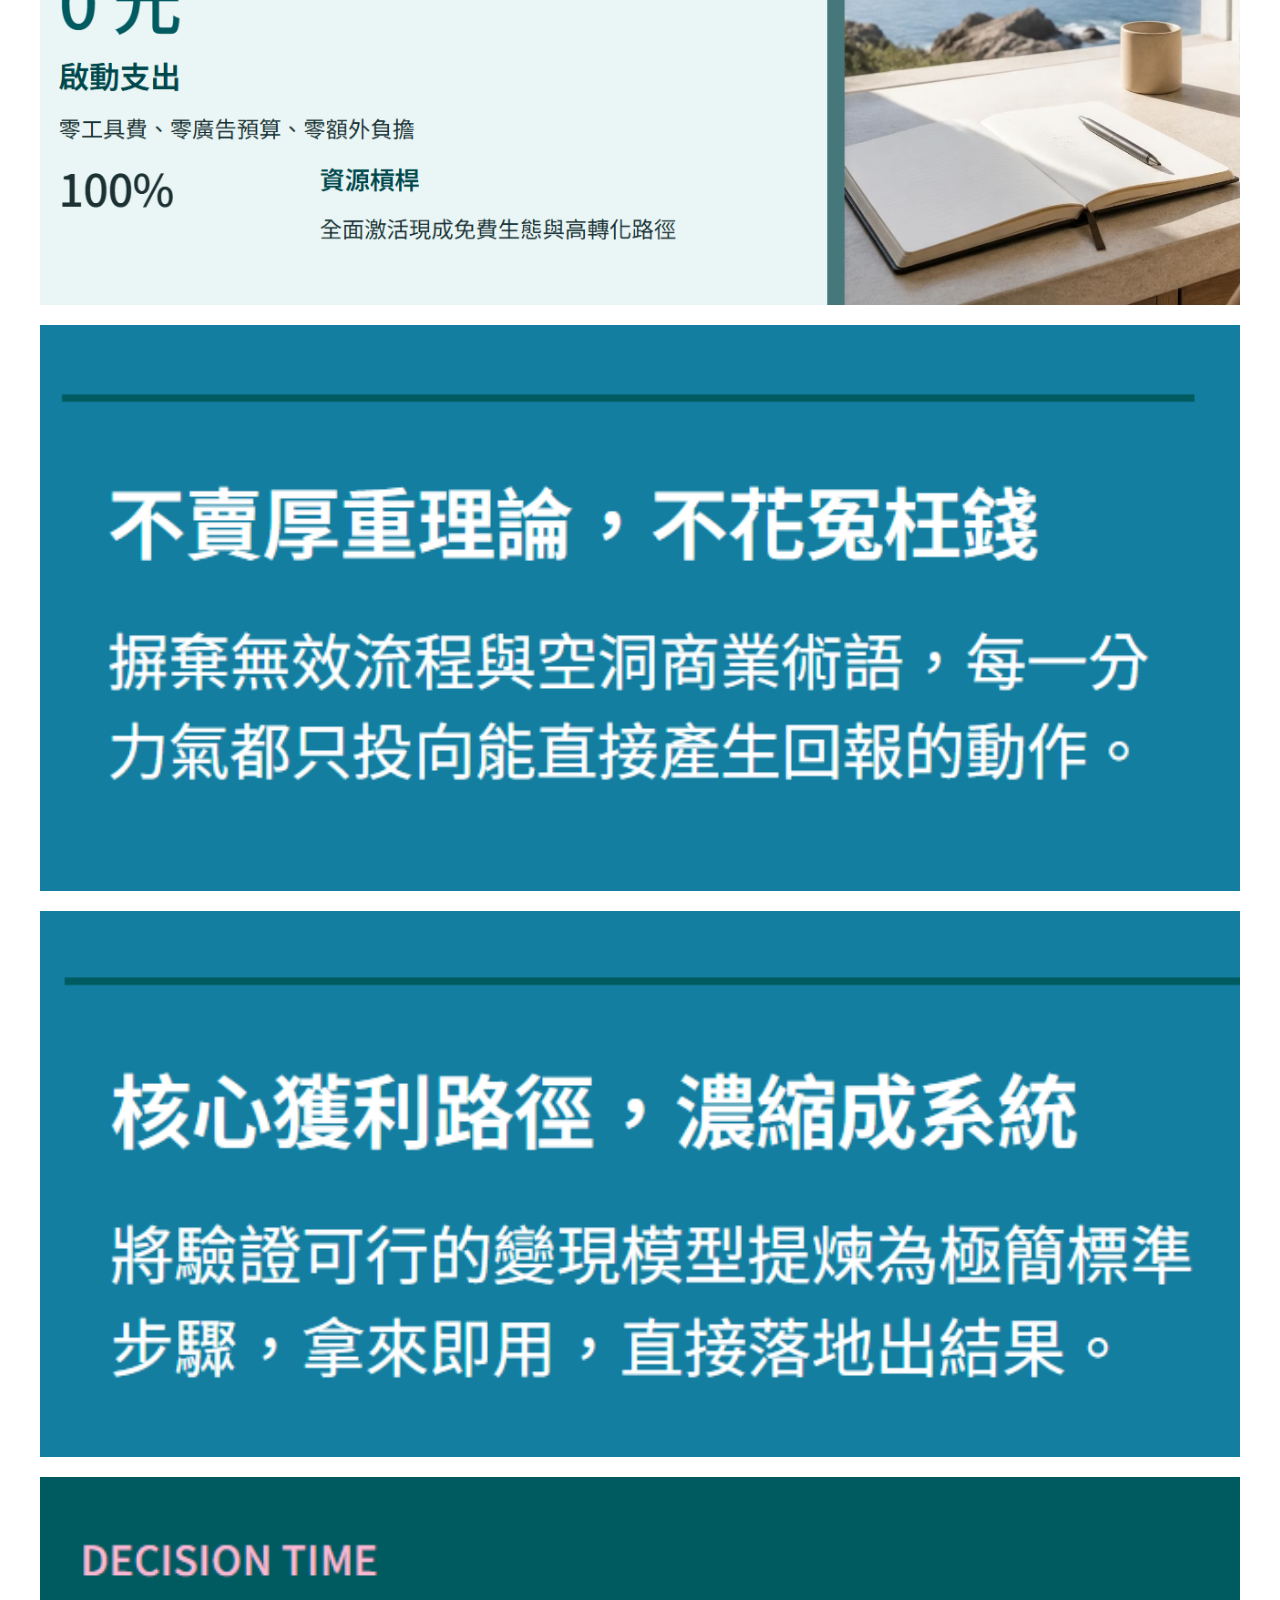
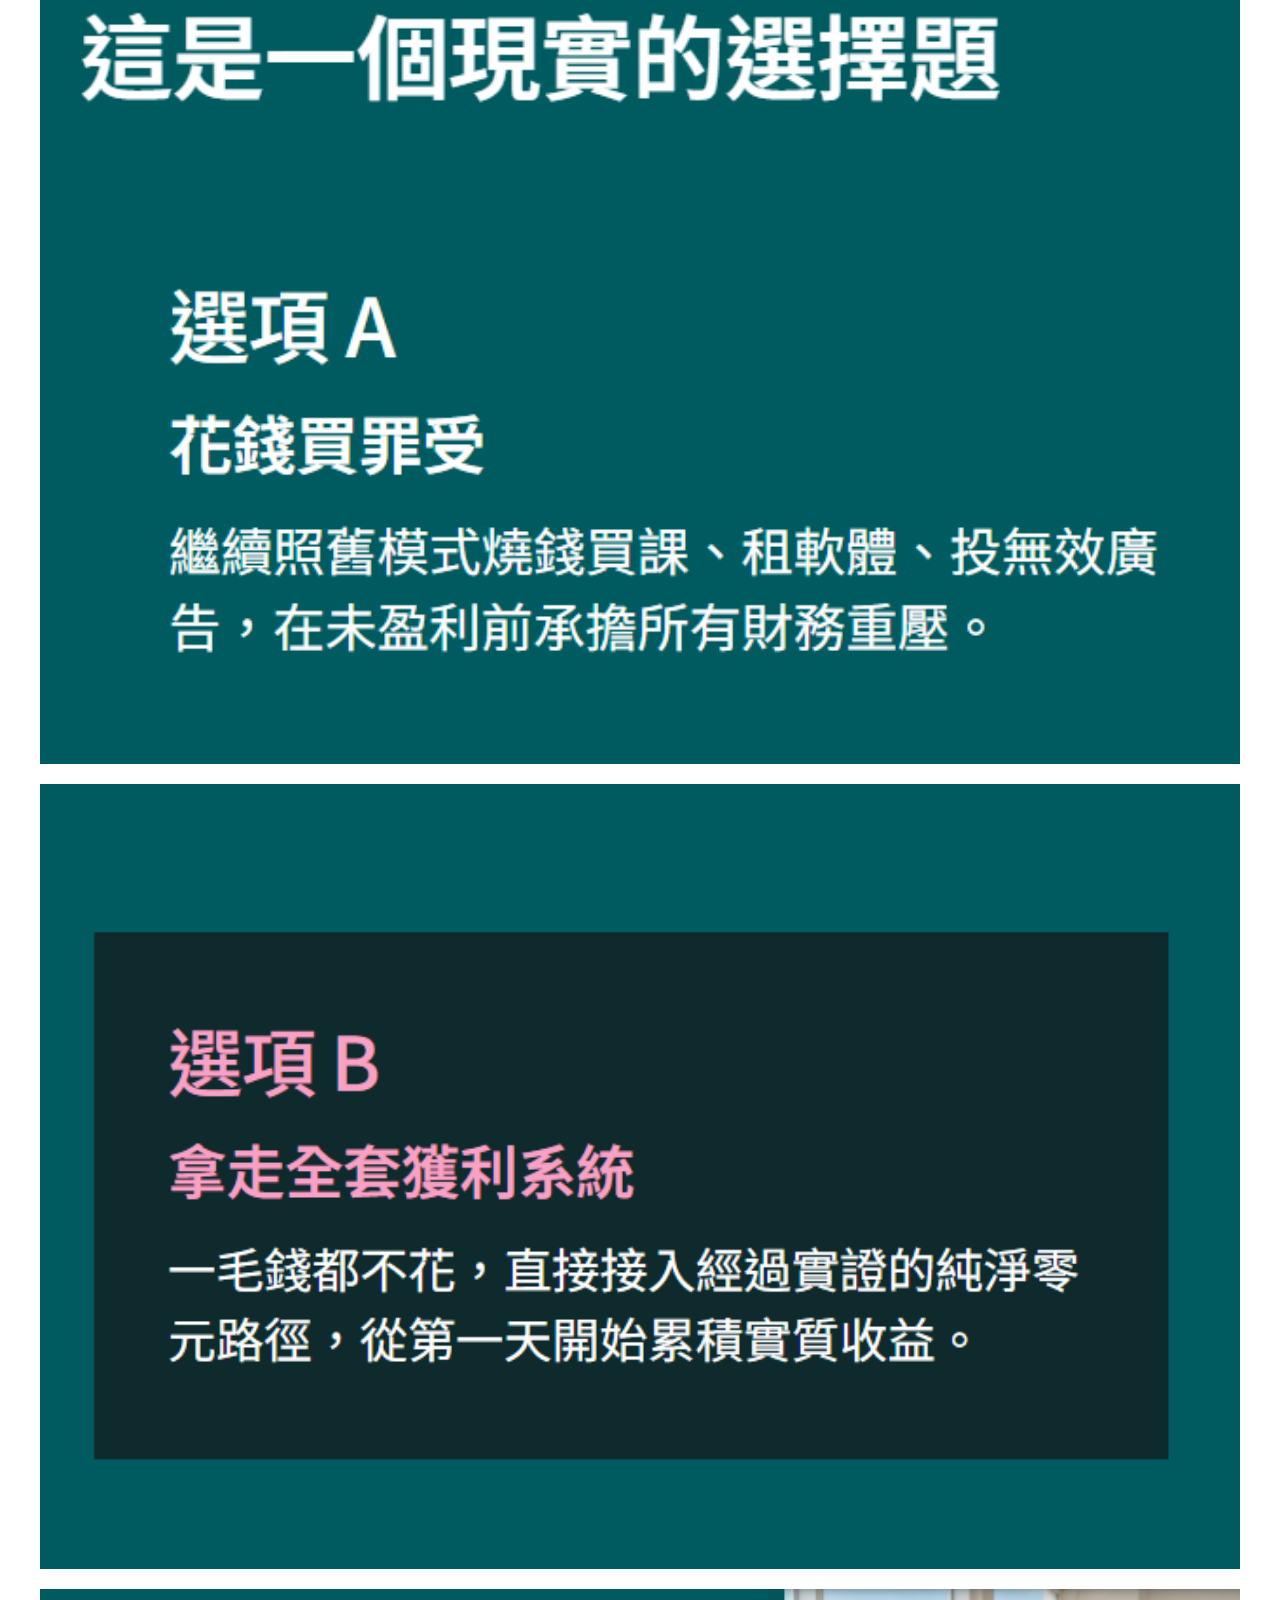
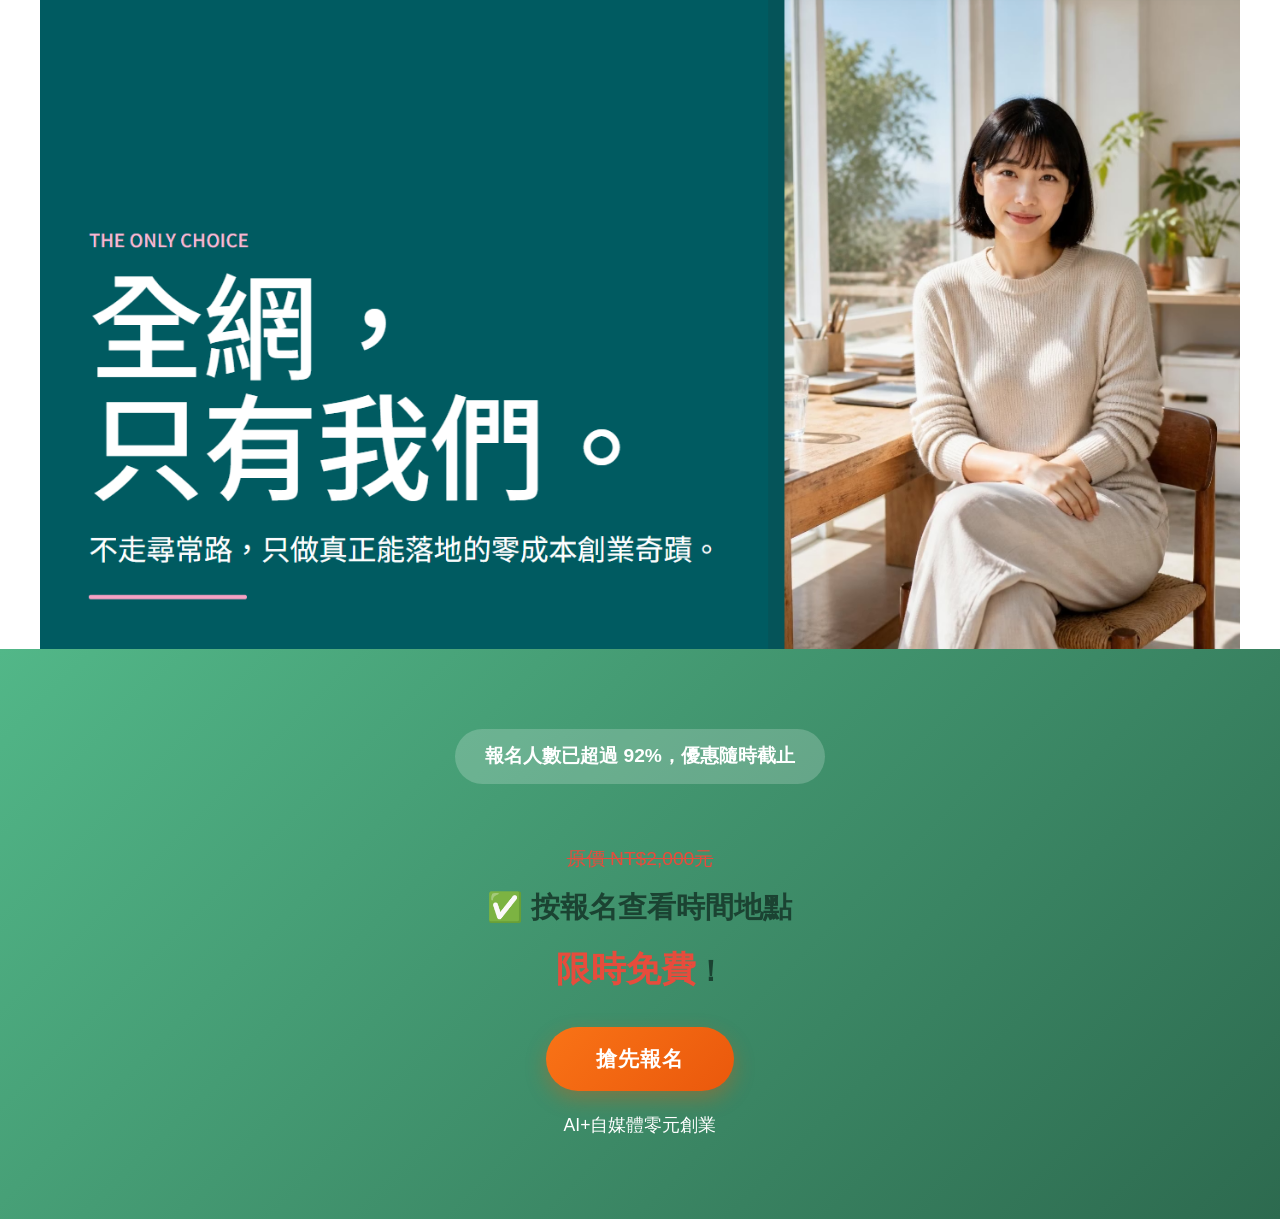
==== commit 338620d0: "Fix region loading from Sheets, branding emails, and Netlify pack. - Auto-detect 4 vs 9 column regio" ====
--- a/index.html
+++ b/index.html
@@ -268,7 +268,9 @@
     <img src="data/top7.png" alt="AI+自媒體零元創業" class="video-below-image" loading="lazy" width="1200" height="630">
     <img src="data/top8.png" alt="AI+自媒體零元創業" class="video-below-image" loading="lazy" width="1200" height="630">
     <img src="data/top9.png" alt="AI+自媒體零元創業" class="video-below-image" loading="lazy" width="1200" height="630">
-    <img src="data/top10.png" alt="AI+自媒體零元創業" class="video-below-image" loading="lazy" width="1200" height="630">
+    <button type="button" class="clickable-banner open-register-on-click" aria-label="選項 B：拿走全套獲利系統，立即報名">
+        <img src="data/top10.png" alt="選項 B：拿走全套獲利系統" class="video-below-image clickable-banner-img" loading="lazy" width="1200" height="630">
+    </button>
     <img src="data/top11.png" alt="AI+自媒體零元創業" class="video-below-image" loading="lazy" width="1200" height="630">
 
     <!-- 系统演示案例 
@@ -393,7 +395,7 @@
             <span class="close-modal">&times;</span>
             <div class="modal-header">
                 <h2 data-i18n="modal-title">🎉 立即獲取優惠</h2>
-                <p class="modal-subtitle" data-i18n="modal-subtitle">填寫資料，開始您的AI自媒體創業之旅</p>
+                <p class="modal-subtitle" data-i18n="modal-subtitle">填寫資料，開始您的 AI自媒體零元創業 之旅</p>
             </div>
             
             <div class="order-form-wrapper">
@@ -542,7 +544,7 @@
     </div>
 
     <script src="translations.js?v=2024112202" defer></script>
-    <script src="script.js?v=20261118" defer></script>
+    <script src="script.js?v=20261118b" defer></script>
 </body>
 </html>
 
--- a/styles.css
+++ b/styles.css
@@ -543,6 +543,37 @@
     display: block;
     max-width: 1200px;
     margin: 20px auto 0;
+}
+
+/* 圖片熱區：點擊直接開報名表（選項 B 等） */
+.clickable-banner {
+    display: block;
+    width: 100%;
+    max-width: 1200px;
+    margin: 20px auto 0;
+    padding: 0;
+    border: none;
+    background: transparent;
+    cursor: pointer;
+    line-height: 0;
+    text-align: center;
+}
+
+.clickable-banner:focus-visible {
+    outline: 3px solid #f97316;
+    outline-offset: 4px;
+    border-radius: 8px;
+}
+
+.clickable-banner .clickable-banner-img {
+    margin: 0;
+    pointer-events: none;
+    transition: transform 0.2s ease, filter 0.2s ease;
+}
+
+.clickable-banner:hover .clickable-banner-img {
+    filter: brightness(1.03);
+    transform: scale(1.01);
 }
 
 .top5-cta {
--- a/styles.css
+++ b/styles.css
@@ -543,6 +543,37 @@
     display: block;
     max-width: 1200px;
     margin: 20px auto 0;
+}
+
+/* 圖片熱區：點擊直接開報名表（選項 B 等） */
+.clickable-banner {
+    display: block;
+    width: 100%;
+    max-width: 1200px;
+    margin: 20px auto 0;
+    padding: 0;
+    border: none;
+    background: transparent;
+    cursor: pointer;
+    line-height: 0;
+    text-align: center;
+}
+
+.clickable-banner:focus-visible {
+    outline: 3px solid #f97316;
+    outline-offset: 4px;
+    border-radius: 8px;
+}
+
+.clickable-banner .clickable-banner-img {
+    margin: 0;
+    pointer-events: none;
+    transition: transform 0.2s ease, filter 0.2s ease;
+}
+
+.clickable-banner:hover .clickable-banner-img {
+    filter: brightness(1.03);
+    transform: scale(1.01);
 }
 
 .top5-cta {
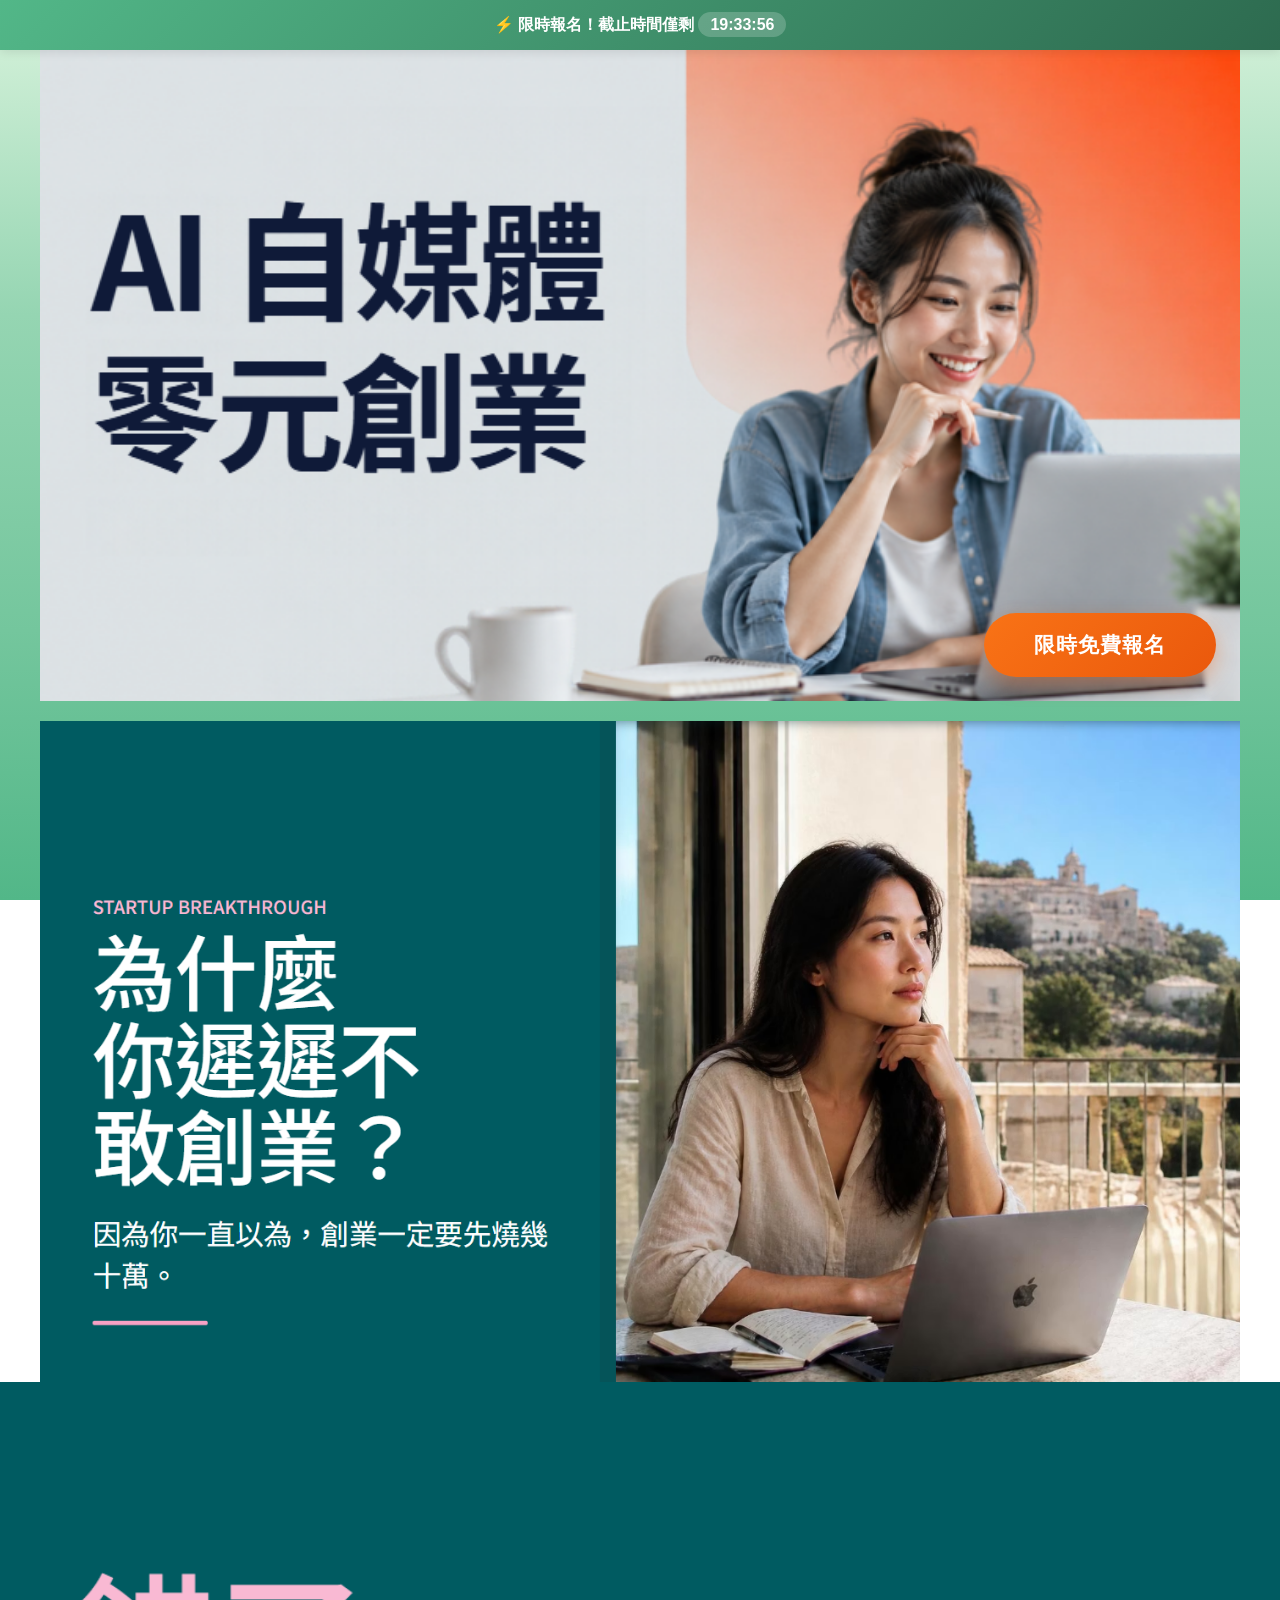
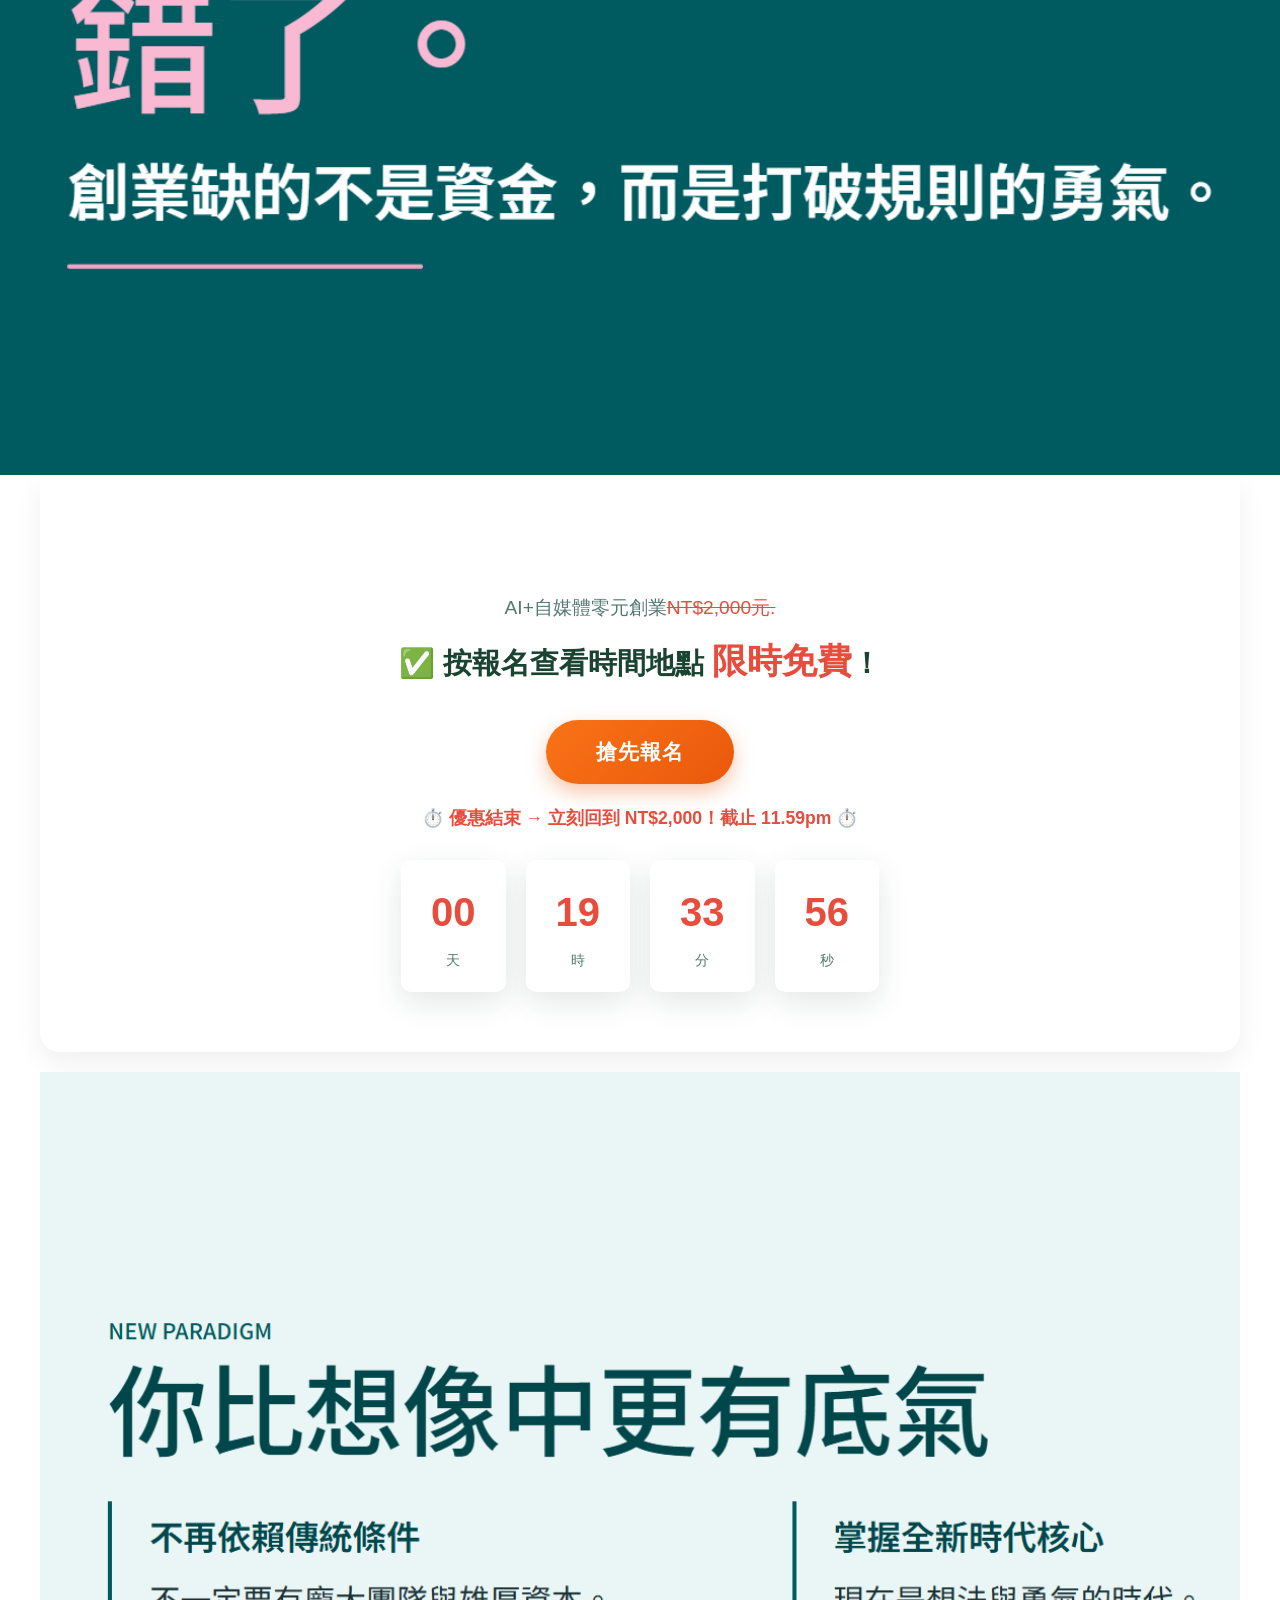
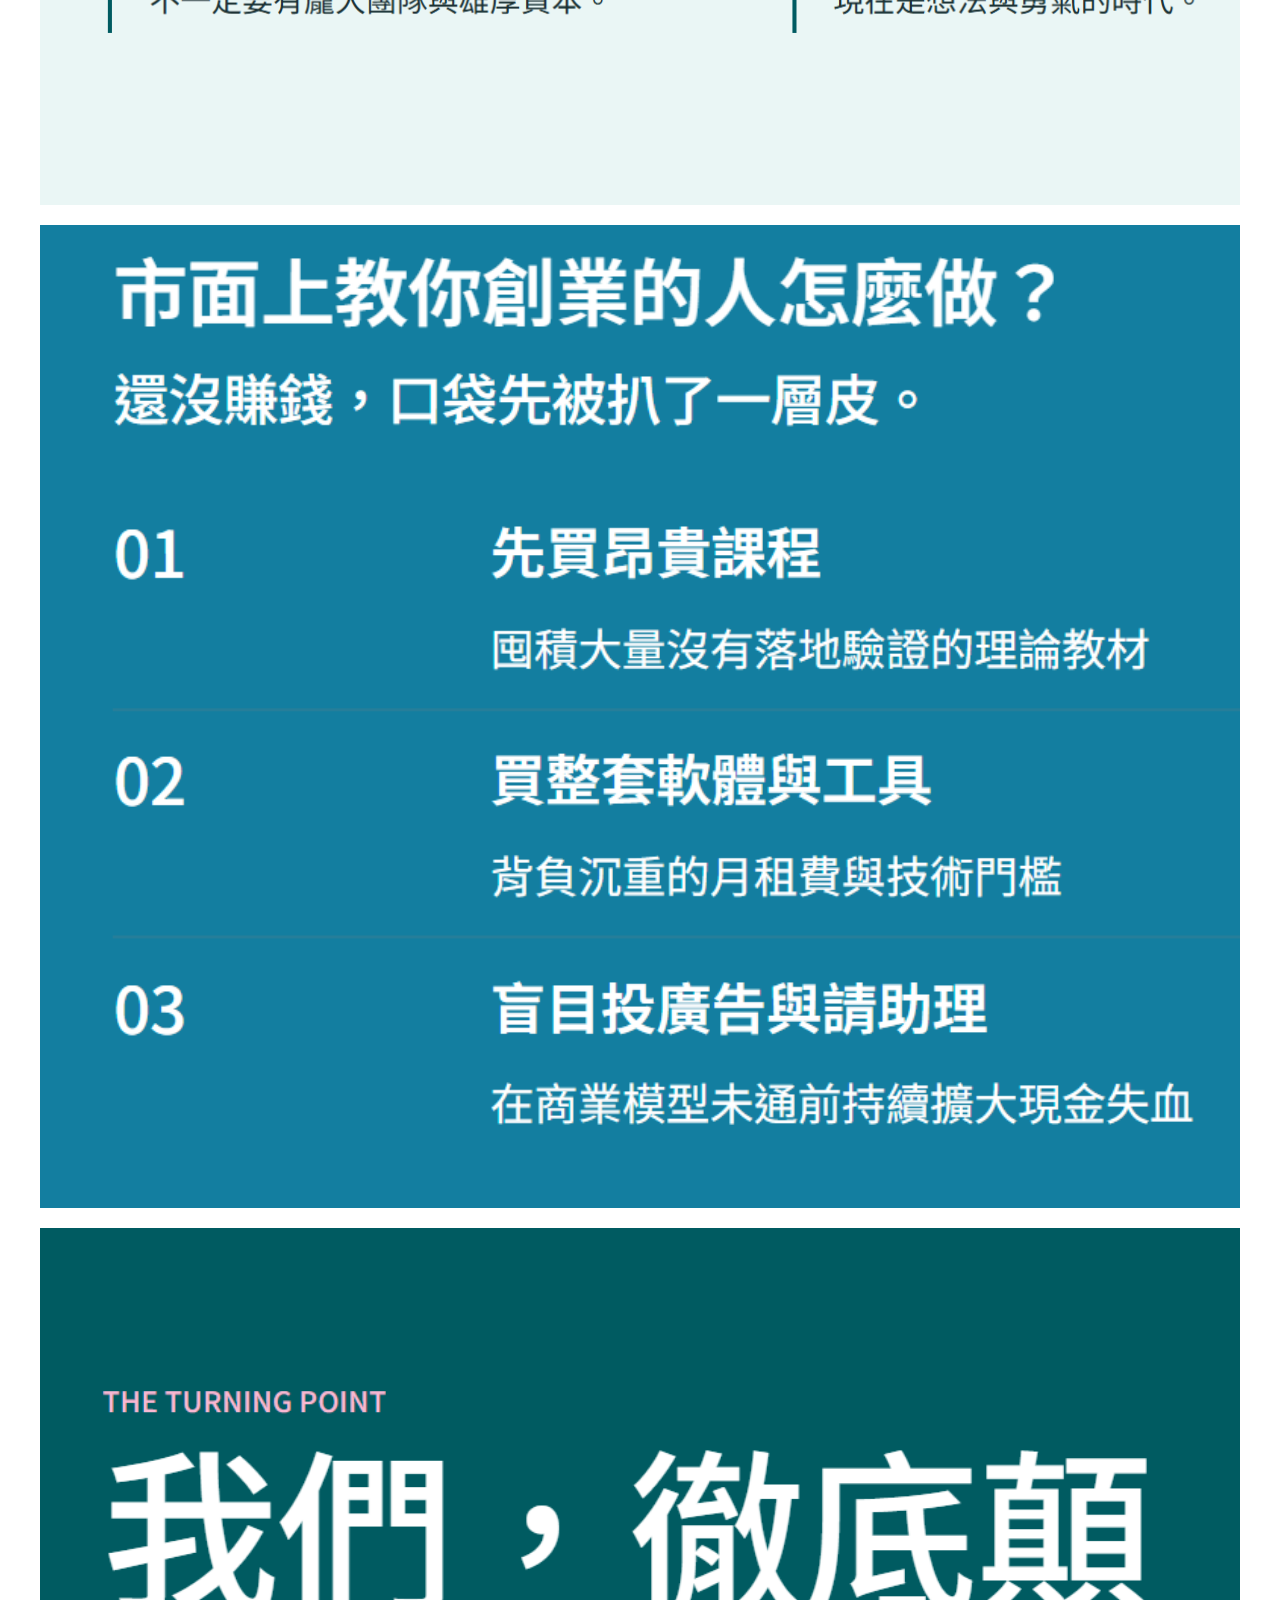
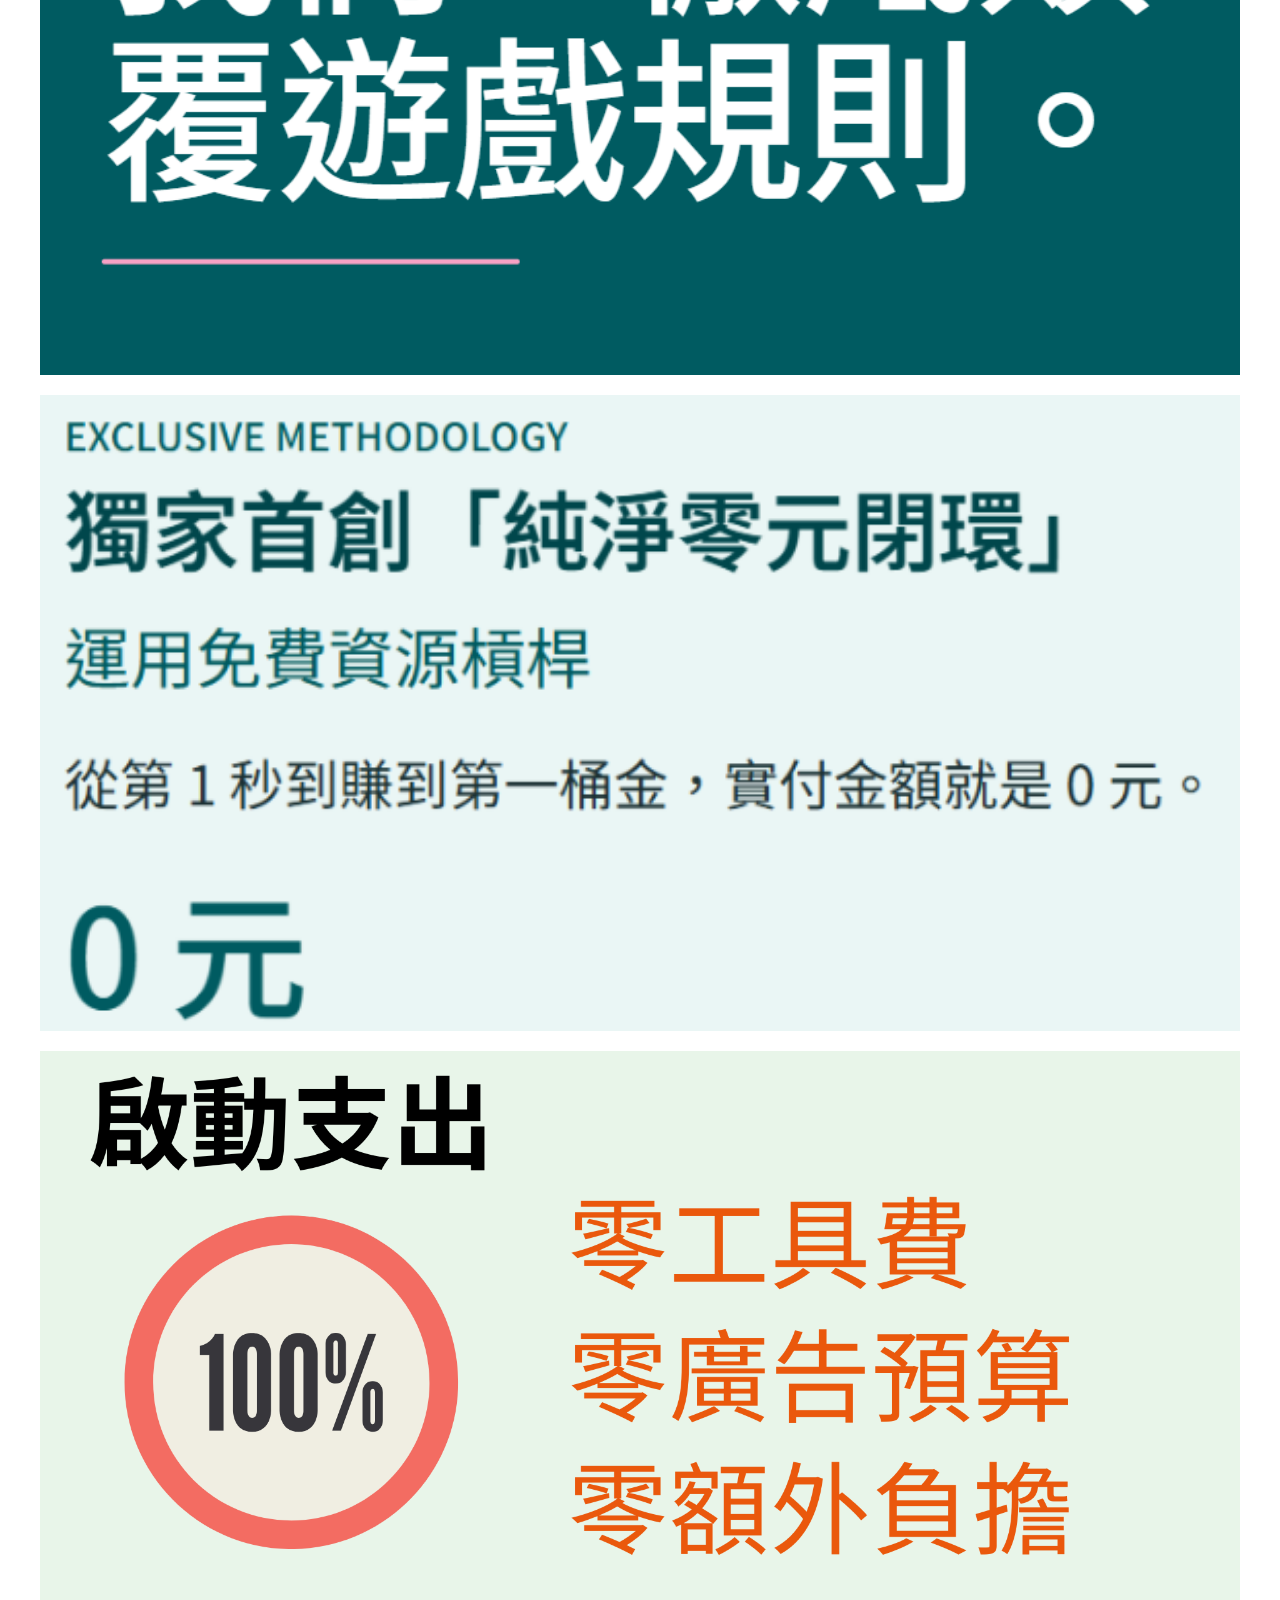
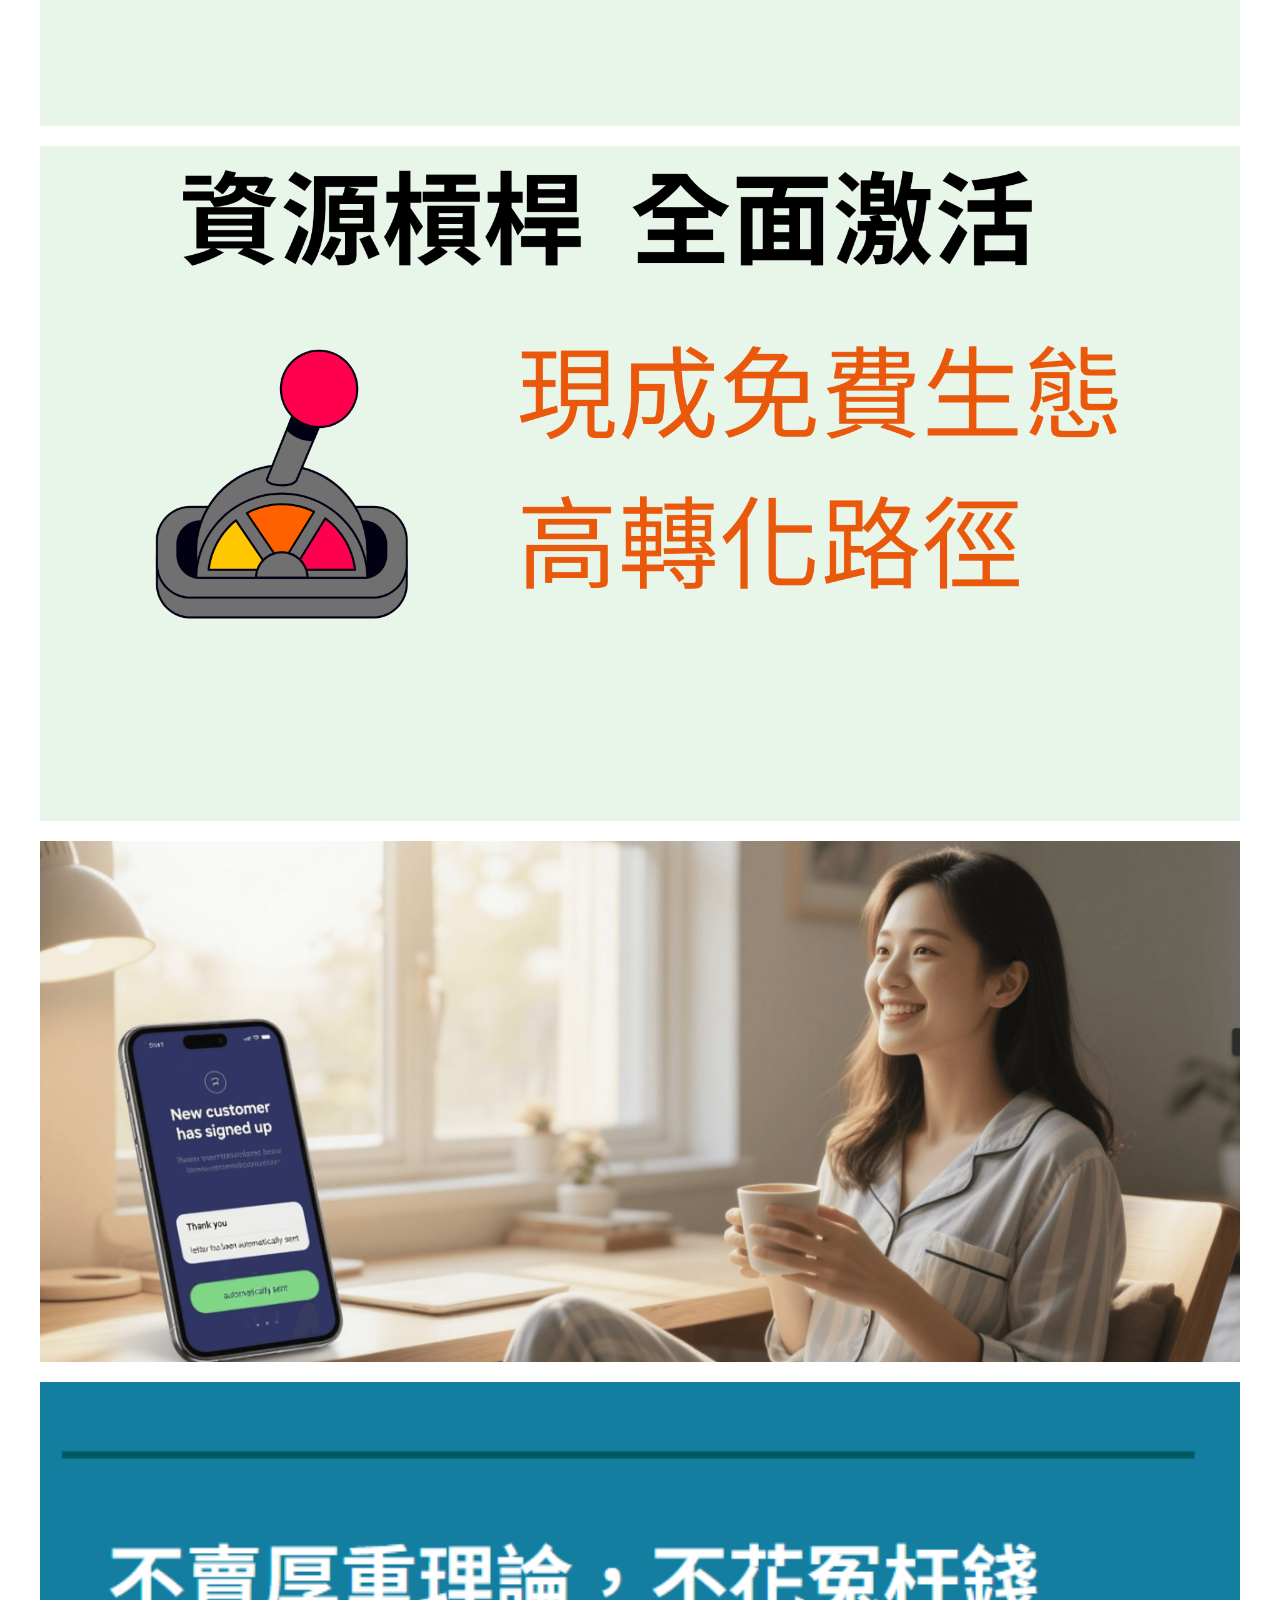
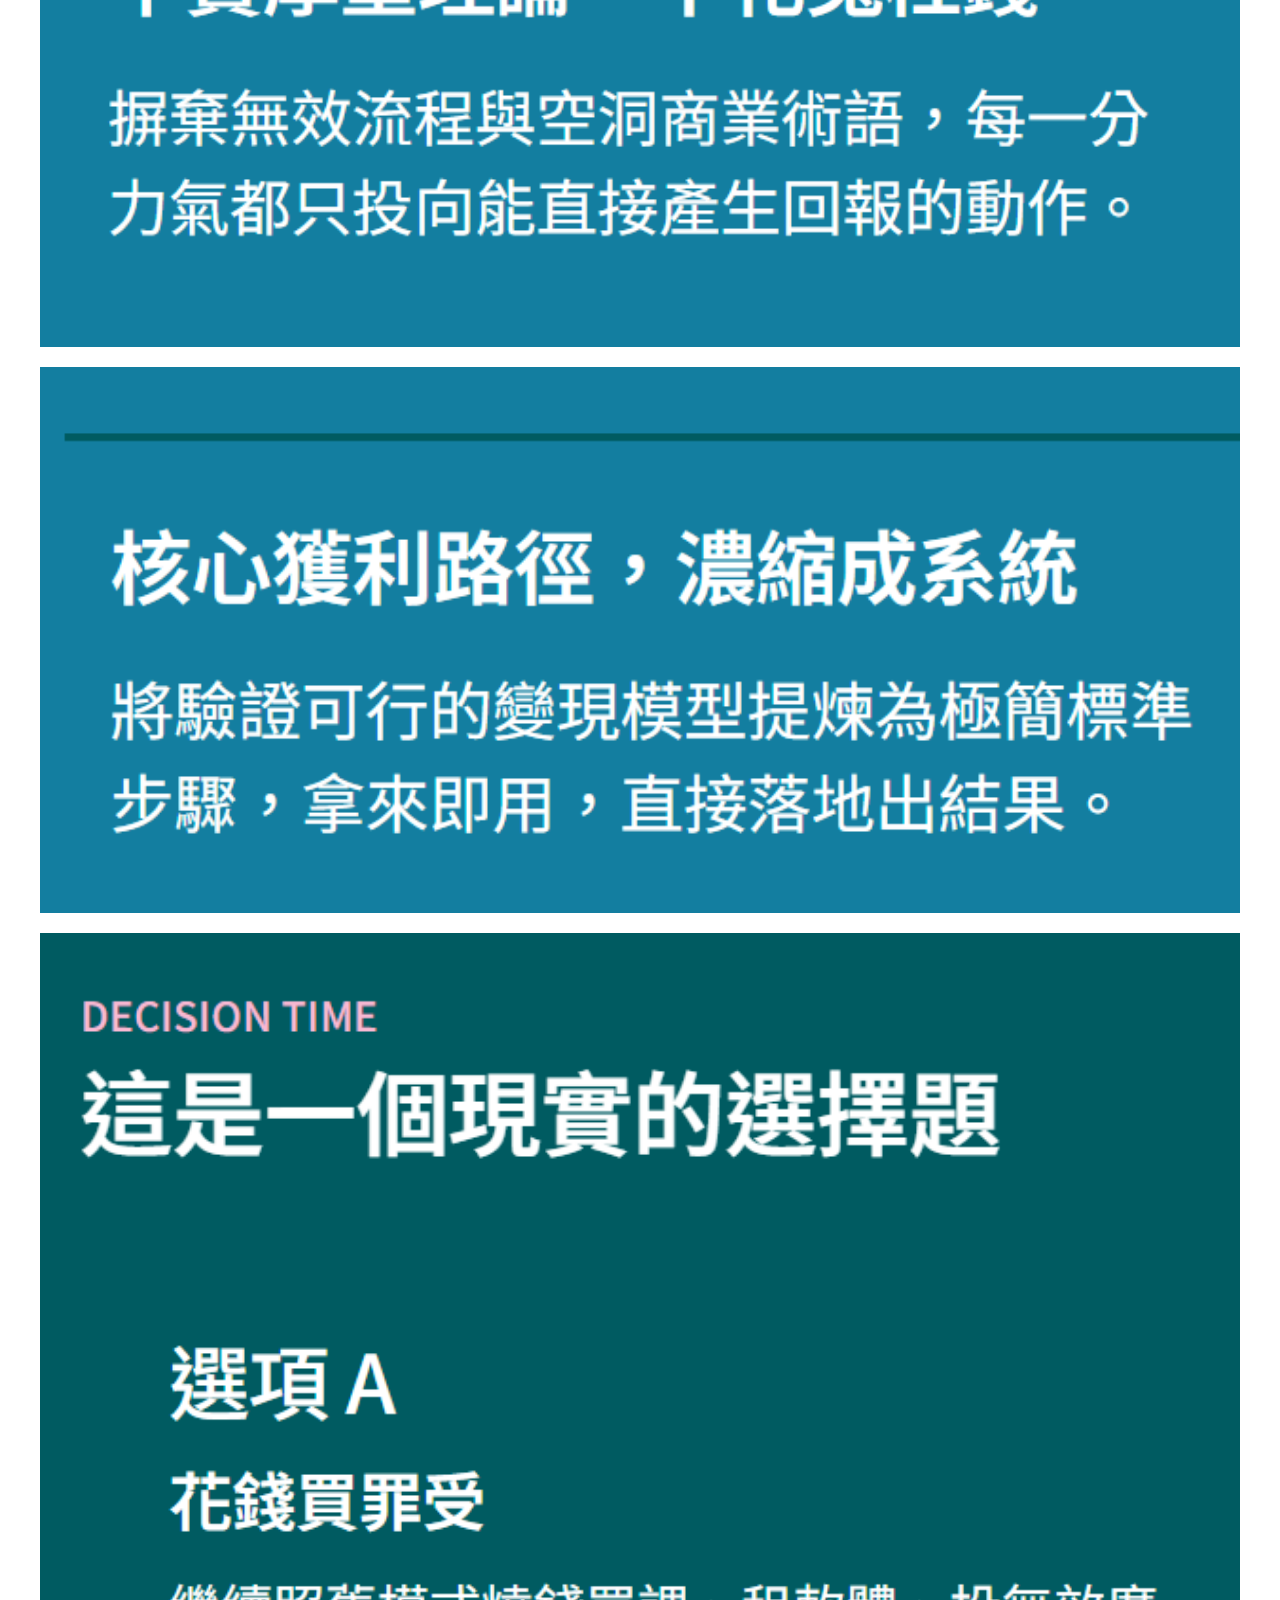
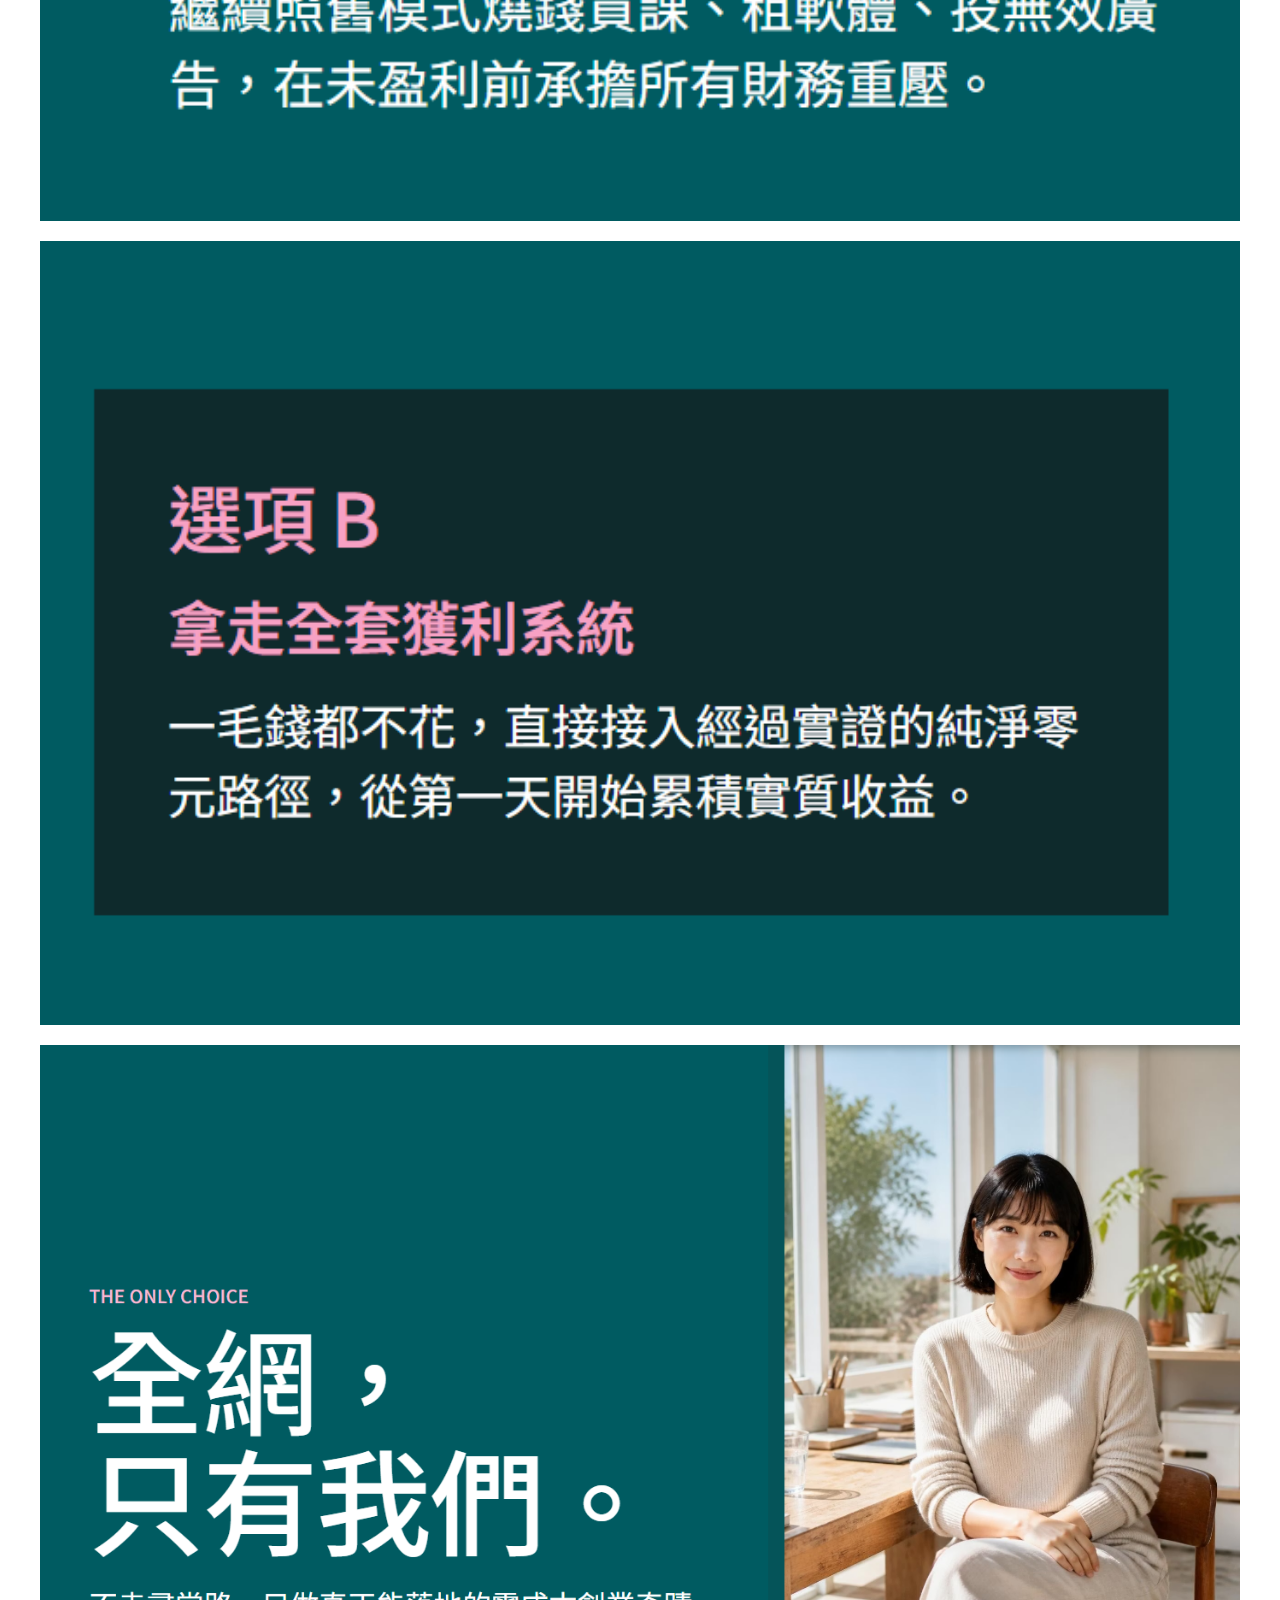
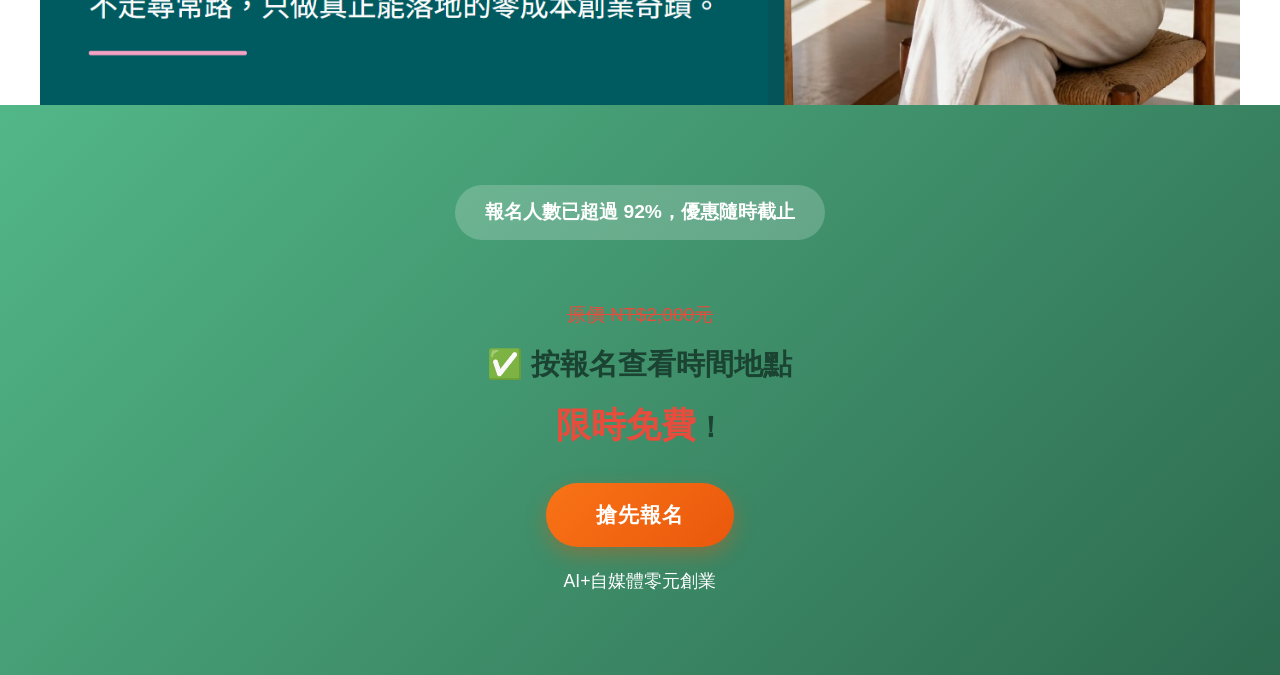
==== commit 3e486670: "Add LINE cache bust, top12-14 assets, and hero layout fixes. - line.html gateway, _redirects shortcu" ====
--- a/index.html
+++ b/index.html
@@ -3,15 +3,30 @@
 <head>
     <meta charset="UTF-8">
     <meta name="viewport" content="width=device-width, initial-scale=1.0">
+    <meta http-equiv="Cache-Control" content="no-cache, no-store, must-revalidate">
+    <meta http-equiv="Pragma" content="no-cache">
+    <meta http-equiv="Expires" content="0">
     <title>AI+自媒體零元創業</title>
+    <!-- 每次部署請更新 SITE_VERSION（與下方 CSS/JS、圖片 ?v= 一致） -->
+    <script>
+    (function () {
+        var SITE_VERSION = '20261119';
+        try {
+            var url = new URL(window.location.href);
+            if (url.searchParams.get('v') === SITE_VERSION) return;
+            url.searchParams.set('v', SITE_VERSION);
+            window.location.replace(url.toString());
+        } catch (e) { /* LINE 私密模式等 */ }
+    })();
+    </script>
     
     <!-- Open Graph / 社交媒體分享預覽 - LINE專用優化 -->
     <meta property="og:type" content="website">
     <meta property="og:title" content="AI+自媒體零元創業">
     <meta property="og:description" content="限時優惠！AI+自媒體零元創業，前100名無需付費，原價NT$2000元，現在報名免費！">
-    <meta property="og:url" content="https://lambent-pothos-ddb830.netlify.app/">
-    <meta property="og:image" content="https://lambent-pothos-ddb830.netlify.app/data/top.png?v=20260818">
-    <meta property="og:image:secure_url" content="https://lambent-pothos-ddb830.netlify.app/data/top.png?v=20260818">
+    <meta property="og:url" content="https://lambent-pothos-ddb830.netlify.app/line.html">
+    <meta property="og:image" content="https://lambent-pothos-ddb830.netlify.app/data/top.png?v=20261119">
+    <meta property="og:image:secure_url" content="https://lambent-pothos-ddb830.netlify.app/data/top.png?v=20261119">
     <meta property="og:image:type" content="image/png">
     <meta property="og:image:width" content="1200">
     <meta property="og:image:height" content="630">
@@ -21,13 +36,13 @@
     <meta name="line:card" content="summary_large_image">
     <meta name="line:title" content="AI+自媒體零元創業">
     <meta name="line:description" content="限時優惠！AI+自媒體零元創業，前100名無需付費，原價NT$2000元，現在報名免費！">
-    <meta name="line:image" content="https://lambent-pothos-ddb830.netlify.app/data/top.png?v=20260818">
+    <meta name="line:image" content="https://lambent-pothos-ddb830.netlify.app/data/top.png?v=20261119">
     
     <!-- Twitter Card -->
     <meta name="twitter:card" content="summary_large_image">
     <meta name="twitter:title" content="AI+自媒體零元創業">
     <meta name="twitter:description" content="限時優惠！AI+自媒體零元創業，前100名無需付費，原價NT$2000元，現在報名免費！">
-    <meta name="twitter:image" content="https://lambent-pothos-ddb830.netlify.app/data/top.png?v=20260818">
+    <meta name="twitter:image" content="https://lambent-pothos-ddb830.netlify.app/data/top.png?v=20261119">
     
     <!-- Canonical URL -->
     <link rel="canonical" href="https://lambent-pothos-ddb830.netlify.app/">
@@ -36,12 +51,12 @@
     <meta name="description" content="限時優惠！AI+自媒體零元創業，前100名無需付費，原價NT$2000元，現在報名免費！">
     <meta name="keywords" content="AI,自媒體,創業,賺錢,線上課程,限時優惠">
     
-    <link rel="stylesheet" href="styles.css?v=20261118">
+    <link rel="stylesheet" href="styles.css?v=20261119">
     
     <!-- 预加载关键资源 -->
-    <link rel="preload" href="styles.css?v=20261118" as="style">
-    <link rel="preload" href="translations.js" as="script">
-    <link rel="preload" href="script.js" as="script">
+    <link rel="preload" href="styles.css?v=20261119" as="style">
+    <link rel="preload" href="translations.js?v=20261119" as="script">
+    <link rel="preload" href="script.js?v=20261119" as="script">
     
     <!-- DNS 预解析 -->
     <link rel="dns-prefetch" href="https://script.google.com">
@@ -76,18 +91,17 @@
     <div class="hero-image-section">
         <div class="hero-image-wrapper">
             <div class="hero-image-frame">
-                <img src="data/top.png" alt="AI+自媒體零元創業" class="hero-top-image" loading="eager" fetchpriority="high" decoding="async" width="1200" height="630">
+                <img id="hero-top-main" src="data/top.png?v=20261119" alt="AI+自媒體零元創業" class="hero-top-image" loading="eager" fetchpriority="high" decoding="async" width="1200" height="630">
                 <div class="hero-top-cta-group">
-                    <p class="current-price hero-top-price"><span class="highlight" data-i18n="highlight">限時免費</span>！</p>
-                    <button class="cta-button pulse hero-top-cta" data-i18n="cta-button">搶先報名</button>
+                    <button type="button" class="cta-button pulse hero-top-cta" data-i18n="hero-top-cta">限時免費報名</button>
                 </div>
             </div>
         </div>
     </div>
-    <img src="data/top1.png" alt="AI+自媒體零元創業" class="video-below-image" loading="eager" decoding="async" width="1200" height="630">
-    <div class="hero-image-section">
+    <img src="data/top1.png?v=20261119" alt="AI+自媒體零元創業" class="video-below-image" loading="eager" decoding="async" width="1200" height="630">
+    <div class="hero-image-section hero-strip-connected">
         <div class="hero-image-wrapper">
-            <img src="data/top2.png" alt="AI+自媒體零元創業" class="hero-top-image" loading="eager" decoding="async" width="1200" height="630">
+            <img src="data/top2.png?v=20261119" alt="AI+自媒體零元創業" class="hero-top-image" loading="eager" decoding="async" width="1200" height="630">
         </div>
     </div>
     <!-- 短影音重點內容 
@@ -121,9 +135,10 @@
             </div>
         </div>
     </section>
-
-    <!-- Hero Section -->
-    <section class="hero-section">
+    -->
+
+    <!-- Hero Section（接在 top2 下，與主圖同一白底帶） -->
+    <section class="hero-section hero-section--connected">
         <div class="container">
             <!--<div class="media-logos">
                 <p>Windows | macOS | Android | iOS / iPadOS| Virtual | AWS | IBM | Google | Microsoft | Apple | Amazon | Facebook | Twitter | Instagram | LinkedIn | YouTube | TikTok | </p>
@@ -166,6 +181,7 @@
             </div>
         </div>
     </section>
+    <img src="data/top3.png?v=20261119" alt="AI+自媒體零元創業" class="video-below-image video-below-image--after-hero" loading="eager" decoding="async" width="1200" height="630">
 
     <!-- 视频演示区 
     <section class="video-section">
@@ -262,16 +278,19 @@
         </div>
     </section>
 -->
-    <img src="data/top4.png" alt="AI+自媒體零元創業" class="video-below-image" loading="lazy" width="1200" height="630">
-    <img src="data/top5.png" alt="AI+自媒體零元創業" class="video-below-image" loading="lazy" width="1200" height="630">
-    <img src="data/top6.png" alt="AI+自媒體零元創業" class="video-below-image" loading="lazy" width="1200" height="630">
-    <img src="data/top7.png" alt="AI+自媒體零元創業" class="video-below-image" loading="lazy" width="1200" height="630">
-    <img src="data/top8.png" alt="AI+自媒體零元創業" class="video-below-image" loading="lazy" width="1200" height="630">
-    <img src="data/top9.png" alt="AI+自媒體零元創業" class="video-below-image" loading="lazy" width="1200" height="630">
+    <img src="data/top4.png?v=20261119" alt="AI+自媒體零元創業" class="video-below-image" loading="lazy" width="1200" height="630">
+    <img src="data/top5.png?v=20261119" alt="AI+自媒體零元創業" class="video-below-image" loading="lazy" width="1200" height="630">
+    <img src="data/top6.png?v=20261119" alt="AI+自媒體零元創業" class="video-below-image" loading="lazy" width="1200" height="630">
+    <img src="data/top7.png?v=20261119" alt="AI+自媒體零元創業" class="video-below-image" loading="lazy" width="1200" height="630">
+    <img src="data/top8.png?v=20261119" alt="AI+自媒體零元創業" class="video-below-image" loading="lazy" width="1200" height="630">
+    <img src="data/top9.png?v=20261119" alt="AI+自媒體零元創業" class="video-below-image" loading="lazy" width="1200" height="630">
+    <img src="data/top10.png?v=20261119" alt="AI+自媒體零元創業" class="video-below-image" loading="lazy" width="1200" height="630">
+    <img src="data/top11.png?v=20261119" alt="AI+自媒體零元創業" class="video-below-image" loading="lazy" width="1200" height="630">
+    <img src="data/top12.png?v=20261119" alt="AI+自媒體零元創業" class="video-below-image" loading="lazy" width="1200" height="630">
     <button type="button" class="clickable-banner open-register-on-click" aria-label="選項 B：拿走全套獲利系統，立即報名">
-        <img src="data/top10.png" alt="選項 B：拿走全套獲利系統" class="video-below-image clickable-banner-img" loading="lazy" width="1200" height="630">
+        <img src="data/top13.png?v=20261119" alt="選項 B：拿走全套獲利系統" class="video-below-image clickable-banner-img" loading="lazy" width="1200" height="630">
     </button>
-    <img src="data/top11.png" alt="AI+自媒體零元創業" class="video-below-image" loading="lazy" width="1200" height="630">
+    <img src="data/top14.png?v=20261119" alt="AI+自媒體零元創業" class="video-below-image" loading="lazy" width="1200" height="630">
 
     <!-- 系统演示案例 
     <section class="demo-cases">
@@ -543,8 +562,8 @@
         </div>
     </div>
 
-    <script src="translations.js?v=2024112202" defer></script>
-    <script src="script.js?v=20261118b" defer></script>
+    <script src="translations.js?v=20261119" defer></script>
+    <script src="script.js?v=20261119" defer></script>
 </body>
 </html>
 
--- a/styles.css
+++ b/styles.css
@@ -168,6 +168,50 @@
     background: var(--white);
     padding: 0;
     margin: 0;
+}
+
+/* top2 + Hero 報名區：同一白底帶，視覺連貫 */
+.hero-strip-connected {
+    background: var(--white);
+    padding-bottom: 0;
+    margin-top: 0;
+}
+
+.hero-strip-connected .hero-image-wrapper {
+    margin-bottom: 0;
+}
+
+.hero-strip-connected .hero-top-image {
+    margin-bottom: 0;
+}
+
+.hero-section--connected {
+    background: var(--white);
+    padding: 0 0 32px;
+    margin: 0 auto;
+    max-width: 1200px;
+    border-radius: 0 0 20px 20px;
+    box-shadow: 0 12px 28px rgba(0, 0, 0, 0.06);
+}
+
+.hero-section--connected .container {
+    padding: 0 20px;
+}
+
+.hero-section--connected .offer-box {
+    box-shadow: none;
+    border-radius: 0;
+    padding: 28px 24px 20px;
+    margin: 0;
+    max-width: none;
+}
+
+.hero-section--connected .countdown-timer {
+    margin-top: 8px;
+}
+
+.video-below-image--after-hero {
+    margin-top: 24px;
 }
 
 /* 短影音重點內容 */
--- a/styles.css
+++ b/styles.css
@@ -168,6 +168,50 @@
     background: var(--white);
     padding: 0;
     margin: 0;
+}
+
+/* top2 + Hero 報名區：同一白底帶，視覺連貫 */
+.hero-strip-connected {
+    background: var(--white);
+    padding-bottom: 0;
+    margin-top: 0;
+}
+
+.hero-strip-connected .hero-image-wrapper {
+    margin-bottom: 0;
+}
+
+.hero-strip-connected .hero-top-image {
+    margin-bottom: 0;
+}
+
+.hero-section--connected {
+    background: var(--white);
+    padding: 0 0 32px;
+    margin: 0 auto;
+    max-width: 1200px;
+    border-radius: 0 0 20px 20px;
+    box-shadow: 0 12px 28px rgba(0, 0, 0, 0.06);
+}
+
+.hero-section--connected .container {
+    padding: 0 20px;
+}
+
+.hero-section--connected .offer-box {
+    box-shadow: none;
+    border-radius: 0;
+    padding: 28px 24px 20px;
+    margin: 0;
+    max-width: none;
+}
+
+.hero-section--connected .countdown-timer {
+    margin-top: 8px;
+}
+
+.video-below-image--after-hero {
+    margin-top: 24px;
 }
 
 /* 短影音重點內容 */
